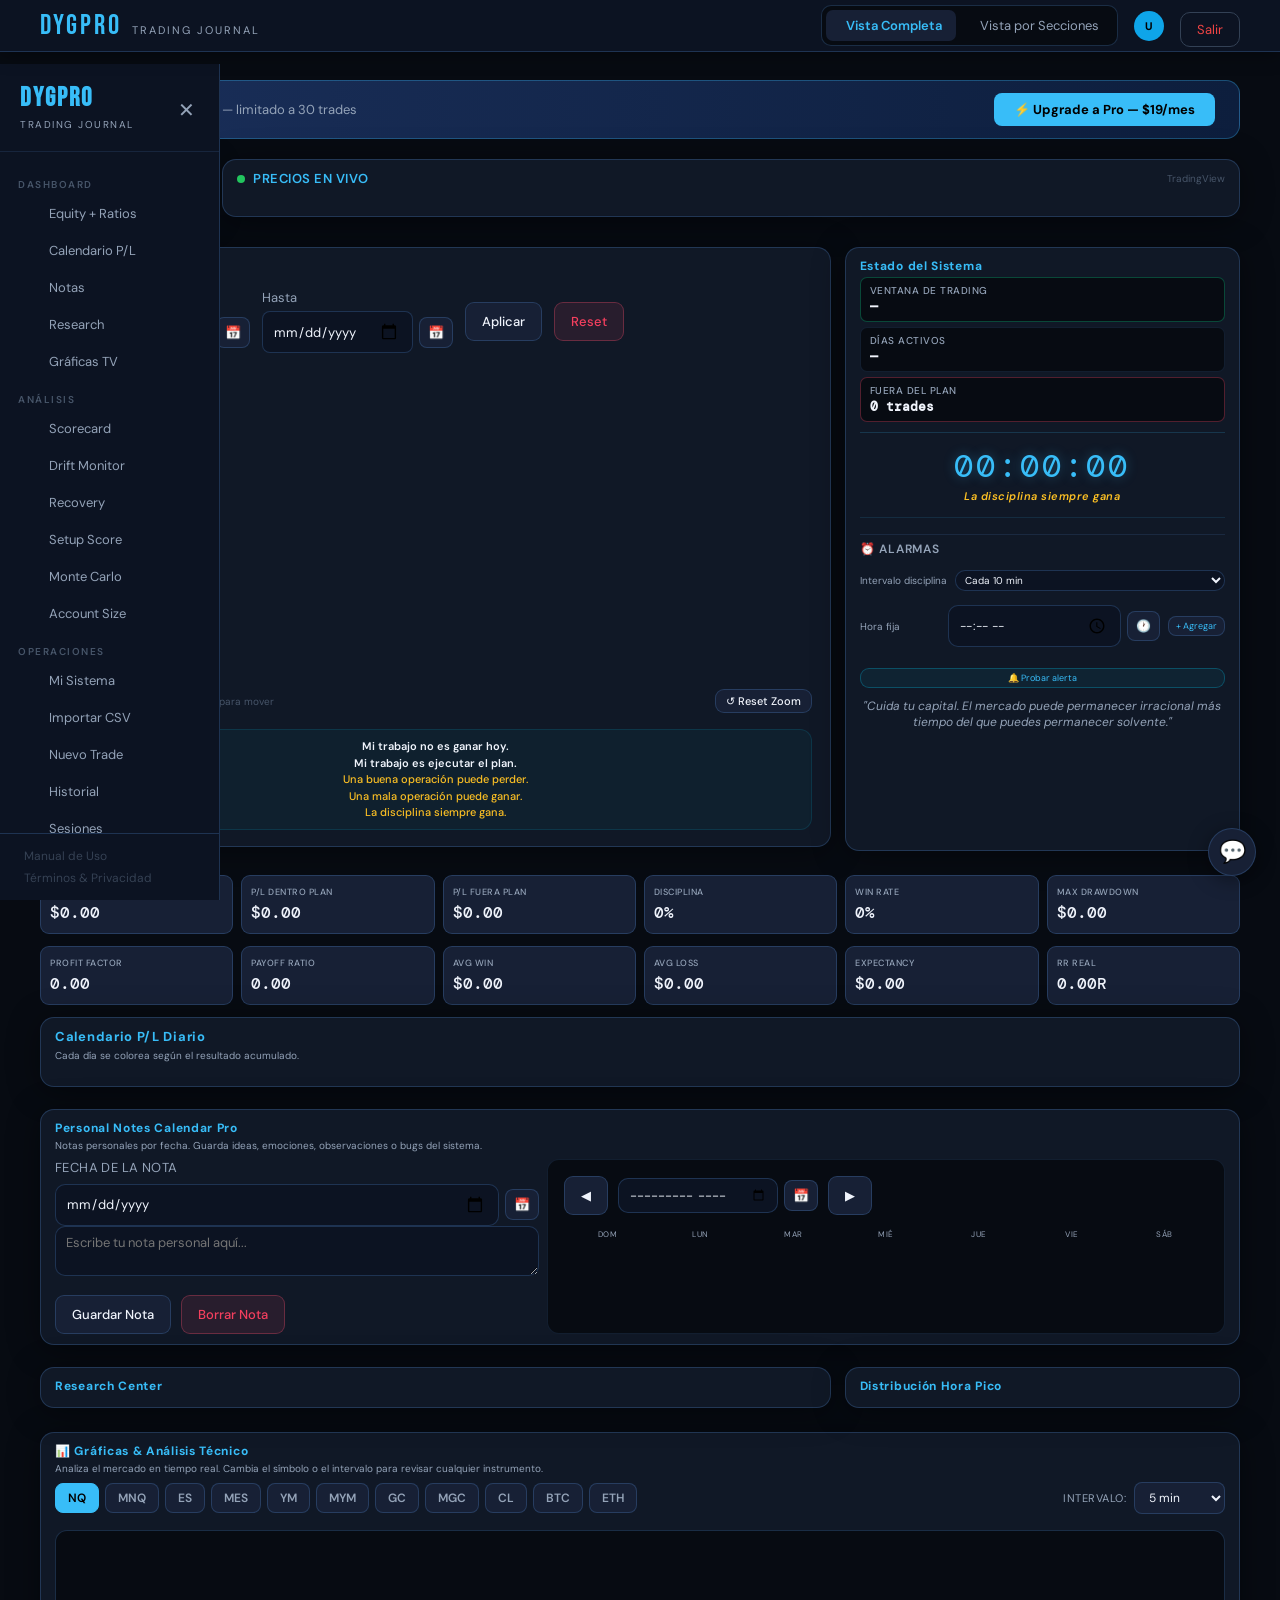
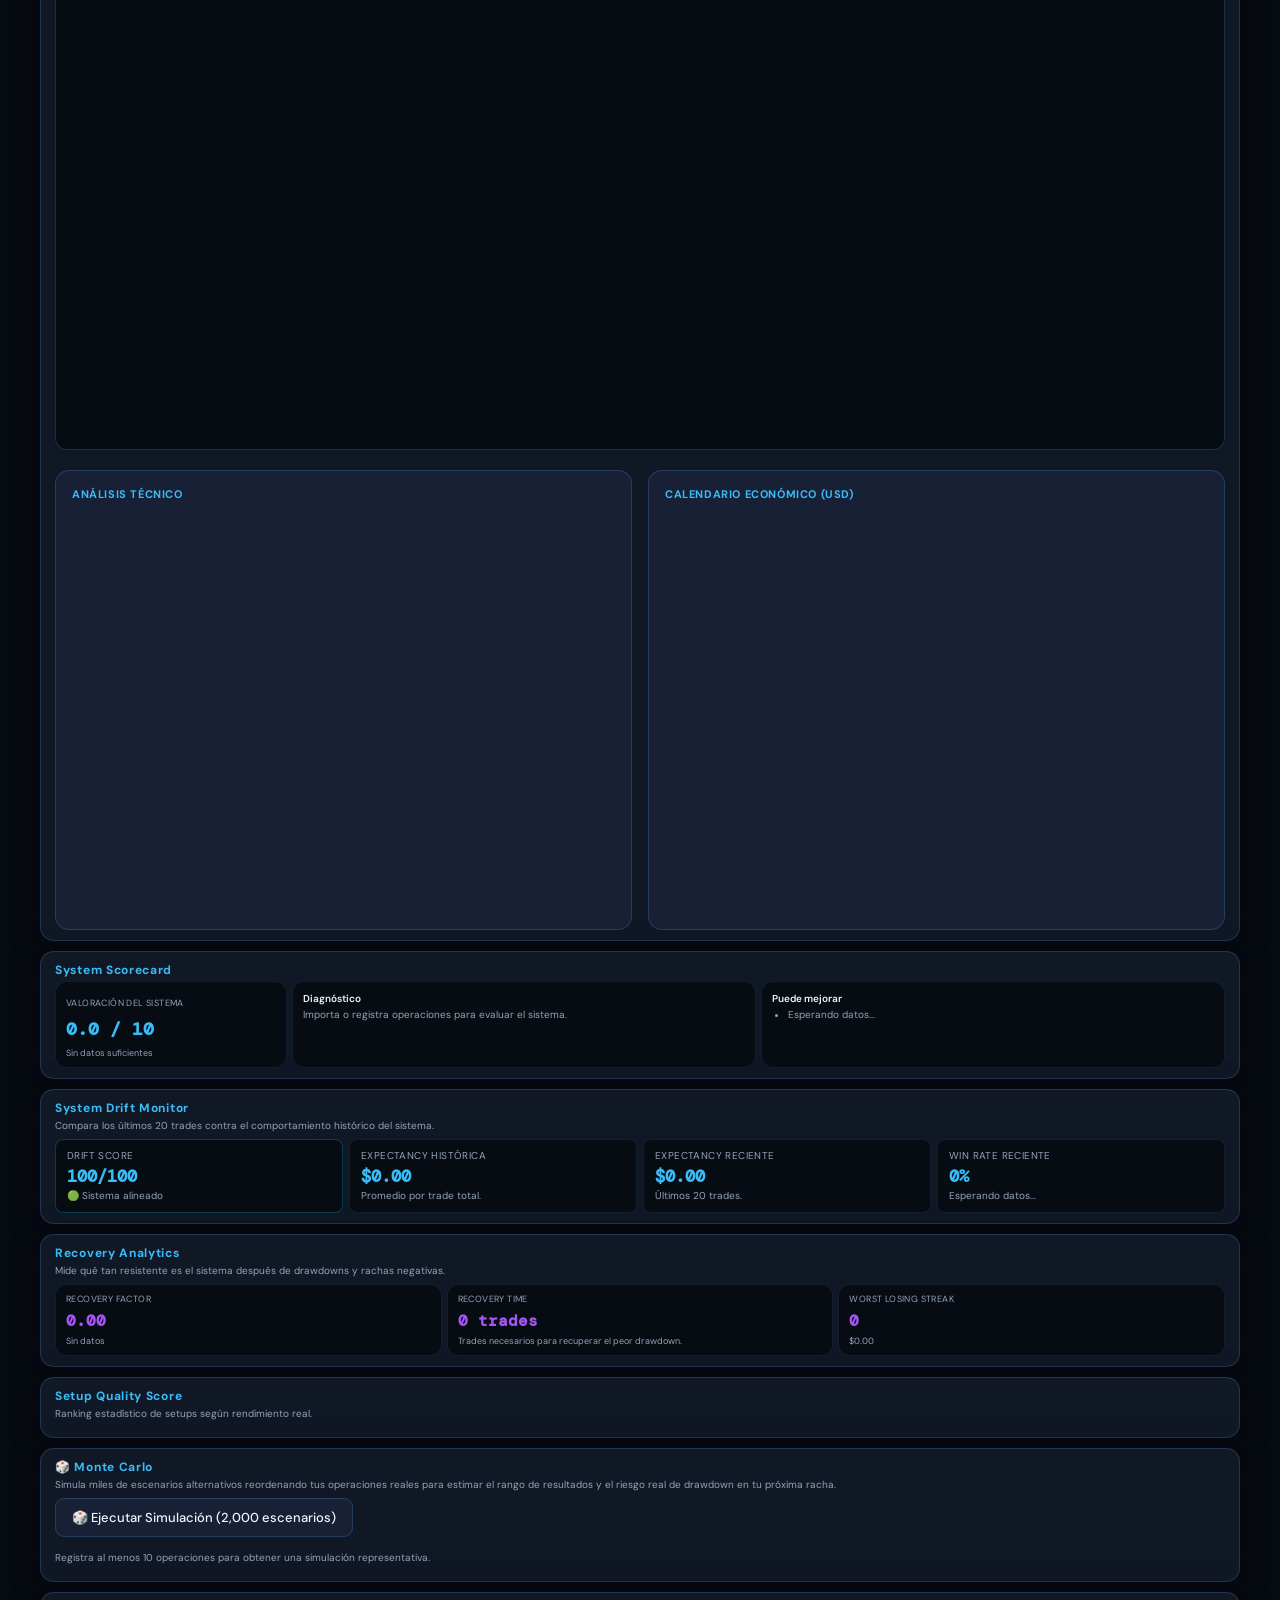
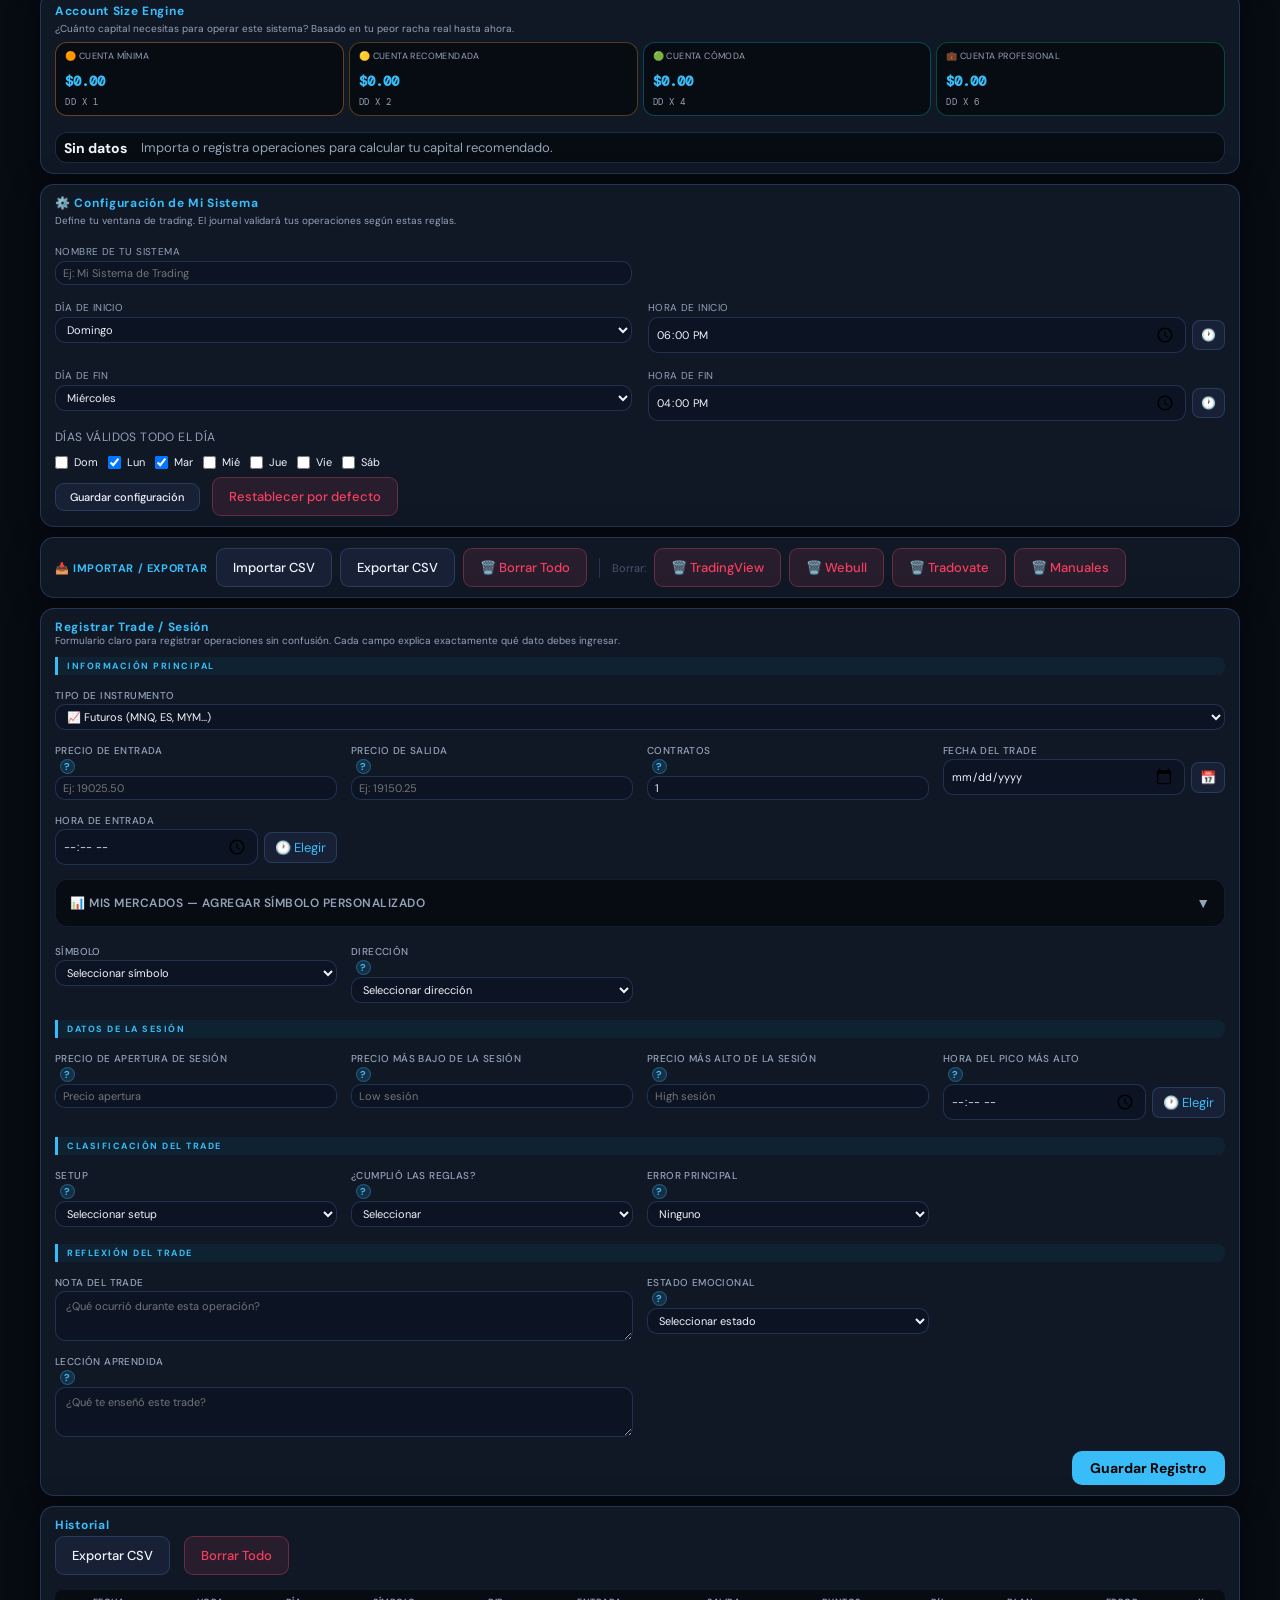
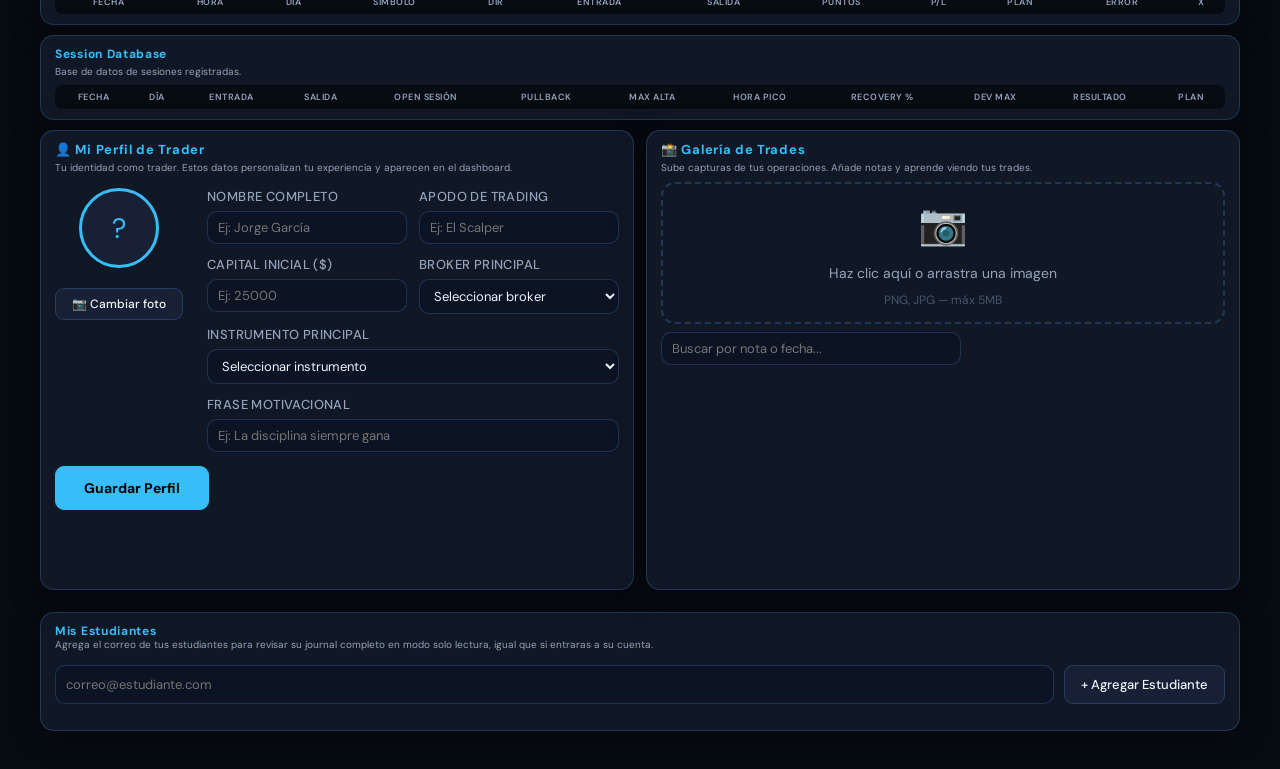
==== index.html @ 50182618 "feat: agregar sección Gráficas & Análisis Técnico con widgets de TradingView - Nueva sección 'sectio" ====
<!DOCTYPE html>
<html lang="es">
<head>
  <meta charset="UTF-8">
  <meta name="viewport" content="width=device-width, initial-scale=1.0">
  <title>DYGPRO Trading Journal</title>
  <link rel="stylesheet" href="style.css?v=4">
  <style>
    #auth-overlay {
      position: fixed; inset: 0; z-index: 9999;
      background: radial-gradient(circle at top, #123b8a, #020617 55%);
      display: flex; align-items: center; justify-content: center;
    }
    #auth-overlay.hidden { display: none; }
    .auth-box {
      background: rgba(15,23,42,.95);
      border: 1px solid rgba(96,165,250,.3);
      border-radius: 24px; padding: 40px; width: 100%; max-width: 400px;
      box-shadow: 0 0 60px rgba(0,0,0,.5);
    }
    .auth-box h2 { color: #38bdf8; margin: 0 0 6px; font-size: 26px; text-align: center; }
    .auth-box p  { color: #94a3b8; text-align: center; margin: 0 0 28px; font-size: 14px; }
    .auth-box input {
      width: 100%; padding: 13px; border-radius: 12px;
      border: 1px solid #334155; background: #020617;
      color: white; outline: none; margin-bottom: 14px; font-size: 14px;
    }
    .auth-box input:focus { border-color: #38bdf8; }
    .auth-box .btn-primary {
      width: 100%; padding: 14px; border-radius: 12px; border: none;
      background: linear-gradient(90deg, #2563eb, #06b6d4);
      color: white; font-weight: bold; cursor: pointer; font-size: 15px; margin-bottom: 10px;
    }
    .auth-box .btn-secondary {
      width: 100%; padding: 12px; border-radius: 12px;
      border: 1px solid #334155; background: transparent;
      color: #94a3b8; cursor: pointer; font-size: 14px;
    }
    .auth-box .btn-secondary:hover { border-color: #38bdf8; color: #38bdf8; }
    .auth-box .auth-error { color: #ef4444; font-size: 13px; margin-bottom: 12px; text-align: center; min-height: 18px; }
    .auth-tab { display: flex; gap: 0; margin-bottom: 24px; border-radius: 12px; overflow: hidden; border: 1px solid #334155; }
    .auth-tab button { flex: 1; padding: 10px; background: transparent; border: none; color: #94a3b8; cursor: pointer; font-size: 14px; }
    .auth-tab button.active { background: #1e3a8a; color: white; font-weight: bold; }
    #user-bar {
      display: none; align-items: center; justify-content: flex-end;
      gap: 14px; padding: 10px 0 0; margin-bottom: 10px;
    }
    #user-bar.visible { display: flex; }
    #user-bar span { color: #94a3b8; font-size: 13px; }
    #logout-btn {
      padding: 8px 16px; border-radius: 10px; border: 1px solid #334155;
      background: transparent; color: #ef4444; cursor: pointer; font-size: 13px;
    }
    #logout-btn:hover { border-color: #ef4444; }
  </style>
  <style>
  /* ── MOBILE OVERRIDE CRÍTICO ── */
  @media (max-width: 800px) {
    .grid-main { grid-template-columns: 1fr !important; gap: 14px !important; }
    .dashboard { grid-template-columns: repeat(2, 1fr) !important; }
    .setup-grid { grid-template-columns: repeat(3, 1fr) !important; }
    .drift-grid { grid-template-columns: 1fr 1fr !important; }
    .scorecard-grid { grid-template-columns: 1fr !important; }
    .recovery-grid { grid-template-columns: 1fr !important; }
    .notes-pro-grid { grid-template-columns: 1fr !important; }
    .account-grid { grid-template-columns: repeat(2, 1fr) !important; }
    .trade-form-v2 { grid-template-columns: 1fr 1fr !important; }
    #main-scroll { padding: 12px 10px !important; }
    .panel { padding: 16px 12px !important; margin-bottom: 14px !important; }
    .card strong { font-size: 16px !important; }
    /* Calendario de notas más compacto */
    .note-cell { min-height: 44px !important; }
    /* Tabla con scroll horizontal */
    .history-scroll-box, .session-scroll-box { overflow-x: auto !important; -webkit-overflow-scrolling: touch !important; }
    /* Profile layout */
    .profile-layout { flex-direction: column !important; align-items: center !important; }
    .profile-fields { grid-template-columns: 1fr !important; }
  }
  @media (max-width: 480px) {
    .trade-form-v2 { grid-template-columns: 1fr !important; }
    .account-grid { grid-template-columns: 1fr !important; }
    .setup-grid { grid-template-columns: repeat(2, 1fr) !important; }
  }
  
  /* ── FIX FONDO NEGRO MOVIL ── */
  @media (max-width: 800px) {
    .chart-panel {
      min-height: 0 !important;
      height: auto !important;
      max-height: none !important;
    }
    #equityChart {
      height: 220px !important;
      min-height: 220px !important;
      max-height: 220px !important;
      width: 100% !important;
    }
    .chart-panel canvas {
      height: 220px !important;
      max-height: 220px !important;
      width: 100% !important;
    }
  }
  </style>

  <style>
    /* ── TOOLTIPS ── */
    .tip {
      display: inline-flex; align-items: center; justify-content: center;
      width: 15px; height: 15px; border-radius: 50%;
      background: rgba(56,189,248,.15); border: 1px solid rgba(56,189,248,.3);
      color: var(--accent); font-size: 10px; font-weight: 700;
      cursor: help; margin-left: 5px; flex-shrink: 0;
      position: relative; vertical-align: middle;
      transition: background .2s;
    }
    .tip:hover { background: rgba(56,189,248,.3); }
    .tip::after {
      content: attr(data-tip);
      position: absolute; bottom: calc(100% + 8px); left: 50%;
      transform: translateX(-50%);
      background: #0f172a; border: 1px solid rgba(56,189,248,.25);
      color: #e2e8f0; font-size: 12px; font-weight: 400;
      line-height: 1.5; padding: 10px 14px;
      border-radius: 10px; width: 220px; text-align: left;
      white-space: normal; pointer-events: none;
      opacity: 0; transition: opacity .2s;
      z-index: 9999;
      box-shadow: 0 8px 24px rgba(0,0,0,.4);
    }
    .tip::before {
      content: '';
      position: absolute; bottom: calc(100% + 2px); left: 50%;
      transform: translateX(-50%);
      border: 6px solid transparent;
      border-top-color: rgba(56,189,248,.25);
      pointer-events: none; opacity: 0; transition: opacity .2s;
      z-index: 9999;
    }
    .tip:hover::after, .tip:hover::before { opacity: 1; }
    /* Si el tooltip está muy a la izquierda */
    .tip.tip-right::after { left: 0; transform: none; }
    /* Mobile: mostrar como bloque */
    @media (max-width: 600px) {
      .tip::after { width: 180px; font-size: 11px; }
    }
  </style>
</head>
<body>

<div id="auth-overlay" class="hidden">
  <div class="auth-box">
    <div class="auth-logo">
      <h1>DYGPRO</h1>
      <span>Trading Journal</span>
    </div>
    <div class="auth-tab">
      <button class="active" onclick="showTab('login')">Iniciar sesión</button>
      <button onclick="showTab('register')">Registrarse</button>
    </div>
    <div id="auth-error" class="auth-error"></div>
    <form id="auth-form" onsubmit="event.preventDefault(); submitAuth();">
      <label for="auth-email" class="sr-only">Email</label>
      <input type="email" id="auth-email" placeholder="Email" autocomplete="email">
      <label for="auth-password" class="sr-only">Contraseña</label>
      <input type="password" id="auth-password" placeholder="Contraseña" autocomplete="current-password">
      <button type="submit" class="btn-primary" id="auth-submit">Entrar</button>
      <button type="button" class="btn-secondary" id="auth-reset" onclick="resetPassword()">¿Olvidaste tu contraseña?</button>
    </form>
  </div>
</div>

<div id="app-layout">
  <div class="app">

  <!-- Top Bar -->
  <div class="top-bar" style="padding-left: var(--main-pad, 32px); padding-right: var(--main-pad, 32px);">
    <div class="top-logo">
      <span class="logo-main">DYGPRO</span>
      <span class="logo-sub">Trading Journal</span>
    </div>
    <div class="top-actions">
      <div class="view-toggle">
        <button class="view-btn active" id="btn-scroll" onclick="setView('scroll')">
          <i class="ti ti-layout-list"></i> Vista Completa
        </button>
        <button class="view-btn" id="btn-sidebar" onclick="setView('sidebar')">
          <i class="ti ti-layout-sidebar"></i> Vista por Secciones
        </button>
      </div>
      <div class="user-chip">
        <div class="user-avatar-sm" id="user-avatar-initials" style="overflow:hidden;cursor:pointer;" onclick="showSidebarSection('section-profile');" title="Mi Perfil">
          <img id="topbar-avatar-img" src="" style="display:none;width:100%;height:100%;object-fit:cover;" alt="">
          <span id="topbar-avatar-initials">U</span>
        </div>
        <span id="topbar-trader-name" style="font-size:12px;color:var(--text);font-weight:600;display:none;cursor:pointer;" onclick="showSidebarSection('section-profile');"></span>
        <span id="user-email-label"></span>
        <span id="plan-badge" style="font-size:11px;padding:3px 8px;border-radius:999px;font-weight:700;display:none;"></span>
        <button id="logout-btn" onclick="signOut()">Salir</button>
      </div>
    </div>
  </div>

  <!-- Sidebar -->
  <div id="sidebar-overlay" class="hidden" onclick="setView('scroll')"></div>
  <nav id="sidebar" class="hidden">
    <div class="sidebar-logo">
      <div style="display:flex;align-items:center;justify-content:space-between;">
        <div>
          <h1>DYGPRO</h1>
          <span>Trading Journal</span>
        </div>
        <button onclick="collapseSidebar()" title="Ocultar menú" style="background:none;border:none;color:var(--text2);cursor:pointer;font-size:20px;padding:4px;width:auto;grid-column:auto;line-height:1;">✕</button>
      </div>
    </div>
    <div class="sidebar-nav">
      <div class="nav-section" id="navSectionAdmin" style="display:none">Administración</div>
      <a class="nav-item" id="navItemAdminStudents" href="#" onclick="showSidebarSection('section-admin-students');return false;" style="display:none"><i class="ti ti-users"></i> Mis Estudiantes</a>
      <div class="nav-section">Dashboard</div>
      <a class="nav-item" href="#" onclick="showSidebarSection('section-dashboard');return false;"><i class="ti ti-chart-line"></i> Equity + Ratios</a>
      <a class="nav-item" href="#" onclick="showSidebarSection('section-calendar');return false;"><i class="ti ti-calendar-stats"></i> Calendario P/L</a>
      <a class="nav-item" href="#" onclick="showSidebarSection('section-notes');return false;"><i class="ti ti-notes"></i> Notas</a>
      <a class="nav-item" href="#" onclick="showSidebarSection('section-research');return false;"><i class="ti ti-chart-bar"></i> Research</a>
      <a class="nav-item" href="#" onclick="showSidebarSection('section-charts');return false;"><i class="ti ti-chart-candle"></i> Gráficas TV</a>
      <div class="nav-section">Análisis</div>
      <a class="nav-item" href="#" onclick="showSidebarSection('section-scorecard-wrapper');return false;"><i class="ti ti-award"></i> Scorecard</a>
      <a class="nav-item" href="#" onclick="showSidebarSection('section-drift');return false;"><i class="ti ti-activity"></i> Drift Monitor</a>
      <a class="nav-item" href="#" onclick="showSidebarSection('section-recovery');return false;"><i class="ti ti-refresh-alert"></i> Recovery</a>
      <a class="nav-item" href="#" onclick="showSidebarSection('section-setup');return false;"><i class="ti ti-star"></i> Setup Score</a>
      <a class="nav-item" href="#" onclick="showSidebarSection('section-montecarlo');return false;"><i class="ti ti-dice"></i> Monte Carlo</a>
      <a class="nav-item" href="#" onclick="showSidebarSection('section-account');return false;"><i class="ti ti-wallet"></i> Account Size</a>
      <div class="nav-section">Operaciones</div>
      <a class="nav-item" href="#" onclick="showSidebarSection('section-config');return false;"><i class="ti ti-settings"></i> Mi Sistema</a>
      <a class="nav-item" href="#" onclick="showSidebarSection('section-data');return false;"><i class="ti ti-upload"></i> Importar CSV</a>
      <a class="nav-item" href="#" onclick="showSidebarSection('section-entry');return false;"><i class="ti ti-plus-circle"></i> Nuevo Trade</a>
      <a class="nav-item" href="#" onclick="showSidebarSection('section-history');return false;"><i class="ti ti-list"></i> Historial</a>
      <a class="nav-item" href="#" onclick="showSidebarSection('section-sessions');return false;"><i class="ti ti-database"></i> Sesiones</a>
      <div class="nav-section">Personal</div>
      <a class="nav-item" href="#" onclick="showSidebarSection('section-profile');return false;"><i class="ti ti-user-circle"></i> Mi Perfil</a>
      <a class="nav-item" href="#" onclick="showSidebarSection('section-gallery');return false;"><i class="ti ti-photo"></i> Galería</a>
    </div>
    <div style="padding:14px 16px;border-top:1px solid var(--border2);margin-top:auto;">
      <a href="/help.html" target="_blank" style="display:flex;align-items:center;gap:8px;color:var(--text3);font-size:12px;text-decoration:none;opacity:.7;transition:opacity .2s;margin-bottom:6px;" onmouseover="this.style.opacity=1" onmouseout="this.style.opacity=.7">
        <i class="ti ti-book-2"></i> Manual de Uso
      </a>
      <a href="/legal.html" target="_blank" style="display:flex;align-items:center;gap:8px;color:var(--text3);font-size:12px;text-decoration:none;opacity:.7;transition:opacity .2s;" onmouseover="this.style.opacity=1" onmouseout="this.style.opacity=.7">
        <i class="ti ti-shield-check"></i> Términos & Privacidad
      </a>
    </div>
  </nav>

  <button id="btn-show-sidebar" onclick="expandSidebar()" title="Mostrar menú"
    style="display:none;position:fixed;top:70px;left:0;z-index:200;
           background:var(--surface2);border:1px solid var(--border2);
           border-left:none;border-radius:0 8px 8px 0;
           padding:10px 10px 10px 8px;cursor:pointer;
           align-items:center;gap:6px;color:var(--accent);
           font-size:13px;font-family:DM Sans,sans-serif;
           box-shadow:2px 0 12px rgba(0,0,0,0.3);">
    ☰
  </button>

  <div id="main-scroll">

  <!-- ADMIN — Banner "viendo journal de estudiante" -->
  <div id="adminViewBanner" style="display:none">
    <div>👁️ Estás viendo el journal de <strong id="adminViewBannerEmail"></strong> — solo lectura</div>
    <button type="button" onclick="exitStudentView()">Volver a mi panel</button>
  </div>

  <!-- PRO UPGRADE BANNER -->
  <div id="upgrade-banner" style="display:none;background:linear-gradient(90deg,#1a2f5a,#0d1e3d);border:1px solid rgba(56,189,248,0.3);border-radius:14px;padding:12px 24px;margin-bottom:20px;display:flex;align-items:center;justify-content:space-between;gap:16px;">
    <div style="display:flex;align-items:center;gap:10px;">
      <span style="font-size:18px">⚡</span>
      <span style="color:var(--text2);font-size:13px;">Estás en el plan <strong style="color:var(--text)">Free</strong> — limitado a 30 trades</span>
    </div>
    <button onclick="startCheckout()" style="background:var(--accent);border:none;color:#000;padding:8px 20px;border-radius:8px;font-weight:700;cursor:pointer;font-size:13px;font-family:DM Sans,sans-serif;white-space:nowrap;">
      ⚡ Upgrade a Pro — $19/mes
    </button>
  </div>

    <div id="section-dashboard">

  <!-- WIDGET PRECIOS EN VIVO + PERFIL -->
  <div style="display:flex;gap:12px;align-items:stretch;flex-wrap:wrap;margin-bottom:20px;">
  <div class="panel" style="flex:0 0 170px;min-width:150px;margin-bottom:0;padding:8px 12px;display:flex;align-items:center;gap:8px;cursor:pointer" onclick="showSidebarSection('section-profile')" title="Mi Perfil">
    <div class="profile-preview-avatar" id="dashProfileAvatar" style="width:36px;height:36px;font-size:14px;flex-shrink:0;">
      <img id="dashProfileImg" src="" style="display:none;width:100%;height:100%;object-fit:cover;border-radius:50%;" alt="">
      <span id="dashProfileInitials">?</span>
    </div>
    <div style="overflow:hidden">
      <div id="dashProfileName" style="font-size:12px;font-weight:700;color:var(--text);white-space:nowrap;overflow:hidden;text-overflow:ellipsis;">Mi Perfil</div>
      <div id="dashProfileNickname" style="font-size:10px;color:var(--accent);font-style:italic;white-space:nowrap;overflow:hidden;text-overflow:ellipsis;"></div>
      <div id="dashProfileCapital" style="font-size:10px;color:var(--text2);margin-top:1px;white-space:nowrap;overflow:hidden;text-overflow:ellipsis;"></div>
    </div>
  </div>

  <div class="panel" style="flex:1;min-width:280px;margin-bottom:0;padding:12px 20px;">
    <div style="display:flex;align-items:center;justify-content:space-between;margin-bottom:10px;">
      <div style="display:flex;align-items:center;gap:8px;">
        <span style="width:8px;height:8px;border-radius:50%;background:#22c55e;display:inline-block;animation:pulse 2s infinite;"></span>
        <span style="font-size:13px;font-weight:600;color:var(--accent);letter-spacing:.5px;">PRECIOS EN VIVO</span>
      </div>
      <span style="font-size:10px;color:var(--text3);">TradingView</span>
    </div>
    <div class="tradingview-widget-container">
      <div class="tradingview-widget-container__widget"></div>
      <script type="text/javascript" src="https://s3.tradingview.com/external-embedding/embed-widget-ticker-tape.js" async>
      {
        "symbols": [
          { "proName": "NASDAQ:NDX",      "title": "Nasdaq 100" },
          { "proName": "SP:SPX",          "title": "S&P 500" },
          { "proName": "DJ:DJI",          "title": "Dow Jones" },
          { "proName": "TVC:GOLD",        "title": "Gold" },
          { "proName": "TVC:SILVER",      "title": "Silver" },
          { "proName": "TVC:USOIL",       "title": "Crude Oil" },
          { "proName": "AMEX:SPY",        "title": "SPY" },
          { "proName": "NASDAQ:QQQ",      "title": "QQQ" },
          { "proName": "NASDAQ:AAPL",     "title": "AAPL" },
          { "proName": "NASDAQ:MSFT",     "title": "MSFT" },
          { "proName": "NASDAQ:NVDA",     "title": "NVDA" },
          { "proName": "NASDAQ:TSLA",     "title": "TSLA" },
          { "proName": "NASDAQ:META",     "title": "META" },
          { "proName": "NASDAQ:GOOGL",    "title": "GOOGL" },
          { "proName": "NASDAQ:AMZN",     "title": "AMZN" },
          { "proName": "NASDAQ:PLTR",     "title": "PLTR" },
          { "proName": "NASDAQ:HOOD",     "title": "HOOD" },
          { "proName": "NASDAQ:SPCX",     "title": "SPCX" },
          { "proName": "NYSE:JPM",        "title": "JPM" },
          { "proName": "NYSE:BAC",        "title": "BAC" },
          { "proName": "NYSE:V",          "title": "VISA" },
          { "proName": "NYSE:WMT",        "title": "WMT" },
          { "proName": "NYSE:DIS",        "title": "DIS" },
          { "proName": "BINANCE:BTCUSDT", "title": "BTC" },
          { "proName": "BINANCE:ETHUSDT", "title": "ETH" },
          { "proName": "BINANCE:SOLUSDT", "title": "SOL" },
          { "proName": "FX:EURUSD",       "title": "EUR/USD" },
          { "proName": "FX:GBPUSD",       "title": "GBP/USD" },
          { "proName": "FX:USDJPY",       "title": "USD/JPY" }
        ],
        "showSymbolLogo": true,
        "isTransparent": true,
        "displayMode": "adaptive",
        "colorTheme": "dark",
        "locale": "es"
      }
      </script>
    </div>
  </div>
  </div>

    <section class="grid-main">
    <div class="panel chart-panel">
      <h2>Equity Curve Pro</h2>
      <div class="equity-controls">
        <label>Desde<div style="display:flex;gap:6px;align-items:center">
            <input type="date" id="equityStartDate">
            <button type="button" onclick="document.getElementById('equityStartDate').showPicker?document.getElementById('equityStartDate').showPicker():document.getElementById('equityStartDate').click()" style="background:var(--surface2);border:1px solid var(--border2);color:var(--accent);border-radius:8px;padding:6px 8px;cursor:pointer;font-size:13px;white-space:nowrap;width:auto;grid-column:auto;font-family:'DM Sans',sans-serif;">📅</button>
          </div></label>
        <label>Hasta<div style="display:flex;gap:6px;align-items:center">
            <input type="date" id="equityEndDate">
            <button type="button" onclick="document.getElementById('equityEndDate').showPicker?document.getElementById('equityEndDate').showPicker():document.getElementById('equityEndDate').click()" style="background:var(--surface2);border:1px solid var(--border2);color:var(--accent);border-radius:8px;padding:6px 8px;cursor:pointer;font-size:13px;white-space:nowrap;width:auto;grid-column:auto;font-family:'DM Sans',sans-serif;">📅</button>
          </div></label>
        <button type="button" class="tool-btn" id="applyEquityFilter">Aplicar</button>
        <button type="button" class="tool-btn danger-btn" id="resetEquityFilter">Reset</button>
      </div>
      <div id="sourceFilterRow" style="display:flex;gap:10px;flex-wrap:wrap;margin-bottom:16px;align-items:center">
        <span style="font-size:11px;color:var(--text2);text-transform:uppercase;letter-spacing:.5px;white-space:nowrap">Ver:</span>
        <button class="source-toggle" data-source="all" onclick="toggleSourceFilter('all')"
          style="background:rgba(148,163,184,0.2);border:2px solid rgba(148,163,184,0.5);color:#e2e8f0;padding:8px 16px;font-size:12px">
          ✦ Todas
        </button>
      </div>
      <canvas id="equityChart"></canvas>
      <div style="display:flex;align-items:center;justify-content:space-between;margin-top:6px;">
        <span style="font-size:10px;color:var(--text3);">Ctrl + Scroll para zoom · Arrastra para mover</span>
        <button class="tool-btn" onclick="if(equityChart)equityChart.resetZoom()" style="font-size:11px;padding:4px 10px;">↺ Reset Zoom</button>
      </div>
      <div class="trader-manifesto">
        <p>Mi trabajo no es ganar hoy.<br>Mi trabajo es ejecutar el plan.</p>
        <p>Una buena operación puede perder.<br>Una mala operación puede ganar.<br>La disciplina siempre gana.</p>
      </div>
    </div>
    <div class="panel system-panel">
      <h2>Estado del Sistema</h2>
      <div class="system-box good"><span>Ventana de trading</span><strong id="systemWindowDisplay">—</strong></div>
      <div class="system-box"><span>Días activos</span><strong id="systemDaysDisplay">—</strong></div>
      <div class="system-box danger"><span>Fuera del plan</span><strong id="outPlanTrades">0 trades</strong></div>
      <div class="clock-section">
        <canvas id="analogClock" width="160" height="160" style="cursor:pointer;" onclick="openTimePicker('time')" title="Clic para seleccionar hora de entrada"></canvas>
        <div class="clock-time-digital" id="clockDigital">00:00:00</div>
        <div class="discipline-msg" id="disciplineMsg">La disciplina siempre gana</div>
      </div>
      <div class="alarm-section">
        <div class="alarm-title">⏰ Alarmas</div>
        <div class="alarm-row">
          <span>Intervalo disciplina</span>
          <select id="alarmInterval" onchange="updateAlarmInterval()">
            <option value="0">Apagado</option>
            <option value="5">Cada 5 min</option>
            <option value="10" selected>Cada 10 min</option>
            <option value="15">Cada 15 min</option>
            <option value="30">Cada 30 min</option>
          </select>
        </div>
        <div class="alarm-row">
          <span>Hora fija</span>
          <div class="time-picker-wrap" style="flex:1;position:relative;">
            <div style="display:flex;gap:6px;align-items:center">
              <input type="time" id="alarmFixedTime" placeholder="18:00" style="flex:1">
              <button type="button" onclick="openTimePicker('alarmFixedTime')" style="background:var(--surface2);border:1px solid var(--border2);color:var(--accent);border-radius:8px;padding:6px 8px;cursor:pointer;font-size:12px;white-space:nowrap;width:auto;grid-column:auto;font-family:'DM Sans',sans-serif;">🕐</button>
            </div>
            <div class="time-picker-dropdown" id="picker-alarmFixedTime"></div>
          </div>
          <button class="alarm-add-btn" onclick="addFixedAlarm()">+ Agregar</button>
        </div>
        <div id="fixedAlarmsList" class="fixed-alarms-list"></div>
        <button class="alarm-test-btn" onclick="triggerDisciplineAlert()">🔔 Probar alerta</button>
      <p style="text-align:center;font-style:italic;color:var(--text2,#94a3b8);font-size:12px;margin-top:10px;margin-bottom:0;">"Cuida tu capital. El mercado puede permanecer irracional más tiempo del que puedes permanecer solvente."</p>
      </div>
    </div>
  </section>

  <section class="dashboard">
    <div class="card"><span>P/L Total</span><strong id="totalPL">$0.00</strong></div>
    <div class="card"><span>P/L Dentro Plan</span><strong id="planPL">$0.00</strong></div>
    <div class="card"><span>P/L Fuera Plan</span><strong id="badPL">$0.00</strong></div>
    <div class="card"><span>Disciplina</span><strong id="disciplineRate">0%</strong></div>
    <div class="card"><span>Win Rate</span><strong id="winRate">0%</strong></div>
    <div class="card"><span>Max Drawdown</span><strong id="maxDD">$0.00</strong></div>
  </section>
  <section class="dashboard">
    <div class="card"><span>Profit Factor</span><strong id="profitFactor">0.00</strong></div>
    <div class="card"><span>Payoff Ratio</span><strong id="payoffRatio">0.00</strong></div>
    <div class="card"><span>Avg Win</span><strong id="avgWin">$0.00</strong></div>
    <div class="card"><span>Avg Loss</span><strong id="avgLoss">$0.00</strong></div>
    <div class="card"><span>Expectancy</span><strong id="expectancy">$0.00</strong></div>
    <div class="card"><span>RR Real</span><strong id="realRR">0.00R</strong></div>
  </section>
  </div><!-- /section-dashboard -->

  <div class="dyg-row">
  <section class="panel" id="section-calendar">
    <h2>Calendario P/L Diario</h2>
    <p>Cada día se colorea según el resultado acumulado.</p>
    <div id="plCalendar" class="calendar"></div>
  </section>

  <section class="panel notes-panel" id="section-notes">
    <h2>Personal Notes Calendar Pro</h2>
    <p>Notas personales por fecha. Guarda ideas, emociones, observaciones o bugs del sistema.</p>
    <div class="notes-pro-grid">
      <div class="notes-editor">
        <label>Fecha de la nota</label>
        <div style="display:flex;gap:6px;align-items:center">
            <input type="date" id="noteDate">
            <button type="button" onclick="document.getElementById('noteDate').showPicker?document.getElementById('noteDate').showPicker():document.getElementById('noteDate').click()" style="background:var(--surface2);border:1px solid var(--border2);color:var(--accent);border-radius:8px;padding:6px 8px;cursor:pointer;font-size:13px;white-space:nowrap;width:auto;grid-column:auto;font-family:'DM Sans',sans-serif;">📅</button>
          </div>
        <textarea id="personalNoteText" placeholder="Escribe tu nota personal aquí..."></textarea>
        <div class="tools">
          <button type="button" class="tool-btn" id="savePersonalNote">Guardar Nota</button>
          <button type="button" class="tool-btn danger-btn" id="deletePersonalNote">Borrar Nota</button>
        </div>
      </div>
      <div class="notes-calendar-box">
        <div class="notes-calendar-header">
          <button type="button" class="tool-btn" id="prevNotesMonth">◀</button>
          <div style="display:flex;gap:6px;align-items:center">
            <input type="month" id="notesMonth">
            <button type="button" onclick="document.getElementById('notesMonth').showPicker?document.getElementById('notesMonth').showPicker():document.getElementById('notesMonth').click()" style="background:var(--surface2);border:1px solid var(--border2);color:var(--accent);border-radius:8px;padding:6px 8px;cursor:pointer;font-size:13px;white-space:nowrap;width:auto;grid-column:auto;font-family:'DM Sans',sans-serif;">📅</button>
          </div>
          <button type="button" class="tool-btn" id="nextNotesMonth">▶</button>
        </div>
        <div class="notes-weekdays">
          <span>Dom</span><span>Lun</span><span>Mar</span><span>Mié</span><span>Jue</span><span>Vie</span><span>Sáb</span>
        </div>
        <div id="notesCalendar" class="notes-calendar-pro"></div>
      </div>
    </div>
  </section>
  </div>

  <section class="grid-main" id="section-research">
    <div class="panel"><h2>Research Center</h2><div id="researchBox" class="research-box"></div></div>
    <div class="panel"><h2>Distribución Hora Pico</h2><div id="peakDistribution" class="distribution"></div></div>
  </section>

  <!-- ═══════════════════════════════════════════════════════
       SECCIÓN: GRÁFICAS & ANÁLISIS TÉCNICO (TradingView)
  ════════════════════════════════════════════════════════ -->
  <section class="panel" id="section-charts">
    <h2>📊 Gráficas & Análisis Técnico</h2>
    <p>Analiza el mercado en tiempo real. Cambia el símbolo o el intervalo para revisar cualquier instrumento.</p>

    <!-- Barra de símbolo + intervalo -->
    <div style="display:flex;gap:10px;align-items:center;flex-wrap:wrap;margin-bottom:16px;">
      <div style="display:flex;gap:6px;flex-wrap:wrap;" id="chartSymbolPills">
        <button class="chart-sym-btn active" onclick="setChartSymbol('CME_MINI:NQ1!',this)">NQ</button>
        <button class="chart-sym-btn" onclick="setChartSymbol('CME_MINI:MNQ1!',this)">MNQ</button>
        <button class="chart-sym-btn" onclick="setChartSymbol('CME_MINI:ES1!',this)">ES</button>
        <button class="chart-sym-btn" onclick="setChartSymbol('CME_MINI:MES1!',this)">MES</button>
        <button class="chart-sym-btn" onclick="setChartSymbol('CME_MINI:YM1!',this)">YM</button>
        <button class="chart-sym-btn" onclick="setChartSymbol('CME_MINI:MYM1!',this)">MYM</button>
        <button class="chart-sym-btn" onclick="setChartSymbol('COMEX:GC1!',this)">GC</button>
        <button class="chart-sym-btn" onclick="setChartSymbol('COMEX:MGC1!',this)">MGC</button>
        <button class="chart-sym-btn" onclick="setChartSymbol('NYMEX:CL1!',this)">CL</button>
        <button class="chart-sym-btn" onclick="setChartSymbol('BINANCE:BTCUSDT',this)">BTC</button>
        <button class="chart-sym-btn" onclick="setChartSymbol('BINANCE:ETHUSDT',this)">ETH</button>
      </div>
      <div style="display:flex;gap:8px;align-items:center;margin-left:auto;">
        <span style="font-size:11px;color:var(--text2);text-transform:uppercase;letter-spacing:.5px;">Intervalo:</span>
        <select id="chartInterval" onchange="setChartInterval(this.value)"
          style="font-size:12px;padding:6px 10px;background:var(--surface2);border:1px solid var(--border2);color:var(--text);border-radius:8px;cursor:pointer;outline:none;">
          <option value="1">1 min</option>
          <option value="3">3 min</option>
          <option value="5" selected>5 min</option>
          <option value="15">15 min</option>
          <option value="30">30 min</option>
          <option value="60">1 hora</option>
          <option value="D">Diario</option>
          <option value="W">Semanal</option>
        </select>
      </div>
    </div>

    <!-- Gráfica avanzada -->
    <div id="tv-advanced-chart"
      style="height:520px;border-radius:12px;overflow:hidden;margin-bottom:20px;border:1px solid var(--border2);background:var(--bg);">
    </div>

    <!-- Análisis técnico + Calendario económico -->
    <div style="display:grid;grid-template-columns:1fr 1fr;gap:16px;">
      <div style="background:var(--surface2);border:1px solid var(--border2);border-radius:14px;padding:16px;">
        <div style="font-size:11px;font-weight:700;color:var(--accent);text-transform:uppercase;letter-spacing:.6px;margin-bottom:12px;">
          <i class="ti ti-pulse"></i> Análisis Técnico
        </div>
        <div id="tv-technical-analysis" style="min-height:400px;"></div>
      </div>
      <div style="background:var(--surface2);border:1px solid var(--border2);border-radius:14px;padding:16px;">
        <div style="font-size:11px;font-weight:700;color:var(--accent);text-transform:uppercase;letter-spacing:.6px;margin-bottom:12px;">
          <i class="ti ti-calendar-event"></i> Calendario Económico (USD)
        </div>
        <div id="tv-economic-calendar" style="min-height:400px;"></div>
      </div>
    </div>

    <!-- Mobile: stack columns -->
    <style>
      .chart-sym-btn {
        padding: 6px 12px; border-radius: 8px; border: 1px solid var(--border2);
        background: var(--surface2); color: var(--text2); cursor: pointer;
        font-size: 12px; font-weight: 600; font-family: 'DM Sans', sans-serif;
        transition: all .15s;
      }
      .chart-sym-btn:hover { border-color: var(--accent); color: var(--accent); }
      .chart-sym-btn.active { background: var(--accent); color: #000; border-color: var(--accent); }
      @media (max-width: 800px) {
        #section-charts > div:last-child { grid-template-columns: 1fr !important; }
        #tv-advanced-chart { height: 320px !important; }
      }
    </style>
  </section>

  <div id="section-scorecard-wrapper">
    <section class="panel scorecard-panel" id="section-scorecard">
      <h2>System Scorecard</h2>
      <div class="scorecard-grid">
        <div class="system-rating-box"><span>Valoración del Sistema</span><strong id="systemRating">0.0 / 10</strong><p id="systemRatingStatus">Sin datos suficientes</p></div>
        <div class="system-diagnosis"><h3>Diagnóstico</h3><p id="systemDiagnosis">Importa o registra operaciones para evaluar el sistema.</p></div>
        <div class="system-improvement"><h3>Puede mejorar</h3><ul id="systemImprovements"><li>Esperando datos...</li></ul></div>
      </div>
    </section>
  </div>

  <section class="panel drift-panel" id="section-drift">
    <h2>System Drift Monitor</h2>
    <p>Compara los últimos 20 trades contra el comportamiento histórico del sistema.</p>
    <div class="drift-grid" style="grid-template-columns:repeat(4,1fr)">
      <div class="drift-box main-drift"><span>Drift Score</span><strong id="driftScore">100/100</strong><p id="driftStatus">🟢 Sistema alineado</p></div>
      <div class="drift-box"><span>Expectancy Histórica</span><strong id="driftHistExpectancy">$0.00</strong><p>Promedio por trade total.</p></div>
      <div class="drift-box"><span>Expectancy Reciente</span><strong id="driftRecentExpectancy">$0.00</strong><p>Últimos 20 trades.</p></div>
      <div class="drift-box"><span>Win Rate Reciente</span><strong id="driftRecentWinRate">0%</strong><p id="driftComment">Esperando datos...</p></div>
    </div>
  </section>

  <section class="panel recovery-panel" id="section-recovery">
    <h2>Recovery Analytics</h2>
    <p>Mide qué tan resistente es el sistema después de drawdowns y rachas negativas.</p>
    <div class="recovery-grid">
      <div class="recovery-box"><span>Recovery Factor</span><strong id="recoveryFactor">0.00</strong><p id="recoveryFactorStatus">Sin datos</p></div>
      <div class="recovery-box"><span>Recovery Time</span><strong id="recoveryTime">0 trades</strong><p>Trades necesarios para recuperar el peor drawdown.</p></div>
      <div class="recovery-box"><span>Worst Losing Streak</span><strong id="worstLosingStreak">0</strong><p id="worstLosingStreakLoss">$0.00</p></div>
    </div>
  </section>

  <section class="panel setup-panel" id="section-setup">
    <h2>Setup Quality Score</h2>
    <p>Ranking estadístico de setups según rendimiento real.</p>
    <div id="setupRanking"></div>
  </section>

  <section class="panel" id="section-montecarlo">
    <h2>🎲 Monte Carlo</h2>
    <p>Simula miles de escenarios alternativos reordenando tus operaciones reales para estimar el rango de resultados y el riesgo real de drawdown en tu próxima racha.</p>
    <div style="display:flex;gap:10px;align-items:center;flex-wrap:wrap;margin-bottom:14px">
      <button type="button" class="tool-btn" id="runMonteCarloBtn" onclick="runMonteCarlo()">🎲 Ejecutar Simulación (2,000 escenarios)</button>
      <span id="mcTradeCount" style="font-size:12px;color:var(--text2)"></span>
    </div>
    <p id="mcEmptyState" class="muted">Registra al menos 10 operaciones para obtener una simulación representativa.</p>
    <div id="mcResults" style="display:none">
      <div style="position:relative;height:320px">
        <canvas id="monteCarloChart"></canvas>
      </div>
      <div class="recovery-grid" style="margin-top:16px">
        <div class="recovery-box"><span>P&amp;L Próximas Operaciones (mediana)</span><strong id="mcMedianEquity">$0.00</strong><p>Rango 5%–95%: <span id="mcEquityRange"></span></p></div>
        <div class="recovery-box"><span>Prob. de Racha Negativa</span><strong id="mcProbLoss">0%</strong><p>Probabilidad de que tu próxima racha de operaciones cierre en pérdida neta.</p></div>
        <div class="recovery-box"><span>Drawdown Proyectado (mediana)</span><strong id="mcMedianDD">$0.00</strong><p>Peor caso (P95): <span id="mcDD95"></span></p></div>
      </div>
      <div class="account-status-box" style="margin-top:12px">
        <strong>📌 Conclusión</strong>
        <p id="mcConclusion"></p>
      </div>
    </div>
  </section>

  <section class="panel account-panel" id="section-account">
    <h2>Account Size Engine</h2>
    <p>¿Cuánto capital necesitas para operar este sistema? Basado en tu peor racha real hasta ahora.</p>
    <div class="account-grid">
      <div class="account-box minimum"><span>🟠 Cuenta Mínima</span><strong id="accountMinimum">$0.00</strong><p class="account-tag">DD x 1</p><p class="account-explain">Puedes empezar aquí, pero un mal día puede sacarte del juego. Solo si tienes disciplina comprobada y estás dispuesto a asumir más riesgo.</p></div>
      <div class="account-box aggressive"><span>🟡 Cuenta Recomendada</span><strong id="accountAggressive">$0.00</strong><p class="account-tag">DD x 2</p><p class="account-explain">El punto de entrada real. Aguantas tu peor racha histórica completa y sigues operando sin quedarte sin capital.</p></div>
      <div class="account-box balanced"><span>🟢 Cuenta Cómoda</span><strong id="accountBalanced">$0.00</strong><p class="account-tag">DD x 4</p><p class="account-explain">Operas sin presión emocional. Las pérdidas no te afectan psicológicamente porque tienes colchón suficiente.</p></div>
      <div class="account-box conservative"><span>💼 Cuenta Profesional</span><strong id="accountConservative">$0.00</strong><p class="account-tag">DD x 6</p><p class="account-explain">Para cuando quieres escalar contratos. El sistema tiene espacio para crecer sin poner en riesgo tu capital base.</p></div>
    </div>
    <div class="account-status-box">
      <strong id="accountStatus">Sin datos</strong>
      <p id="accountAdvice">Importa o registra operaciones para calcular tu capital recomendado.</p>
    </div>
  </section>

  <section class="panel" id="section-config">
    <h2>⚙️ Configuración de Mi Sistema</h2>
    <p>Define tu ventana de trading. El journal validará tus operaciones según estas reglas.</p>
    <div style="display:grid;grid-template-columns:1fr 1fr;gap:16px;margin-top:18px">
      <label style="display:flex;flex-direction:column;gap:6px;font-size:12px;color:var(--text2);text-transform:uppercase;letter-spacing:.4px">Nombre de tu sistema<input type="text" id="cfgSystemName" placeholder="Ej: Mi Sistema de Trading" style="font-size:14px"></label>
      <div></div>
      <label style="display:flex;flex-direction:column;gap:6px;font-size:12px;color:var(--text2);text-transform:uppercase;letter-spacing:.4px">Día de inicio<select id="cfgStartDay"><option value="0">Domingo</option><option value="1">Lunes</option><option value="2">Martes</option><option value="3">Miércoles</option><option value="4">Jueves</option><option value="5">Viernes</option><option value="6">Sábado</option></select></label>
      <label style="display:flex;flex-direction:column;gap:6px;font-size:12px;color:var(--text2);text-transform:uppercase;letter-spacing:.4px">Hora de inicio<div class="time-picker-wrap" style="position:relative;">
          <div style="display:flex;gap:6px;align-items:center">
            <input type="time" id="cfgStartHour" value="18:00" style="flex:1">
            <button type="button" onclick="openTimePicker('cfgStartHour')" style="background:var(--surface2);border:1px solid var(--border2);color:var(--accent);border-radius:8px;padding:6px 8px;cursor:pointer;font-size:12px;white-space:nowrap;width:auto;grid-column:auto;font-family:'DM Sans',sans-serif;">🕐</button>
          </div>
          <div class="time-picker-dropdown" id="picker-cfgStartHour"></div>
        </div></label>
      <label style="display:flex;flex-direction:column;gap:6px;font-size:12px;color:var(--text2);text-transform:uppercase;letter-spacing:.4px">Día de fin<select id="cfgEndDay"><option value="0">Domingo</option><option value="1">Lunes</option><option value="2">Martes</option><option value="3" selected>Miércoles</option><option value="4">Jueves</option><option value="5">Viernes</option><option value="6">Sábado</option></select></label>
      <label style="display:flex;flex-direction:column;gap:6px;font-size:12px;color:var(--text2);text-transform:uppercase;letter-spacing:.4px">Hora de fin<div class="time-picker-wrap" style="position:relative;">
          <div style="display:flex;gap:6px;align-items:center">
            <input type="time" id="cfgEndHour" value="16:00" style="flex:1">
            <button type="button" onclick="openTimePicker('cfgEndHour')" style="background:var(--surface2);border:1px solid var(--border2);color:var(--accent);border-radius:8px;padding:6px 8px;cursor:pointer;font-size:12px;white-space:nowrap;width:auto;grid-column:auto;font-family:'DM Sans',sans-serif;">🕐</button>
          </div>
          <div class="time-picker-dropdown" id="picker-cfgEndHour"></div>
        </div></label>
    </div>
    <div style="margin-top:16px">
      <p style="font-size:12px;color:var(--text2);text-transform:uppercase;letter-spacing:.4px;margin-bottom:10px">Días válidos todo el día</p>
      <div style="display:flex;gap:10px;flex-wrap:wrap" id="cfgDayCheckboxes">
        <label style="display:flex;align-items:center;gap:6px;font-size:13px;color:var(--text);cursor:pointer"><input type="checkbox" value="0"> Dom</label>
        <label style="display:flex;align-items:center;gap:6px;font-size:13px;color:var(--text);cursor:pointer"><input type="checkbox" value="1" checked> Lun</label>
        <label style="display:flex;align-items:center;gap:6px;font-size:13px;color:var(--text);cursor:pointer"><input type="checkbox" value="2" checked> Mar</label>
        <label style="display:flex;align-items:center;gap:6px;font-size:13px;color:var(--text);cursor:pointer"><input type="checkbox" value="3"> Mié</label>
        <label style="display:flex;align-items:center;gap:6px;font-size:13px;color:var(--text);cursor:pointer"><input type="checkbox" value="4"> Jue</label>
        <label style="display:flex;align-items:center;gap:6px;font-size:13px;color:var(--text);cursor:pointer"><input type="checkbox" value="5"> Vie</label>
        <label style="display:flex;align-items:center;gap:6px;font-size:13px;color:var(--text);cursor:pointer"><input type="checkbox" value="6"> Sáb</label>
      </div>
    </div>
    <div style="margin-top:20px;display:flex;gap:12px;align-items:center">
      <button class="tool-btn" onclick="saveSystemConfigUI()" style="font-size:14px;padding:12px 24px">Guardar configuración</button>
      <button class="tool-btn danger-btn" onclick="resetSystemConfig()">Restablecer por defecto</button>
    </div>
    <div id="cfgPreview" style="margin-top:16px;padding:14px;background:var(--bg);border-radius:12px;border:1px solid var(--border2);font-size:13px;color:var(--text2);display:none"></div>
  </section>

  <section class="panel" id="section-data" style="padding:10px 14px;">
    <div style="display:flex;align-items:center;gap:8px;flex-wrap:wrap;">
      <span style="font-size:11px;font-weight:700;color:var(--accent);text-transform:uppercase;letter-spacing:.6px;white-space:nowrap;">📥 Importar / Exportar</span>
      <label class="file-label" style="margin:0">Importar CSV<input type="file" id="csvFile" accept=".csv"></label>
      <button type="button" class="tool-btn" id="exportCSV">Exportar CSV</button>
      <button type="button" class="tool-btn danger-btn" id="clearData">🗑️ Borrar Todo</button>
      <span style="width:1px;height:20px;background:var(--border2);display:inline-block;margin:0 4px;"></span>
      <span style="font-size:11px;color:var(--text3);white-space:nowrap;">Borrar:</span>
      <button type="button" class="tool-btn danger-btn" onclick="deleteBySource('tradingview')">🗑️ TradingView</button>
      <button type="button" class="tool-btn danger-btn" onclick="deleteBySource('webull')">🗑️ Webull</button>
      <button type="button" class="tool-btn danger-btn" onclick="deleteBySource('tradovate')">🗑️ Tradovate</button>
      <button type="button" class="tool-btn danger-btn" onclick="deleteBySource('manual')">🗑️ Manuales</button>
    </div>
  </section>

  <section class="panel trade-entry-panel" id="section-entry">
    <h2>Registrar Trade / Sesión</h2>
    <p class="panel-subtitle">Formulario claro para registrar operaciones sin confusión. Cada campo explica exactamente qué dato debes ingresar.</p>
    <form id="tradeForm" class="trade-form-v2">
      <div class="form-section-title">Información Principal</div>
      <label style="grid-column:1/-1">Tipo de Instrumento
        <select id="instrumentType" onchange="handleInstrumentType(this.value)">
          <option value="futures">📈 Futuros (MNQ, ES, MYM...)</option>
          <option value="options">🎯 Opciones (Calls / Puts)</option>
          <option value="stocks">📊 Acciones</option>
          <option value="forex">💱 Forex</option>
          <option value="crypto">₿ Crypto</option>
        </select>
      </label>
      <div id="futuresFields" style="display:contents">
        <label>Precio de Entrada <span class="tip" data-tip="El precio al que abriste la operación. En futuros, usa el precio exacto de ejecución de tu broker.">?</span><input type="number" step="0.25" id="entry" placeholder="Ej: 19025.50" onblur="autoDetectSymbol()"><small>Precio donde abriste la operación.</small></label>
        <label>Precio de Salida <span class="tip" data-tip="El precio al que cerraste la operación. Si tuviste múltiples salidas, usa el precio promedio.">?</span><input type="number" step="0.25" id="exit" placeholder="Ej: 19150.25"><small>Precio donde cerraste la operación.</small></label>
        <label>Contratos <span class="tip" data-tip="Número de contratos que operaste. Para MNQ o MYM generalmente es 1, pero puedes escalar.">?</span><input type="number" id="contracts" placeholder="Ej: 1" value="1"><small>Cantidad de contratos.</small></label>
      </div>
      <div id="optionsFields" style="display:none;grid-column:1/-1">
        <div style="display:grid;grid-template-columns:1fr 1fr 1fr;gap:14px">
          <label>Prima de Entrada<input type="number" step="0.01" id="optionEntry" placeholder="Ej: 2.50"></label>
          <label>Prima de Salida<input type="number" step="0.01" id="optionExit" placeholder="Ej: 4.80"></label>
          <label>Contratos / Acciones<input type="number" id="optionContracts" placeholder="Ej: 1" value="1"></label>
          <label>P/L Total ($)<input type="number" step="0.01" id="directPL" placeholder="Ej: 250.00"></label>
          <label>Strike Price<input type="number" step="0.01" id="strikePrice" placeholder="Ej: 450.00"></label>
          <label>Tipo<select id="optionType"><option value="call">Call</option><option value="put">Put</option><option value="stock">Acción</option><option value="other">Otro</option></select></label>
        </div>
      </div>
      <label>Fecha del Trade<div style="display:flex;gap:6px;align-items:center">
            <input type="date" id="date" required>
            <button type="button" onclick="document.getElementById('date').showPicker?document.getElementById('date').showPicker():document.getElementById('date').click()" style="background:var(--surface2);border:1px solid var(--border2);color:var(--accent);border-radius:8px;padding:6px 8px;cursor:pointer;font-size:13px;white-space:nowrap;width:auto;grid-column:auto;font-family:'DM Sans',sans-serif;">📅</button>
          </div></label>
      <label>Hora de Entrada
        <div class="time-picker-wrap" id="wrap-time">
          <div style="display:flex;gap:6px;align-items:center">
            <input type="time" id="time" style="flex:1">
            <button type="button" onclick="openTimePicker('time')" style="background:var(--surface2);border:1px solid var(--border2);color:var(--accent);border-radius:8px;padding:6px 10px;cursor:pointer;font-size:13px;white-space:nowrap;width:auto;grid-column:auto;font-family:'DM Sans',sans-serif;">🕐 Elegir</button>
          </div>
          <div class="time-picker-dropdown" id="picker-time"></div>
        </div>
      </label>
      <div style="grid-column:1/-1;background:var(--bg);border:1px solid var(--border);border-radius:12px;padding:14px;margin-bottom:4px">
        <div style="display:flex;align-items:center;justify-content:space-between;cursor:pointer" onclick="toggleMarketsPanel()">
          <span style="font-size:12px;color:var(--text2);text-transform:uppercase;letter-spacing:.5px;font-weight:600">📊 Mis Mercados — agregar símbolo personalizado</span>
          <span id="marketsPanelArrow" style="color:var(--text2);font-size:14px">▼</span>
        </div>
        <div id="marketsPanelContent" style="display:none;margin-top:12px">
          <div style="display:flex;gap:10px;margin-bottom:10px;flex-wrap:wrap">
            <input type="text" id="newSymbolName" placeholder="Símbolo (ej: BTC)" style="max-width:140px;margin:0">
            <input type="number" id="newSymbolPoint" placeholder="Valor punto USD" step="0.01" style="max-width:160px;margin:0">
            <button class="tool-btn" onclick="addCustomMarket()" style="padding:10px 16px">+ Agregar</button>
          </div>
          <div id="customMarketsList" style="display:flex;flex-direction:column;gap:6px"></div>
        </div>
      </div>
      <label>Símbolo
        <select id="symbol" onchange="handleSymbolChange(this)">
          <option value="">Seleccionar símbolo</option>
          <option value="MNQ">MNQ — Micro Nasdaq ($2/pt)</option>
          <option value="NQ">NQ — Nasdaq ($20/pt)</option>
          <option value="MES">MES — Micro S&amp;P ($5/pt)</option>
          <option value="ES">ES — S&amp;P 500 ($50/pt)</option>
          <option value="MYM">MYM — Micro Dow ($0.50/pt)</option>
          <option value="YM">YM — Dow Jones ($5/pt)</option>
          <option value="MGC">MGC — Micro Gold ($10/pt)</option>
          <option value="GC">GC — Gold ($100/pt)</option>
          <option value="CL">CL — Crude Oil ($1000/pt)</option>
          <option value="MCL">MCL — Micro Crude ($100/pt)</option>
          <option value="custom">✏️ Otro símbolo...</option>
        </select>
        <div id="customSymbolBox" style="display:none;margin-top:8px">
          <input type="text" id="customSymbolName" placeholder="Símbolo (ej: BTC)" style="margin-bottom:6px">
          <input type="number" id="customSymbolPoint" placeholder="Valor por punto (ej: 1)" step="0.01">
          <small style="color:var(--text2);font-size:11px">Ingresa el símbolo y cuánto vale cada punto en USD</small>
        </div>
        <small>Instrumento operado.</small>
      </label>
      <label>Dirección <span class="tip" data-tip="Long si compraste esperando que suba el precio. Short si vendiste esperando que baje.">?</span><select id="direction"><option value="">Seleccionar dirección</option><option value="Long">Long</option><option value="Short">Short</option></select></label>
  <div class="form-section-title">Datos de la Sesión</div>
      <label>Precio de Apertura de Sesión <span class="tip" data-tip="El precio de apertura de la sesión del día — generalmente el Open de las 9:30 AM ET o el Globex según tu estrategia.">?</span><input type="number" step="0.25" id="sessionOpen" placeholder="Precio apertura"></label>
      <label>Precio Más Bajo de la Sesión <span class="tip" data-tip="El low más bajo que alcanzó el instrumento durante toda la sesión del día, no solo durante tu trade. Sirve como contexto del rango del mercado.">?</span><input type="number" step="0.25" id="sessionLow" placeholder="Low sesión"></label>
      <label>Precio Más Alto de la Sesión <span class="tip" data-tip="El high más alto que alcanzó el instrumento durante toda la sesión del día. Sirve para entender qué tan cerca estuvo el precio del extremo superior.">?</span><input type="number" step="0.25" id="sessionHigh" placeholder="High sesión"></label>
      <label>Hora del Pico Más Alto <span class="tip" data-tip="La hora exacta en que el precio alcanzó su punto más alto durante la sesión. Útil para identificar patrones de timing en el mercado.">?</span>
        <div class="time-picker-wrap" id="wrap-peakTime">
          <div style="display:flex;gap:6px;align-items:center">
            <input type="time" id="peakTime" style="flex:1">
            <button type="button" onclick="openTimePicker('peakTime')" style="background:var(--surface2);border:1px solid var(--border2);color:var(--accent);border-radius:8px;padding:6px 10px;cursor:pointer;font-size:13px;white-space:nowrap;width:auto;grid-column:auto;font-family:'DM Sans',sans-serif;">🕐 Elegir</button>
          </div>
          <div class="time-picker-dropdown" id="picker-peakTime"></div>
        </div>
      </label>
      <div class="form-section-title">Clasificación del Trade</div>
      <label>Setup <span class="tip" data-tip="El patrón o estrategia que usaste para entrar al trade. Documentar esto te ayuda a identificar cuáles setups son más rentables para ti.">?</span><select id="setup"><option value="">Seleccionar setup</option><option value="Mi Setup">Mi Setup</option><option value="Trend Continuation">Trend Continuation</option><option value="Breakout">Breakout</option><option value="Manual">Manual</option></select></label>
      <label>¿Cumplió las Reglas? <span class="tip" data-tip="¿Este trade estuvo dentro de tu plan de trading? Ser honesto aquí es clave para mejorar tu disciplina con el tiempo.">?</span><select id="ruleFollowed"><option value="">Seleccionar</option><option value="yes">Sí, dentro del plan</option><option value="no">No, fuera del plan</option></select></label>
      <label>Error Principal <span class="tip" data-tip="Si cometiste un error, identifícalo aquí. Registrar errores de forma consistente es la forma más rápida de eliminarlos.">?</span><select id="mistake"><option value="">Ninguno</option><option value="Entrada impulsiva">Entrada impulsiva</option><option value="Salida temprana">Salida temprana</option><option value="Gestión incorrecta">Gestión incorrecta</option><option value="Fuera del plan">Fuera del plan</option><option value="Sobreoperar">Sobreoperar</option><option value="Otro">Otro</option></select></label>
      <div class="form-section-title">Reflexión del Trade</div>
      <label>Nota del Trade<textarea id="notes" placeholder="¿Qué ocurrió durante esta operación?"></textarea></label>
      <label>Estado Emocional <span class="tip" data-tip="¿Cómo te sentiste durante este trade? El estado emocional tiene un impacto enorme en la toma de decisiones. Documentarlo revela patrones.">?</span><select id="emotionalState"><option value="">Seleccionar estado</option><option value="Tranquilo">Tranquilo</option><option value="Confiado">Confiado</option><option value="Ansioso">Ansioso</option><option value="Impaciente">Impaciente</option><option value="Frustrado">Frustrado</option><option value="Eufórico">Eufórico</option></select></label>
      <label>Lección Aprendida <span class="tip" data-tip="¿Qué aprendiste con este trade? Aunque haya salido bien. Un trade ganador ejecutado mal también es una lección.">?</span><textarea id="lessonLearned" placeholder="¿Qué te enseñó este trade?"></textarea></label>
      <button type="submit">Guardar Registro</button>
    </form>
  </section>

  <section class="panel" id="section-history">
    <h2>Historial</h2>
    <div style="margin-bottom:15px;">
      <button id="historyExportBtn" class="tool-btn">Exportar CSV</button>
      <button id="historyClearBtn" class="tool-btn danger-btn" style="margin-left:10px;">Borrar Todo</button>
    </div>
    <table>
      <thead><tr><th>Fecha</th><th>Hora</th><th>Día</th><th>Símbolo</th><th>Dir</th><th>Entrada</th><th>Salida</th><th>Puntos</th><th>P/L</th><th>Plan</th><th>Error</th><th>X</th></tr></thead>
      <tbody id="tradeTable"></tbody>
    </table>
  </section>

  <section class="panel" id="section-sessions">
    <h2>Session Database</h2>
    <p>Base de datos de sesiones registradas.</p>
    <table>
      <thead><tr><th>Fecha</th><th>Día</th><th>Entrada</th><th>Salida</th><th>Open Sesión</th><th>Pullback</th><th>Max Alta</th><th>Hora Pico</th><th>Recovery %</th><th>Dev Max</th><th>Resultado</th><th>Plan</th></tr></thead>
      <tbody id="sessionTable"></tbody>
    </table>
  </section>

  <div style="display:grid;grid-template-columns:1fr 1fr;gap:12px;margin-bottom:12px;align-items:start">
  <section class="panel" id="section-profile" style="margin-bottom:0">
    <h2>👤 Mi Perfil de Trader</h2>
    <p>Tu identidad como trader. Estos datos personalizan tu experiencia y aparecen en el dashboard.</p>

    <div class="profile-layout">

      <!-- Foto -->
      <div class="profile-photo-col">
        <div class="profile-avatar-wrap" id="profileAvatarPreview" onclick="document.getElementById('profilePhotoInput').click()" title="Cambiar foto">
          <img id="profileAvatarImg" src="" style="display:none;width:100%;height:100%;object-fit:cover;border-radius:50%;" alt="foto">
          <span id="profileAvatarInitials">?</span>
          <div class="profile-avatar-overlay"><i class="ti ti-camera"></i></div>
        </div>
        <input type="file" id="profilePhotoInput" accept="image/*" style="display:none" onchange="handleProfilePhoto(event)">
        <button class="tool-btn" onclick="document.getElementById('profilePhotoInput').click()" style="font-size:12px;padding:7px 16px;margin-top:10px;">📷 Cambiar foto</button>
      </div>

      <!-- Datos -->
      <div class="profile-fields">
        <label class="profile-label">Nombre completo<input type="text" id="profileName" placeholder="Ej: Jorge García"></label>
        <label class="profile-label">Apodo de trading<input type="text" id="profileNickname" placeholder="Ej: El Scalper"></label>
        <label class="profile-label">Capital inicial ($)<input type="number" id="profileCapital" placeholder="Ej: 25000"></label>
        <label class="profile-label">Broker principal
          <select id="profileBroker">
            <option value="">Seleccionar broker</option>
            <option value="Tradovate">Tradovate</option>
            <option value="Webull">Webull</option>
            <option value="NinjaTrader">NinjaTrader</option>
            <option value="TradingView">TradingView</option>
            <option value="Interactive Brokers">Interactive Brokers</option>
            <option value="TD Ameritrade">TD Ameritrade</option>
            <option value="Otro">Otro</option>
          </select>
        </label>
        <label class="profile-label" style="grid-column:1/-1;">Instrumento principal
          <select id="profileInstrument">
            <option value="">Seleccionar instrumento</option>
            <option value="MNQ">MNQ — Micro Nasdaq</option>
            <option value="NQ">NQ — Nasdaq Full</option>
            <option value="MES">MES — Micro S&amp;P</option>
            <option value="ES">ES — S&amp;P 500</option>
            <option value="MYM">MYM — Micro Dow</option>
            <option value="YM">YM — Dow Jones</option>
            <option value="Acciones">Acciones</option>
            <option value="Forex">Forex</option>
            <option value="Crypto">Crypto</option>
          </select>
        </label>
        <label class="profile-label" style="grid-column:1/-1;">Frase motivacional
          <input type="text" id="profileMotto" placeholder="Ej: La disciplina siempre gana">
        </label>
      </div>
    </div>

    <div style="margin-top:14px;display:flex;gap:12px;align-items:center;">
      <button class="tool-btn" onclick="saveProfile()" style="background:var(--accent);color:#000;border-color:var(--accent);font-weight:700;font-size:14px;padding:12px 28px;">
        Guardar Perfil
      </button>
      <span id="profileSaveMsg" style="font-size:13px;color:var(--green);display:none;">✅ Perfil guardado</span>
    </div>

    <!-- Preview card -->
    <div id="profilePreviewCard" class="profile-preview-card" style="display:none;">
      <div style="font-size:11px;color:var(--text2);text-transform:uppercase;letter-spacing:1px;margin-bottom:14px;">Vista previa en el dashboard</div>
      <div style="display:flex;align-items:center;gap:18px;flex-wrap:wrap;">
        <div class="profile-preview-avatar">
          <img id="previewImg" src="" style="display:none;width:100%;height:100%;object-fit:cover;border-radius:50%;" alt="">
          <span id="previewInitials">?</span>
        </div>
        <div>
          <div id="previewName" style="font-size:20px;font-weight:700;color:var(--text);">—</div>
          <div id="previewNickname" style="font-size:13px;color:var(--accent);margin-top:2px;font-style:italic;"></div>
          <div style="display:flex;gap:16px;margin-top:8px;flex-wrap:wrap;">
            <span id="previewCapital" style="font-size:13px;color:var(--text2);"></span>
            <span id="previewBroker" style="font-size:13px;color:var(--text2);"></span>
            <span id="previewInstrument" style="font-size:13px;color:var(--text2);"></span>
          </div>
          <div id="previewMotto" style="font-size:13px;color:var(--gold);font-style:italic;margin-top:6px;"></div>
        </div>
      </div>
    </div>
  </section>
  <section class="panel" id="section-gallery" style="margin-bottom:0">
    <h2>📸 Galería de Trades</h2>
    <p>Sube capturas de tus operaciones. Añade notas y aprende viendo tus trades.</p>
    <div class="gallery-upload-area" onclick="document.getElementById('tradeImageInput').click()">
      <div style="font-size:40px;color:var(--text2);margin-bottom:8px">📷</div>
      <div style="color:var(--text2);font-size:14px">Haz clic aquí o arrastra una imagen</div>
      <div style="color:var(--text3);font-size:12px;margin-top:4px">PNG, JPG — máx 5MB</div>
      <input type="file" id="tradeImageInput" accept="image/*" multiple style="display:none" onchange="handleImageUpload(event)">
    </div>
    <input type="text" id="gallerySearch" placeholder="Buscar por nota o fecha..." oninput="renderGallery()" style="max-width:300px;margin-bottom:14px">
    <div id="tradeGallery" style="display:grid;grid-template-columns:repeat(auto-fill,minmax(200px,1fr));gap:14px"></div>
  </section>
  </div>

  <section class="panel" id="section-admin-students">
    <h2>Mis Estudiantes</h2>
    <p class="panel-subtitle">Agrega el correo de tus estudiantes para revisar su journal completo en modo solo lectura, igual que si entraras a su cuenta.</p>
    <div class="tools" style="margin-bottom:16px;">
      <input type="email" id="newStudentEmail" placeholder="correo@estudiante.com" style="flex:1;min-width:220px;">
      <button type="button" class="tool-btn" onclick="addStudent()">+ Agregar Estudiante</button>
    </div>
    <div id="adminStudentsList"></div>
  </section>

</div><!-- /main-scroll -->

  <div id="imageModal" class="hidden" style="position:fixed;inset:0;z-index:9999;background:rgba(0,0,0,0.85);align-items:center;justify-content:center;">
    <div style="background:var(--surface);border:1px solid var(--border2);border-radius:20px;padding:20px;max-width:92vw;width:92vw;position:relative;">
      <button onclick="closeImageModal()" style="position:absolute;top:12px;right:14px;background:rgba(0,0,0,0.4);border:1px solid var(--border2);color:var(--text);font-size:18px;cursor:pointer;width:34px;height:34px;border-radius:50%;display:flex;align-items:center;justify-content:center;z-index:10;grid-column:auto;">✕</button>
      <div style="overflow:hidden;border-radius:12px;background:var(--bg);margin-bottom:14px;cursor:zoom-in" id="imgZoomWrapper">
        <img id="modalImg" src="" alt="" style="width:100%;max-height:75vh;object-fit:contain;display:block;transition:transform .2s;transform-origin:center center;" onwheel="zoomModalImg(event)" onclick="toggleImgZoom(this)">
      </div>
      <div style="display:flex;gap:10px;align-items:flex-start">
        <textarea id="modalNote" placeholder="Nota de esta captura..." rows="2" style="flex:1;margin:0"></textarea>
        <div style="display:flex;flex-direction:column;gap:8px">
          <button class="tool-btn" onclick="saveImageNote()">Guardar</button>
          <button class="tool-btn danger-btn" onclick="deleteImage()">Eliminar</button>
        </div>
      </div>
    </div>
  </div>

<link rel="stylesheet" href="https://cdn.jsdelivr.net/npm/@tabler/icons-webfont@latest/dist/tabler-icons.min.css">
<script src="https://cdn.jsdelivr.net/npm/chart.js"></script>
<script src="https://cdn.jsdelivr.net/npm/hammerjs@2.0.8/hammer.min.js"></script>
<script src="https://cdn.jsdelivr.net/npm/chartjs-plugin-zoom@2.0.1/dist/chartjs-plugin-zoom.min.js"></script>
<script src="https://cdn.jsdelivr.net/npm/@supabase/supabase-js@2"></script>
<script src="app.js?v=9"></script>
    </div>
  </div>

  <div id="onboardingOverlay" style="display:none;position:fixed;inset:0;z-index:8000;background:rgba(6,13,26,0.96);align-items:center;justify-content:center;padding:24px;backdrop-filter:blur(8px);">
    <div style="background:#0a1628;border:1px solid rgba(56,189,248,0.3);border-radius:24px;padding:48px;max-width:540px;width:100%;text-align:center">
      <div style="font-family:'Bebas Neue',sans-serif;font-size:34px;letter-spacing:3px;color:#38bdf8;margin-bottom:8px">BIENVENIDO A DYGPRO</div>
      <p style="color:#94a3b8;font-size:15px;margin-bottom:36px">Tu journal está listo. ¿Cómo quieres empezar?</p>
      <div style="display:flex;flex-direction:column;gap:12px;margin-bottom:32px;text-align:left">
        <div onclick="onboardingAction('import')" style="background:#122040;border:1.5px solid rgba(56,189,248,0.2);border-radius:14px;padding:18px 20px;cursor:pointer;display:flex;align-items:center;gap:14px" onmouseover="this.style.borderColor='#38bdf8'" onmouseout="this.style.borderColor='rgba(56,189,248,0.2)'">
          <span style="font-size:28px">📥</span>
          <div><div style="font-weight:700;color:#e2e8f0;margin-bottom:3px">Importar mis trades</div><div style="color:#94a3b8;font-size:13px">Tengo un CSV de Webull, Tradovate u otro broker</div></div>
          <span style="margin-left:auto;color:#38bdf8">→</span>
        </div>
        <div onclick="onboardingAction('manual')" style="background:#122040;border:1.5px solid rgba(56,189,248,0.2);border-radius:14px;padding:18px 20px;cursor:pointer;display:flex;align-items:center;gap:14px" onmouseover="this.style.borderColor='#38bdf8'" onmouseout="this.style.borderColor='rgba(56,189,248,0.2)'">
          <span style="font-size:28px">✏️</span>
          <div><div style="font-weight:700;color:#e2e8f0;margin-bottom:3px">Registrar manualmente</div><div style="color:#94a3b8;font-size:13px">Ingreso mis trades uno por uno</div></div>
          <span style="margin-left:auto;color:#38bdf8">→</span>
        </div>
        <div onclick="onboardingAction('explore')" style="background:#122040;border:1.5px solid rgba(56,189,248,0.2);border-radius:14px;padding:18px 20px;cursor:pointer;display:flex;align-items:center;gap:14px" onmouseover="this.style.borderColor='#94a3b8'" onmouseout="this.style.borderColor='rgba(56,189,248,0.2)'">
          <span style="font-size:28px">👀</span>
          <div><div style="font-weight:700;color:#e2e8f0;margin-bottom:3px">Explorar primero</div><div style="color:#94a3b8;font-size:13px">Quiero ver cómo funciona antes de agregar datos</div></div>
          <span style="margin-left:auto;color:#94a3b8">→</span>
        </div>
      </div>
      <p style="font-size:12px;color:#475569">Configura tu sistema en <strong style="color:#38bdf8">⚙️ Mi Sistema</strong> cuando estés listo</p>
    </div>
  </div>

  <!-- ── BUZÓN DE SUGERENCIAS ── -->
  <button id="suggestionBtn" onclick="openSuggestionModal()"
    style="position:fixed;bottom:24px;right:24px;z-index:1000;
           width:48px;height:48px;border-radius:50%;
           background:var(--surface2);border:1px solid var(--border2);
           color:var(--accent);font-size:22px;cursor:pointer;
           box-shadow:0 4px 20px rgba(0,0,0,0.4);
           display:flex;align-items:center;justify-content:center;
           transition:all .2s;" 
    title="Sugerencias y soporte"
    onmouseover="this.style.background='var(--accent)';this.style.color='#000';"
    onmouseout="this.style.background='var(--surface2)';this.style.color='var(--accent)';">
    💬
  </button>

  <div id="suggestionModal" style="display:none;position:fixed;inset:0;z-index:9998;background:rgba(0,0,0,0.7);align-items:center;justify-content:center;" onclick="if(event.target===this)closeSuggestionModal()">
    <div style="background:var(--surface);border:1px solid var(--border2);border-radius:20px;padding:32px;max-width:460px;width:90%;position:relative;">
      <button onclick="closeSuggestionModal()" style="position:absolute;top:14px;right:16px;background:none;border:none;color:var(--text2);font-size:20px;cursor:pointer;width:auto;grid-column:auto;">✕</button>
      <h2 style="font-family:'Bebas Neue',sans-serif;font-size:22px;letter-spacing:1.5px;color:var(--accent);margin-bottom:4px;">💬 Sugerencias & Soporte</h2>
      <p style="font-size:13px;color:var(--text2);margin-bottom:20px;">¿Tienes una idea o necesitas ayuda? Escríbenos.</p>
      <label style="display:flex;flex-direction:column;gap:6px;font-size:12px;color:var(--text2);text-transform:uppercase;letter-spacing:.4px;margin-bottom:12px;">
        Asunto (opcional)
        <input type="text" id="suggestionSubject" placeholder="Ej: Nueva función, Bug, Pregunta...">
      </label>
      <label style="display:flex;flex-direction:column;gap:6px;font-size:12px;color:var(--text2);text-transform:uppercase;letter-spacing:.4px;margin-bottom:20px;">
        Mensaje
        <textarea id="suggestionMessage" placeholder="Cuéntanos..." rows="4" style="resize:vertical;"></textarea>
      </label>
      <button onclick="sendSuggestion()" id="suggestionSendBtn"
        style="width:100%;padding:13px;border-radius:10px;border:none;background:var(--accent);color:#000;font-weight:700;font-size:14px;cursor:pointer;font-family:'DM Sans',sans-serif;">
        Enviar mensaje
      </button>
      <p style="font-size:11px;color:var(--text3);text-align:center;margin-top:12px;">También puedes escribirnos a <strong style="color:var(--text2)">soporte1@dygpro.com</strong></p>
    </div>
  </div>
</body>
</html>
---- style.css ----
@import url('https://fonts.googleapis.com/css2?family=Bebas+Neue&family=DM+Sans:wght@300;400;500;600&family=DM+Mono:wght@400;500&display=swap');

/* ============================================================
   DYGPRO TRADING JOURNAL — Design System
   ============================================================ */
:root {
  --bg:        #070b12;
  --bg2:       #0c1322;
  --bg3:       #111827;
  --surface:   #101826;
  --surface2:  #172035;
  --border:    rgba(96,165,250,0.12);
  --border2:   rgba(96,165,250,0.22);
  --accent:    #38bdf8;
  --accent2:   #0ea5e9;
  --gold:      #fbbf24;
  --green:     #22c55e;
  --red:       #f43f5e;
  --text:      #f0f4fc;
  --text2:     #94a3b8;
  --text3:     #475569;
  --sidebar-w: 220px;
  --header-h:  60px;
}

* { box-sizing: border-box; margin: 0; padding: 0; }

html { scroll-behavior: smooth; }

body {
  font-family: 'DM Sans', sans-serif;
  background: var(--bg);
  color: var(--text);
  min-height: 100vh;
  overflow-x: hidden;
}

/* ============================================================
   AUTH OVERLAY
   ============================================================ */
#auth-overlay {
  position: fixed; inset: 0; z-index: 9999;
  background: var(--bg);
  display: flex; align-items: center; justify-content: center;
}
#auth-overlay.hidden { display: none; }

.sr-only {
  position: absolute;
  width: 1px; height: 1px;
  padding: 0; margin: -1px;
  overflow: hidden;
  clip: rect(0, 0, 0, 0);
  white-space: nowrap;
  border: 0;
}

.auth-box {
  background: var(--surface);
  border: 1px solid var(--border2);
  border-radius: 20px;
  padding: 44px 40px;
  width: 100%; max-width: 420px;
  box-shadow: 0 40px 80px rgba(0,0,0,0.6);
}

.auth-logo {
  text-align: center;
  margin-bottom: 32px;
}
.auth-logo h1 {
  font-family: 'Bebas Neue', sans-serif;
  font-size: 38px;
  letter-spacing: 3px;
  color: var(--accent);
  line-height: 1;
}
.auth-logo span {
  font-size: 12px;
  color: var(--text2);
  letter-spacing: 2px;
  text-transform: uppercase;
}

.auth-tab {
  display: flex;
  background: var(--bg2);
  border-radius: 10px;
  padding: 4px;
  margin-bottom: 24px;
  gap: 4px;
}
.auth-tab button {
  flex: 1; padding: 9px;
  background: transparent; border: none;
  color: var(--text2); cursor: pointer;
  font-size: 14px; border-radius: 8px;
  font-family: 'DM Sans', sans-serif;
  transition: all .2s;
}
.auth-tab button.active {
  background: var(--surface2);
  color: var(--text);
  font-weight: 600;
}

.auth-error {
  font-size: 13px; margin-bottom: 12px;
  text-align: center; min-height: 18px;
  color: var(--red);
}

.auth-box input {
  width: 100%; padding: 8px 10px;
  border-radius: 10px;
  border: 1px solid var(--border2);
  background: var(--bg2);
  color: var(--text);
  outline: none; margin-bottom: 12px;
  font-size: 14px;
  font-family: 'DM Sans', sans-serif;
  transition: border-color .2s;
}
.auth-box input:focus { border-color: var(--accent); }

.btn-primary {
  width: 100%; padding: 8px 10px;
  border-radius: 10px; border: none;
  background: var(--accent);
  color: #000;
  font-weight: 700; cursor: pointer;
  font-size: 15px; margin-bottom: 10px;
  font-family: 'DM Sans', sans-serif;
  transition: opacity .2s;
}
.btn-primary:hover { opacity: .88; }

.btn-secondary {
  width: 100%; padding: 7px 10px;
  border-radius: 10px;
  border: 1px solid var(--border2);
  background: transparent;
  color: var(--text2); cursor: pointer;
  font-size: 13px;
  font-family: 'DM Sans', sans-serif;
  transition: all .2s;
}
.btn-secondary:hover { border-color: var(--accent); color: var(--accent); }

/* ============================================================
   LAYOUT — Sidebar + Main
   ============================================================ */
#app-layout {
  display: block;
  min-height: 100vh;
  width: 100%;
}

/* SIDEBAR */
#sidebar {
  width: var(--sidebar-w);
  background: var(--bg2);
  border-right: 1px solid var(--border2);
  position: fixed; top: 64px; left: 0;
  height: calc(100vh - 64px);
  display: flex; flex-direction: column;
  z-index: 100;
  overflow-y: auto;
  transition: transform .3s, top .2s, height .2s;
}

.sidebar-logo {
  padding: 24px 20px 20px;
  border-bottom: 1px solid var(--border);
}
.sidebar-logo h1 {
  font-family: 'Bebas Neue', sans-serif;
  font-size: 26px;
  letter-spacing: 2px;
  color: var(--accent);
  line-height: 1;
}
.sidebar-logo span {
  font-size: 10px;
  color: var(--text2);
  letter-spacing: 1.5px;
  text-transform: uppercase;
}

.sidebar-nav {
  flex: 1;
  padding: 16px 12px;
  overflow-y: auto;
}

.nav-section {
  font-size: 10px;
  color: var(--text3);
  letter-spacing: 1.5px;
  text-transform: uppercase;
  padding: 12px 8px 6px;
  font-weight: 600;
}

.nav-item {
  display: flex; align-items: center; gap: 10px;
  padding: 9px 12px;
  border-radius: 8px;
  color: var(--text2);
  font-size: 13.5px;
  cursor: pointer;
  transition: all .15s;
  margin-bottom: 2px;
  border: none; background: none;
  width: 100%; text-align: left;
  font-family: 'DM Sans', sans-serif;
  text-decoration: none;
}
.nav-item:hover { background: var(--surface); color: var(--text); }
.nav-item.active { background: var(--surface2); color: var(--accent); }
.nav-item i { font-size: 16px; width: 18px; }

.sidebar-footer {
  padding: 16px 12px;
  border-top: 1px solid var(--border);
}
.user-info {
  display: flex; align-items: center; gap: 10px;
  padding: 8px;
}
.user-avatar {
  width: 32px; height: 32px;
  border-radius: 50%;
  background: var(--accent2);
  display: flex; align-items: center; justify-content: center;
  font-size: 12px; font-weight: 700; color: #000;
  flex-shrink: 0;
}
.user-email {
  font-size: 12px; color: var(--text2);
  overflow: hidden; text-overflow: ellipsis; white-space: nowrap;
  flex: 1;
}
#logout-btn {
  width: 100%; padding: 8px;
  border-radius: 8px;
  border: 1px solid rgba(255,77,109,0.3);
  background: transparent;
  color: var(--red); cursor: pointer;
  font-size: 12px; margin-top: 8px;
  font-family: 'DM Sans', sans-serif;
  transition: all .2s;
}
#logout-btn:hover { background: rgba(255,77,109,0.1); }

/* MAIN CONTENT */
#main-content {
  width: 100%;
  min-height: 100vh;
}

.page-section {
  display: none;
  padding: 18px 20px;
  animation: fadeIn .25s ease;
}
.page-section.active { display: block; }

@keyframes fadeIn {
  from { opacity: 0; transform: translateY(8px); }
  to   { opacity: 1; transform: translateY(0); }
}

.page-header {
  margin-bottom: 14px;
}
.page-header h2 {
  font-family: 'Bebas Neue', sans-serif;
  font-size: 22px;
  letter-spacing: 1.5px;
  color: var(--text);
  line-height: 1;
}
.page-header p {
  color: var(--text2);
  font-size: 12px;
  margin-top: 3px;
}

/* ============================================================
   COMPONENTS
   ============================================================ */

/* Panel */
.panel {
  background: var(--surface);
  border: 1px solid var(--border2);
  border-radius: 14px;
  padding: 16px 18px;
  margin-bottom: 14px;
  box-shadow: 0 4px 32px rgba(0,0,0,0.4);
}
.panel h2 {
  font-size: 16px;
  font-weight: 700;
  letter-spacing: .3px;
  color: var(--accent);
  margin-bottom: 4px;
}
.panel > p {
  color: var(--text2);
  font-size: 15px;
  margin-bottom: 5px;
}

/* Metric Cards Grid */
.dashboard {
  display: grid;
  grid-template-columns: repeat(6, 1fr);
  gap: 8px;
  margin-bottom: 12px;
}

.card {
  background: var(--surface2);
  border: 1px solid var(--border2);
  border-radius: 10px;
  padding: 11px 12px;
  transition: all .2s;
}
.card:hover { border-color: var(--accent); box-shadow: 0 0 18px rgba(56,189,248,0.12); }

.card span {
  display: block;
  color: var(--text2);
  font-size: 11px;
  letter-spacing: .5px;
  text-transform: uppercase;
  font-weight: 500;
  margin-bottom: 10px;
}
.card strong {
  font-family: 'DM Mono', monospace;
  font-size: 17px;
  font-weight: 500;
  color: var(--text);
}

/* Chart Panel */
/* Altura del canvas equity chart */
#equityChart { min-height: 240px; }
.chart-panel { min-height: 300px; }
.trader-manifesto { padding: 10px 16px !important; margin-top: 10px !important; }
.trader-manifesto p { font-size: 13px !important; margin: 2px 0 !important; }


canvas {
  width: 100% !important;
  height: 220px !important;
}

/* Equity controls */
.equity-controls {
  display: flex; gap: 12px; align-items: center;
  flex-wrap: wrap; margin-bottom: 18px;
}
.equity-controls label {
  color: var(--text2); font-size: 13px;
  display: flex; flex-direction: column; gap: 5px;
}
.equity-controls input {
  padding: 7px 10px; border-radius: 8px;
  border: 1px solid var(--border2);
  background: var(--bg2); color: var(--text);
  font-size: 13px; min-width: 140px;
  font-family: 'DM Sans', sans-serif;
}
.equity-controls button {
  width: auto; grid-column: auto;
}

/* Manifesto */
.trader-manifesto {
  margin-top: 20px;
  padding: 16px 20px;
  border-radius: 12px;
  background: rgba(0, 212, 255, 0.04);
  border: 1px solid rgba(0, 212, 255, 0.12);
  text-align: center;
}
.trader-manifesto p {
  margin: 6px 0;
  line-height: 1.7;
  color: var(--text2);
  font-size: 14px;
}
.trader-manifesto p:first-child {
  font-size: 16px; font-weight: 600; color: var(--text);
}
.trader-manifesto p:last-child { color: var(--gold); font-weight: 500; }

/* System boxes */
.grid-main {
  display: grid;
  grid-template-columns: 2fr 1fr;
  gap: 14px;
  margin-bottom: 14px;
}

.dyg-row {
  display: grid;
  grid-template-columns: 1fr;
  gap: 12px;
  margin-bottom: 12px;
  align-items: start;
}

@media (min-width: 1300px) {
  .dyg-row { grid-template-columns: 1fr 1fr; }
  .dyg-row:has(> [style*="display: none"]) {
    grid-template-columns: 1fr;
  }

  /* Static, matched height for both panels when shown side by side — overflow scrolls internally */
  .dyg-row:not(:has(> [style*="display: none"])) > .panel {
    height: 440px !important;
    display: flex;
    flex-direction: column;
    overflow: hidden;
    resize: none;
  }
  .dyg-row:not(:has(> [style*="display: none"])) > .panel > h2,
  .dyg-row:not(:has(> [style*="display: none"])) > .panel > p { flex: none; }

  .dyg-row:not(:has(> [style*="display: none"])) #plCalendar {
    flex: 1;
    min-height: 0;
    overflow-y: auto;
    align-content: start;
  }

  .dyg-row:not(:has(> [style*="display: none"])) .notes-pro-grid { flex: 1; min-height: 0; }
  .dyg-row:not(:has(> [style*="display: none"])) .notes-editor { display: flex; flex-direction: column; min-height: 0; }
  .dyg-row:not(:has(> [style*="display: none"])) .notes-editor textarea { flex: 1; min-height: 60px; }
  .dyg-row:not(:has(> [style*="display: none"])) .notes-calendar-box { overflow-y: auto; }

  /* Compact P/L calendar cells, with slightly larger text than before */
  .dyg-row .calendar { gap: 5px; }
  .dyg-row .cal-day { min-height: 60px; padding: 5px; }
  .dyg-row .cal-date { font-size: 10px; }
  .dyg-row .cal-pl { font-size: 12px; margin-top: 6px; }
}

.system-box {
  background: var(--bg);
  border: 1px solid var(--border);
  border-radius: 8px;
  padding: 10px 12px;
  margin-bottom: 8px;
}
.system-box span {
  display: block; color: var(--text2);
  font-size: 12px; text-transform: uppercase;
  letter-spacing: .5px; font-weight: 500;
}
.system-box strong {
  display: block; margin-top: 6px;
  font-size: 15px; font-family: 'DM Mono', monospace;
}
.system-box.good  { border-color: rgba(16,212,142,0.3); }
.system-box.danger { border-color: rgba(255,77,109,0.3); }

/* Buttons */
.tool-btn, .file-label {
  padding: 10px 16px;
  border-radius: 9px;
  background: var(--surface2);
  border: 1px solid var(--border2);
  color: var(--text);
  font-size: 13px; font-weight: 500;
  cursor: pointer;
  font-family: 'DM Sans', sans-serif;
  transition: all .15s;
}
.tool-btn:hover, .file-label:hover {
  background: var(--accent);
  border-color: var(--accent);
  color: #000;
}
.file-label input { display: none; }
.danger-btn {
  background: rgba(255,77,109,0.1);
  border-color: rgba(255,77,109,0.3);
  color: var(--red);
}
.danger-btn:hover {
  background: var(--red);
  border-color: var(--red);
  color: #fff;
}

.tools {
  display: flex; gap: 10px;
  flex-wrap: wrap; margin-top: 14px;
}

/* Tables */
table { width: 100%; border-collapse: collapse; }

th {
  background: var(--bg);
  color: var(--text2);
  padding: 11px 12px;
  font-size: 11px;
  text-transform: uppercase;
  letter-spacing: .5px;
  font-weight: 600;
  text-align: center;
}
th:first-child { border-radius: 8px 0 0 8px; }
th:last-child  { border-radius: 0 8px 8px 0; }

td {
  padding: 10px 12px;
  border-bottom: 1px solid var(--border);
  text-align: center;
  font-size: 13px;
  font-family: 'DM Mono', monospace;
}
tr:hover td { background: var(--surface2); }

.win  { color: var(--green); font-weight: 600; }
.loss { color: var(--red);   font-weight: 600; }
.plan-ok  { color: var(--green); font-weight: 600; }
.plan-bad { color: var(--red);   font-weight: 600; }

.delete-btn {
  background: rgba(255,77,109,0.15);
  border: 1px solid rgba(255,77,109,0.3);
  color: var(--red);
  padding: 4px 8px;
  border-radius: 6px;
  cursor: pointer;
  font-size: 11px;
  transition: all .15s;
}
.delete-btn:hover { background: var(--red); color: #fff; }

/* Calendar P/L */
.calendar {
  display: grid;
  grid-template-columns: repeat(7, 1fr);
  gap: 8px; margin-top: 14px;
}

.cal-day {
  min-height: 80px;
  background: var(--bg);
  border: 1px solid var(--border);
  border-radius: 12px;
  padding: 10px;
}
.cal-date { font-size: 11px; color: var(--text2); }
.cal-pl   { margin-top: 14px; font-size: 16px; font-weight: 600; font-family: 'DM Mono', monospace; }
.cal-win  { border-color: rgba(16,212,142,0.35); background: rgba(16,212,142,0.06); }
.cal-win .cal-pl  { color: var(--green); }
.cal-loss { border-color: rgba(255,77,109,0.35); background: rgba(255,77,109,0.06); }
.cal-loss .cal-pl { color: var(--red); }
.cal-flat { border-color: var(--border); }

/* Research box */
.research-box { display: grid; gap: 12px; }
.insight {
  background: var(--bg);
  border: 1px solid var(--border);
  border-radius: 12px;
  padding: 9px 14px;
}
.insight strong {
  color: var(--accent); display: block; margin-bottom: 6px;
  font-size: 13px;
}
.insight p { color: var(--text2); font-size: 13px; line-height: 1.5; }
.muted { color: var(--text2); font-size: 13px; }

/* Distribution */
.distribution { display: grid; gap: 10px; }
.dist-row {
  display: grid;
  grid-template-columns: 90px 1fr 70px;
  align-items: center; gap: 10px; font-size: 12px;
  color: var(--text2);
}
.bar {
  height: 6px; background: var(--bg2);
  border-radius: 999px; overflow: hidden;
}
.bar-fill { height: 100%; background: var(--accent); border-radius: 999px; }
.dist-row strong { text-align: right; color: var(--text); font-family: 'DM Mono', monospace; }

/* Form */
.trade-entry-panel { max-width: none !important; }

.trade-form-v2 {
  display: grid;
  grid-template-columns: repeat(4, 1fr);
  gap: 14px;
}
.trade-form-v2 label {
  display: flex; flex-direction: column; gap: 6px;
  font-size: 12px; color: var(--text2);
  text-transform: uppercase; letter-spacing: .4px; font-weight: 500;
}
.trade-form-v2 small { display: none !important; }
.trade-form-v2 textarea { min-height: 74px; resize: vertical; }

.trade-form-v2 label:has(#notes),
.trade-form-v2 label:has(#lessonLearned) { grid-column: span 2; }

.trade-form-v2 button[type="submit"] {
  grid-column: 1 / -1;
  justify-self: end;
  max-width: 220px;
}

input, select, textarea {
  width: 100%; padding: 7px 10px;
  border-radius: 10px;
  border: 1px solid var(--border2);
  background: var(--bg2);
  color: var(--text);
  outline: none;
  font-size: 13px;
  font-family: 'DM Sans', sans-serif;
  transition: border-color .2s;
}
input:focus, select:focus, textarea:focus {
  border-color: var(--accent);
  box-shadow: 0 0 0 3px rgba(0,212,255,0.08);
}
select option { background: var(--bg2); }

button[type="submit"] {
  padding: 8px 18px;
  border-radius: 10px; border: none;
  background: var(--accent);
  color: #000;
  font-weight: 700; cursor: pointer;
  font-size: 14px;
  font-family: 'DM Sans', sans-serif;
  transition: opacity .2s;
  width: auto;
  grid-column: auto;
}
button[type="submit"]:hover { opacity: .88; }

.form-section-title {
  grid-column: 1 / -1;
  padding: 8px 12px;
  border-left: 3px solid var(--accent);
  background: rgba(0,212,255,0.05);
  color: var(--accent);
  font-size: 11px;
  font-weight: 700;
  letter-spacing: 1.5px;
  text-transform: uppercase;
  border-radius: 0 8px 8px 0;
  margin-top: 8px;
}

.panel-subtitle {
  color: var(--text2); font-size: 13px;
  margin-top: -4px; margin-bottom: 18px;
}

/* Scorecard */
.scorecard-grid {
  display: grid;
  grid-template-columns: 1fr 2fr 2fr;
  gap: 10px;
}
.system-rating-box,
.system-diagnosis,
.system-improvement {
  background: var(--bg);
  border: 1px solid var(--border);
  border-radius: 12px;
  padding: 10px;
}
.system-rating-box span { color: var(--text2); font-size: 12px; text-transform: uppercase; letter-spacing: .4px; }
.system-rating-box strong {
  display: block; font-size: 28px;
  margin: 6px 0; color: var(--accent);
  font-family: 'DM Mono', monospace;
}
.system-rating-box p, .system-diagnosis p { color: var(--text2); line-height: 1.35; font-size: 13px; }
.system-diagnosis h3, .system-improvement h3 {
  color: var(--text); font-size: 14px;
  margin-bottom: 5px; font-weight: 600;
}
.system-improvement ul { margin: 0; padding-left: 16px; color: var(--text2); line-height: 1.4; font-size: 13px; }

/* Account */
.account-grid {
  display: grid;
  grid-template-columns: repeat(4, 1fr);
  gap: 14px;
}
.account-box {
  background: var(--bg); border: 1px solid var(--border);
  border-radius: 12px; padding: 16px;
}
.account-box span { display: block; color: var(--text2); font-size: 12px; text-transform: uppercase; letter-spacing: .4px; margin-bottom: 10px; }
.account-box strong { display: block; font-size: 26px; color: var(--accent); margin-bottom: 6px; font-family: 'DM Mono', monospace; }
.account-box p { color: var(--text2); margin: 0; font-size: 13px; }
.aggressive  { border-color: rgba(240,180,41,0.3); }
.balanced    { border-color: rgba(0,212,255,0.3); }
.conservative { border-color: rgba(16,212,142,0.3); }

/* Recovery */
.recovery-grid {
  display: grid; grid-template-columns: repeat(3, 1fr); gap: 10px;
}
.recovery-box {
  background: var(--bg); border: 1px solid var(--border);
  border-radius: 12px; padding: 10px;
}
.recovery-box span { display: block; color: var(--text2); font-size: 12px; text-transform: uppercase; letter-spacing: .4px; margin-bottom: 5px; }
.recovery-box strong { display: block; font-size: 22px; color: #a855f7; margin-bottom: 4px; font-family: 'DM Mono', monospace; }
.recovery-box p { color: var(--text2); margin: 0; font-size: 13px; line-height: 1.35; }

/* Drift */
.drift-grid {
  display: grid; grid-template-columns: 1fr 1fr 1fr 1fr; gap: 8px;
}
.drift-box {
  background: var(--bg); border: 1px solid var(--border);
  border-radius: 10px; padding: 8px;
}
.drift-box.main-drift { border-color: rgba(0,212,255,0.25); }
.drift-box span { display: block; color: var(--text2); font-size: 12px; text-transform: uppercase; letter-spacing: .4px; margin-bottom: 8px; }
.drift-box strong { display: block; font-size: 28px; color: var(--accent); font-family: 'DM Mono', monospace; margin-bottom: 4px; }
.drift-box p { color: var(--text2); font-size: 13px; margin: 0; line-height: 1.4; }

/* Setup cards */
.setup-card {
  background: var(--surface2); border: 1px solid var(--border2);
  border-radius: 14px; padding: 20px; margin-bottom: 12px;
  transition: border-color .2s;
}
.setup-card:hover { border-color: var(--accent); }
.setup-card h3 { color: var(--accent); font-size: 16px; font-weight: 700; margin-bottom: 16px; letter-spacing: .3px; }
.setup-grid { display: grid; grid-template-columns: repeat(5, 1fr); gap: 14px; }
.setup-metric { background: var(--bg); border-radius: 10px; padding: 12px; text-align: center; }
.setup-metric span { display: block; color: var(--text2); font-size: 11px; text-transform: uppercase; letter-spacing: .6px; margin-bottom: 6px; }
.setup-metric strong { color: var(--text); font-family: 'DM Mono', monospace; font-size: 20px; font-weight: 700; }

/* Notes */
.notes-pro-grid {
  display: grid; grid-template-columns: 1fr 1.4fr; gap: 20px;
}
.notes-editor label { color: var(--text2); font-size: 13px; display: block; margin-bottom: 8px; text-transform: uppercase; letter-spacing: .4px; }
.notes-calendar-box {
  background: var(--bg); border: 1px solid var(--border);
  border-radius: 12px; padding: 16px;
}
.notes-calendar-header { display: flex; gap: 10px; align-items: center; margin-bottom: 14px; }
.notes-calendar-header input { flex: 1; }
.notes-weekdays {
  display: grid; grid-template-columns: repeat(7, 1fr);
  gap: 6px; margin-bottom: 8px;
  color: var(--text2); font-size: 11px; text-align: center;
  text-transform: uppercase; letter-spacing: .4px;
}
.notes-calendar-pro { display: grid; grid-template-columns: repeat(7, 1fr); gap: 6px; }
.note-cell {
  min-height: 72px; background: var(--surface);
  border: 1px solid var(--border); border-radius: 10px;
  padding: 7px; cursor: pointer; overflow: hidden;
  transition: border-color .15s;
}
.note-cell:hover { border-color: var(--gold); }
.note-cell.empty { background: transparent; border: none; cursor: default; }
.note-cell.selected { border-color: var(--accent); box-shadow: 0 0 0 2px rgba(0,212,255,0.15); }
.note-cell.has-note { border-color: rgba(240,180,41,0.4); background: rgba(240,180,41,0.06); }
.note-day-number { color: var(--text); font-weight: 600; font-size: 12px; }
.note-badge {
  margin-top: 4px; display: inline-block;
  font-size: 10px; color: #000;
  background: var(--gold); border-radius: 999px;
  padding: 1px 6px; font-weight: 700;
}
.note-cell-preview { color: var(--text2); font-size: 10px; margin-top: 4px; line-height: 1.3; }

/* History controls */
.history-view-controls, .session-view-controls, .pl-calendar-controls {
  display: flex; gap: 10px; align-items: center;
  margin: 12px 0 14px; color: var(--text2); font-size: 13px;
}
.history-view-controls select,
.session-view-controls select,
.pl-calendar-controls select { max-width: 140px; }

.history-scroll-box, .session-scroll-box { overflow-x: auto; }
.history-scroll-box.v2-scroll-all,
.session-scroll-box.v2-scroll-all { max-height: 600px; overflow-y: auto; }

#plCalendar { overflow-y: auto; }
#plCalendar.v2-calendar-compact { max-height: 420px; }

/* Quick market */
.v2-hidden-field { display: none !important; }
.quick-market-field {
  border: 1px solid rgba(0,212,255,0.2);
  padding: 10px; border-radius: 10px;
  background: rgba(0,212,255,0.04);
}
.quick-market-field select { font-weight: 600; }

/* User bar (hidden — replaced by sidebar) */
#user-bar { display: none !important; }

/* Responsive */
@media (max-width: 900px) {
  #sidebar { display: none; }
  #sidebar.open { display: flex; }
  .dashboard { grid-template-columns: repeat(3, 1fr); }
  .grid-main { grid-template-columns: 1fr; }
  .scorecard-grid, .account-grid { grid-template-columns: 1fr; }
  .drift-grid { grid-template-columns: 1fr 1fr; }
  .trade-form-v2 { grid-template-columns: repeat(2, 1fr) !important; }
  .page-section { padding: 20px 16px; }
}

/* Sidebar fullscreen en mobile */
@media (max-width: 768px) {
  #sidebar {
    width: 100vw !important;
    z-index: 500 !important;
  }
  #sidebar-overlay {
    z-index: 499 !important;
  }
}

@media (max-width: 600px) {
  .dashboard { grid-template-columns: repeat(2, 1fr); }
  .recovery-grid { grid-template-columns: 1fr; }
  .notes-pro-grid { grid-template-columns: 1fr; }
  .trade-form-v2 { grid-template-columns: 1fr !important; }
  .trade-form-v2 label:has(#notes),
  .trade-form-v2 label:has(#lessonLearned) { grid-column: 1 / -1 !important; }
}

/* ============================================================
   TOP BAR + VIEW TOGGLE
   ============================================================ */
.top-bar {
  display: flex; align-items: center;
  justify-content: space-between;
  padding: 0 48px;
  height: 64px;
  background: var(--bg2);
  border-bottom: 1px solid var(--border2);
  position: sticky; top: 0; z-index: 200;
  box-shadow: 0 2px 20px rgba(0,0,0,0.4);
}

.top-logo {
  display: flex; align-items: baseline; gap: 10px;
}
.logo-main {
  font-family: 'Bebas Neue', sans-serif;
  font-size: 28px; letter-spacing: 3px;
  color: var(--accent); line-height: 1;
}
.logo-sub {
  font-size: 11px; color: var(--text2);
  letter-spacing: 2px; text-transform: uppercase;
}

.top-actions {
  display: flex; align-items: center; gap: 16px;
}

.view-toggle {
  display: flex; gap: 4px;
  background: var(--bg);
  border: 1px solid var(--border2);
  border-radius: 10px; padding: 4px;
}
.view-btn {
  display: flex; align-items: center; gap: 6px;
  padding: 7px 14px; border-radius: 7px;
  border: none; background: transparent;
  color: var(--text2); font-size: 13px;
  cursor: pointer; font-family: 'DM Sans', sans-serif;
  transition: all .2s; white-space: nowrap;
}
.view-btn i { font-size: 15px; }
.view-btn.active {
  background: var(--surface2);
  color: var(--accent);
  font-weight: 600;
}
.view-btn:hover:not(.active) { color: var(--text); }

.user-chip {
  display: flex; align-items: center; gap: 8px;
}
.user-avatar-sm {
  width: 30px; height: 30px; border-radius: 50%;
  background: var(--accent2);
  display: flex; align-items: center; justify-content: center;
  font-size: 11px; font-weight: 700; color: #000;
  flex-shrink: 0;
}
#user-email-label {
  font-size: 12px; color: var(--text2);
  max-width: 160px; overflow: hidden;
  text-overflow: ellipsis; white-space: nowrap;
}
#logout-btn {
  padding: 6px 12px; border-radius: 8px;
  border: 1px solid rgba(255,77,109,0.3);
  background: transparent; color: var(--red);
  cursor: pointer; font-size: 12px;
  font-family: 'DM Sans', sans-serif;
  transition: all .2s;
}
#logout-btn:hover { background: rgba(255,77,109,0.1); }

/* ── Sidebar (vista por secciones) ── */


.sidebar-logo {
  padding: 22px 20px 18px;
  border-bottom: 1px solid var(--border);
}
.sidebar-logo h1 {
  font-family: 'Bebas Neue', sans-serif;
  font-size: 26px; letter-spacing: 2px;
  color: var(--accent); line-height: 1;
}
.sidebar-logo span {
  font-size: 10px; color: var(--text2);
  letter-spacing: 1.5px; text-transform: uppercase;
}

.sidebar-nav {
  flex: 1; padding: 14px 10px; overflow-y: auto;
}
.nav-section {
  font-size: 10px; color: var(--text3);
  letter-spacing: 1.5px; text-transform: uppercase;
  padding: 12px 8px 5px; font-weight: 600;
}
.nav-item {
  display: flex; align-items: center; gap: 9px;
  padding: 9px 12px; border-radius: 8px;
  color: var(--text2); font-size: 13px;
  text-decoration: none; cursor: pointer;
  transition: all .15s; margin-bottom: 2px;
  font-family: 'DM Sans', sans-serif;
}
.nav-item:hover { background: var(--surface); color: var(--text); }
.nav-item i { font-size: 15px; width: 18px; }

/* ── Main scroll area ── */
#main-scroll { padding: 28px 40px; width: 100%; box-sizing: border-box; }

/* App in sidebar mode shifts right */
.app.sidebar-mode #main-scroll {
  margin-left: var(--sidebar-w);
}

/* Remove old header styles */
header { display: none; }

@media (max-width: 700px) {
  .top-bar { padding: 0 16px; }
  .logo-sub { display: none; }
  #user-email-label { display: none; }
  #main-scroll { padding: 16px; }
  .view-btn span { display: none; }
}

/* ============================================================
   RELOJ ANALÓGICO + ALARMAS
   ============================================================ */
.clock-section {
  display: flex; flex-direction: column;
  align-items: center; margin-top: 18px;
  padding-top: 16px;
  border-top: 1px solid var(--border);
}
#analogClock {
  width: 160px !important;
  height: 160px !important;
  min-width: 160px;
  min-height: 160px;
  max-width: 160px;
  max-height: 160px;
  display: block;
  filter: drop-shadow(0 0 16px rgba(0,212,255,0.3));
}
.clock-time-digital {
  font-family: 'DM Mono', monospace;
  font-size: 20px; color: var(--accent);
  margin-top: 8px; letter-spacing: 2px;
}
.discipline-msg {
  font-size: 11px; color: var(--gold);
  text-align: center; margin-top: 6px;
  font-style: italic; letter-spacing: .5px;
  min-height: 16px; transition: opacity .5s;
}

.alarm-section {
  margin-top: 16px; padding-top: 14px;
  border-top: 1px solid var(--border);
}
.alarm-title {
  font-size: 12px; font-weight: 600;
  color: var(--text2); margin-bottom: 10px;
  text-transform: uppercase; letter-spacing: .8px;
}
.alarm-row {
  display: flex; align-items: center; gap: 8px;
  margin-bottom: 8px; font-size: 12px; color: var(--text2);
}
.alarm-row span { min-width: 80px; }
.alarm-row select, .alarm-row input[type="time"] {
  flex: 1; padding: 7px 10px; font-size: 12px;
}
.alarm-add-btn {
  padding: 7px 10px; border-radius: 8px;
  border: 1px solid var(--border2);
  background: var(--surface2); color: var(--accent);
  cursor: pointer; font-size: 12px; white-space: nowrap;
  font-family: 'DM Sans', sans-serif;
}
.alarm-add-btn:hover { background: var(--accent); color: #000; }
.alarm-test-btn {
  width: 100%; padding: 9px; border-radius: 9px;
  border: 1px solid rgba(0,212,255,0.25);
  background: rgba(0,212,255,0.06);
  color: var(--accent); cursor: pointer;
  font-size: 12px; margin-top: 10px;
  font-family: 'DM Sans', sans-serif;
  transition: all .2s;
}
.alarm-test-btn:hover { background: rgba(0,212,255,0.15); }
.fixed-alarms-list { display: flex; flex-direction: column; gap: 6px; margin-bottom: 6px; }
.fixed-alarm-item {
  display: flex; align-items: center; justify-content: space-between;
  background: var(--bg); border: 1px solid var(--border);
  border-radius: 8px; padding: 7px 10px;
  font-size: 12px; color: var(--text);
}
.fixed-alarm-item button {
  background: none; border: none; color: var(--red);
  cursor: pointer; font-size: 14px; padding: 0 4px;
  width: auto; grid-column: auto;
}

/* Discipline alert toast */
.discipline-toast {
  position: fixed; top: 80px; right: 24px;
  background: var(--bg2);
  border: 1px solid var(--accent);
  border-radius: 16px; padding: 16px 20px;
  max-width: 300px; z-index: 9999;
  box-shadow: 0 8px 32px rgba(0,212,255,0.2);
  animation: toastIn .4s ease;
  transition: top .3s ease;
}
.discipline-toast .toast-title {
  font-family: 'Bebas Neue', sans-serif;
  font-size: 18px; letter-spacing: 1px;
  color: var(--accent); margin-bottom: 6px;
}
.discipline-toast .toast-msg {
  font-size: 13px; color: var(--text);
  line-height: 1.5;
}
.discipline-toast .toast-close {
  position: absolute; top: 10px; right: 14px;
  background: none; border: none; color: var(--text2);
  cursor: pointer; font-size: 16px;
  width: auto; grid-column: auto;
}
@keyframes toastIn {
  from { opacity: 0; transform: translateX(20px); }
  to   { opacity: 1; transform: translateX(0); }
}

/* ============================================================
   GALERÍA DE CAPTURAS
   ============================================================ */
.gallery-panel h2 { color: var(--gold); }

.gallery-upload-area {
  border: 2px dashed var(--border2);
  border-radius: 14px; padding: 18px;
  text-align: center; cursor: pointer;
  transition: all .2s; margin-bottom: 12px;
  display: flex; flex-direction: column;
  align-items: center; gap: 6px;
}
.gallery-upload-area:hover {
  border-color: var(--gold);
  background: rgba(240,180,41,0.05);
}
.gallery-upload-area i { font-size: 28px; color: var(--text2); }
.gallery-upload-area span { color: var(--text2); font-size: 14px; }
.gallery-upload-area small { color: var(--text3); font-size: 12px; }

.gallery-filters { margin-bottom: 10px; }

.trade-gallery-grid {
  display: grid;
  grid-template-columns: repeat(auto-fill, minmax(180px, 1fr));
  gap: 10px;
}
.gallery-item {
  border-radius: 12px; overflow: hidden;
  border: 1px solid var(--border);
  cursor: pointer; transition: all .2s;
  background: var(--bg2);
}
.gallery-item:hover { border-color: var(--gold); transform: scale(1.02); }
.gallery-item img {
  width: 100% !important;
  height: 110px !important;
  max-height: 110px !important;
  object-fit: cover !important;
  display: block !important;
}
.gallery-item-meta {
  padding: 8px 10px;
}
.gallery-item-date { font-size: 12px; color: var(--text2); }
.gallery-item-note {
  font-size: 13px; color: var(--text);
  margin-top: 4px; line-height: 1.4;
  overflow: hidden; text-overflow: ellipsis;
  display: -webkit-box; -webkit-line-clamp: 2;
  -webkit-box-orient: vertical;
}
.gallery-empty {
  grid-column: 1/-1; text-align: center;
  color: var(--text2); font-size: 14px; padding: 40px;
}

/* Image Modal */
.image-modal {
  position: fixed; inset: 0; z-index: 9999;
  background: rgba(0,0,0,0.85);
  display: flex; align-items: center; justify-content: center;
}
.image-modal.hidden { display: none; }
.modal-content {
  background: var(--surface);
  border: 1px solid var(--border2);
  border-radius: 20px; padding: 24px;
  max-width: 700px; width: 95%;
  position: relative;
}
.modal-close {
  position: absolute; top: 14px; right: 16px;
  background: none; border: none; color: var(--text2);
  font-size: 20px; cursor: pointer;
  width: auto; grid-column: auto;
}
.modal-close:hover { color: var(--text); }
.modal-content img {
  width: 100%; border-radius: 12px;
  max-height: 400px; object-fit: contain;
  background: var(--bg);
}
.modal-meta { margin-top: 14px; }
.modal-meta textarea {
  width: 100%; margin-bottom: 10px;
}
.modal-actions { display: flex; gap: 10px; }

#sidebar-overlay { display: none !important; }


/* ── Galería — espacio extra para no quedar tapada por sidebar ── */

.gallery-item-note {
  font-size: 13px;
  color: var(--text);
  margin-top: 4px;
  line-height: 1.4;
  overflow: hidden;
  text-overflow: ellipsis;
  display: -webkit-box;
  -webkit-line-clamp: 2;
  -webkit-box-orient: vertical;
}

/* ── Account Size Engine — rediseño ── */
.account-grid {
  display: grid;
  grid-template-columns: repeat(4, 1fr);
  gap: 14px;
  margin-bottom: 16px;
}

.account-box.minimum  { border-color: rgba(251,146,60,0.4); }

.account-tag {
  font-size: 12px;
  color: var(--text3);
  font-family: 'DM Mono', monospace;
  margin: 4px 0 8px;
  text-transform: uppercase;
  letter-spacing: .5px;
}

.account-explain {
  font-size: 13px !important;
  color: var(--text2) !important;
  line-height: 1.5 !important;
  margin: 0 !important;
}

.account-status-box {
  background: var(--bg);
  border: 1px solid var(--border2);
  border-radius: 12px;
  padding: 14px 18px;
  display: flex;
  align-items: center;
  gap: 14px;
}
.account-status-box strong {
  font-size: 14px;
  color: var(--text);
  white-space: nowrap;
}
.account-status-box p {
  font-size: 13px;
  color: var(--text2);
  margin: 0;
  line-height: 1.5;
}

@media (max-width: 900px) {
  .account-grid { grid-template-columns: repeat(2, 1fr); }
}
@media (max-width: 500px) {
  .account-grid { grid-template-columns: 1fr; }
}

/* ── Image Modal ── */
#imageModal { display: none; }
#imageModal:not(.hidden) { display: flex; }

/* ── Source Filter Toggles ── */
.source-toggle {
  padding: 5px 12px;
  border-radius: 999px;
  font-size: 11px;
  font-weight: 700;
  letter-spacing: .4px;
  text-transform: uppercase;
  cursor: pointer;
  font-family: DM Sans, sans-serif;
  transition: opacity .2s;
}
.source-toggle:hover { opacity: 0.8 !important; }

/* ── Panel Manager ── */
.panel-toggle-btn:hover {
  background: var(--surface2) !important;
  color: var(--accent) !important;
  border-color: var(--accent) !important;
}

.panel-content-wrapper {
  transition: all .2s ease;
}

.panel-resize-handle:hover {
  background: rgba(56,189,248,0.15) !important;
}

/* ── Date/Time inputs — calendar icon visible ── */
input[type="date"],
input[type="time"] {
  color-scheme: dark;
  cursor: pointer;
}
input[type="date"]::-webkit-calendar-picker-indicator,
input[type="time"]::-webkit-calendar-picker-indicator {
  filter: invert(1) brightness(2);
  cursor: pointer;
  opacity: 1;
  padding: 4px;
  width: 18px;
  height: 18px;
  border-radius: 4px;
  transition: background .15s;
}
input[type="date"]::-webkit-calendar-picker-indicator:hover,
input[type="time"]::-webkit-calendar-picker-indicator:hover {
  background: rgba(56,189,248,0.2);
  opacity: 1;
}
/* ============================================================
   DYGPRO — MOBILE RESPONSIVE PATCH
   Agregar al final de style.css
   Breakpoints: 480px (phone), 700px (ya existente, ampliado)
   ============================================================ */

/* ── TOP BAR MOBILE ── */
@media (max-width: 700px) {
  .top-bar {
    padding: 0 8px;
    height: 48px;
    gap: 4px;
    justify-content: space-between;
  }

  .top-logo { display: none; }

  .top-actions {
    gap: 6px;
    flex: 1;
    justify-content: space-between;
    min-width: 0;
  }

  /* Solo íconos en botones de vista */
  .view-btn span { display: none; }
  .view-btn::after { display: none !important; content: none !important; }
  .view-btn { padding: 6px 10px; font-size: 11px; }
  .view-btn i { font-size: 16px; }
  .view-toggle { padding: 3px; gap: 2px; border-radius: 8px; }

  /* Email y nombre ocultos */
  #user-email-label { display: none; }
  #topbar-trader-name { display: none !important; }

  /* Badge compacto */
  #plan-badge { font-size: 10px !important; padding: 2px 6px !important; }

  /* Botón Salir pequeño */
  #logout-btn { padding: 4px 8px; font-size: 11px; }

  /* Sidebar */
  #sidebar { top: 48px; height: calc(100vh - 48px); }
}

/* ── PLAN BANNER ── */
@media (max-width: 700px) {
  .plan-banner {
    font-size: 12px;
    padding: 8px 14px;
    flex-wrap: wrap;
    gap: 6px;
  }
  .upgrade-btn {
    font-size: 12px !important;
    padding: 6px 12px !important;
    white-space: nowrap;
  }
}

/* ── MAIN SCROLL PADDING ── */
@media (max-width: 700px) {
  #main-scroll { padding: 12px 10px 24px; }
  .page-section { padding: 16px 12px; }
}

/* ── GRID PRINCIPAL (Equity + Estado del Sistema) ── */
/* En desktop: 2fr 1fr side by side */
/* En mobile: stack vertical */
@media (max-width: 700px) {
  .grid-main {
    grid-template-columns: 1fr;
    gap: 14px;
  }
}

/* ── EQUITY CURVE PANEL ── */
@media (max-width: 700px) {
  .equity-controls {
    gap: 8px;
  }
  .equity-controls input {
    min-width: 110px;
    font-size: 12px;
    padding: 6px 8px;
  }
  /* Los source-toggle buttons (TODAS, TRADINGVIEW, WEBULL, TRADOVATE) */
  #sourceFilterRow {
    flex-wrap: nowrap !important;
    overflow-x: auto !important;
    -webkit-overflow-scrolling: touch !important;
    padding-bottom: 4px !important;
    gap: 6px !important;
  }
  .source-toggle {
    font-size: 9px !important;
    padding: 3px 8px !important;
    white-space: nowrap !important;
    flex-shrink: 0 !important;
    border-width: 1.5px !important;
    border-radius: 999px !important;
  }
  /* Equity controls más compactos */
  .equity-controls {
    gap: 6px !important;
    flex-wrap: wrap !important;
  }
  .equity-controls input { font-size: 11px !important; padding: 6px 8px !important; }
  .equity-controls .tool-btn { padding: 6px 10px !important; font-size: 11px !important; }
  canvas { height: 200px !important; }
  .trader-manifesto p { font-size: 13px; }
  .trader-manifesto p:first-child { font-size: 14px; }
}

/* ── MÉTRICAS DASHBOARD (6 columnas → 2 columnas en mobile) ── */
@media (max-width: 700px) {
  .dashboard {
    grid-template-columns: repeat(2, 1fr);
    gap: 8px;
    margin-bottom: 14px;
  }
  .card {
    padding: 14px 12px;
    border-radius: 12px;
  }
  .card span { font-size: 10px; margin-bottom: 6px; }
  .card strong { font-size: 18px; }
}

/* ── SETUP QUALITY SCORE (5 columnas → 2-3 en mobile) ── */
@media (max-width: 700px) {
  .setup-grid {
    grid-template-columns: repeat(3, 1fr);
    gap: 8px;
  }
  .setup-metric { padding: 9px 6px; }
  .setup-metric span { font-size: 9px; }
  .setup-metric strong { font-size: 16px; }
  .setup-card { padding: 16px; }
  .setup-card h3 { font-size: 14px; margin-bottom: 12px; }
}

@media (max-width: 400px) {
  .setup-grid { grid-template-columns: repeat(2, 1fr); }
}

/* ── SYSTEM BOXES (Estado del Sistema) ── */
@media (max-width: 700px) {
  .system-box { padding: 12px 14px; }
  .system-box strong { font-size: 15px; }
}

/* ── CLOCK + ALARMAS ── */
@media (max-width: 700px) {
  #analogClock {
    width: 130px !important;
    height: 130px !important;
    min-width: 130px;
    min-height: 130px;
    max-width: 130px;
    max-height: 130px;
  }
  .clock-time-digital { font-size: 17px; }
}

/* ── ACCOUNT SIZE ENGINE (4 columnas → 2 en mobile) ── */
/* (ya existe a 900px, reforzamos 480px) */
@media (max-width: 480px) {
  .account-grid { grid-template-columns: 1fr !important; }
}

/* ── RECOVERY GRID (3 → 1 en mobile) ── */
@media (max-width: 700px) {
  .recovery-grid { grid-template-columns: 1fr; }
}

/* ── DRIFT GRID (4 → 2 en mobile) ── */
@media (max-width: 700px) {
  .drift-grid { grid-template-columns: 1fr 1fr; }
}

/* ── SCORECARD GRID ── */
@media (max-width: 700px) {
  .scorecard-grid { grid-template-columns: 1fr; }
}

/* ── NOTES PRO GRID ── */
@media (max-width: 700px) {
  .notes-pro-grid { grid-template-columns: 1fr; }
}

/* ── TABLA DE TRADES ── */
@media (max-width: 700px) {
  .history-scroll-box, .session-scroll-box {
    overflow-x: auto;
    -webkit-overflow-scrolling: touch;
  }
  th, td { font-size: 11px; padding: 8px 7px; }
}

/* ── CALENDARIO ── */
@media (max-width: 480px) {
  .cal-day { min-height: 60px; padding: 6px; }
  .cal-pl  { font-size: 13px; margin-top: 8px; }
  .cal-date { font-size: 10px; }
}

/* ── PANEL GENÉRICO ── */
@media (max-width: 700px) {
  .panel { padding: 18px 14px; border-radius: 14px; margin-bottom: 14px; }
  .panel h2 { font-size: 18px; }
}

/* ── PAGE HEADER ── */
@media (max-width: 700px) {
  .page-header h2 { font-size: 24px; }
  .page-header { margin-bottom: 18px; }
}

/* ── TOOLS BAR (botones de importar, etc.) ── */
@media (max-width: 700px) {
  .tools { gap: 8px; }
  .tool-btn, .file-label {
    font-size: 12px;
    padding: 8px 12px;
  }
}

/* ── TRADE FORM ── */
@media (max-width: 480px) {
  .trade-form-v2 {
    grid-template-columns: 1fr !important;
  }
  .trade-form-v2 label:has(#notes),
  .trade-form-v2 label:has(#lessonLearned) {
    grid-column: 1 / -1 !important;
  }
  .trade-form-v2 button[type="submit"] {
    max-width: 100%;
    justify-self: stretch;
  }
}

/* ── TOAST DE DISCIPLINA ── */
@media (max-width: 700px) {
  .discipline-toast {
    top: 66px;
    right: 10px;
    left: 10px;
    max-width: none;
  }
}

/* ── GALERÍA ── */
@media (max-width: 700px) {
  .trade-gallery-grid {
    grid-template-columns: repeat(2, 1fr);
    gap: 10px;
  }
  .gallery-upload-area { padding: 24px 16px; }
}

@media (max-width: 400px) {
  .trade-gallery-grid { grid-template-columns: 1fr; }
}

/* ============================================================
   MI PERFIL DE TRADER
   ============================================================ */
.profile-layout {
  display: flex;
  gap: 24px;
  margin-top: 14px;
  flex-wrap: wrap;
  align-items: flex-start;
}

.profile-photo-col {
  display: flex;
  flex-direction: column;
  align-items: center;
  gap: 10px;
  flex-shrink: 0;
}

.profile-avatar-wrap {
  width: 80px; height: 80px;
  border-radius: 50%;
  background: var(--surface2);
  border: 3px solid var(--accent);
  display: flex; align-items: center; justify-content: center;
  font-size: 28px; color: var(--accent);
  overflow: hidden; cursor: pointer;
  position: relative;
  transition: border-color .2s, box-shadow .2s;
}
.profile-avatar-wrap:hover {
  border-color: var(--gold);
  box-shadow: 0 0 24px rgba(251,191,36,0.25);
}
.profile-avatar-overlay {
  position: absolute; inset: 0;
  background: rgba(0,0,0,0.5);
  display: flex; align-items: center; justify-content: center;
  opacity: 0; transition: opacity .2s;
  font-size: 16px; color: #fff;
  border-radius: 50%;
}
.profile-avatar-wrap:hover .profile-avatar-overlay { opacity: 1; }

.profile-fields {
  flex: 1;
  min-width: 260px;
  display: grid;
  grid-template-columns: 1fr 1fr;
  gap: 12px;
}

.profile-label {
  display: flex;
  flex-direction: column;
  gap: 6px;
  font-size: 13px;
  color: var(--text2);
  text-transform: uppercase;
  letter-spacing: .4px;
  font-weight: 500;
}

.profile-preview-card {
  margin-top: 14px;
  padding: 16px 18px;
  background: var(--bg);
  border: 1px solid var(--border2);
  border-radius: 16px;
}

.profile-preview-avatar {
  width: 60px; height: 60px;
  border-radius: 50%;
  background: var(--surface2);
  border: 2px solid var(--accent);
  display: flex; align-items: center; justify-content: center;
  font-size: 22px; color: var(--accent);
  overflow: hidden; flex-shrink: 0;
}

/* Responsive perfil */
@media (max-width: 700px) {
  .profile-layout { flex-direction: column; align-items: center; }
  .profile-fields { grid-template-columns: 1fr; }
  .profile-label[style*="grid-column"] { grid-column: 1 !important; }
}

/* ── Time Picker personalizado ── */
.time-picker-wrap { position: relative; }
.time-picker-dropdown {
  display: none;
  position: absolute;
  top: calc(100% + 4px);
  left: 0;
  z-index: 2000;
  background: var(--bg2);
  border: 1px solid var(--border2);
  border-radius: 14px;
  padding: 14px;
  box-shadow: 0 8px 32px rgba(0,0,0,0.6);
  min-width: 240px;
}
.time-picker-dropdown.open { display: block; }
.time-slot {
  padding: 6px 10px;
  border-radius: 7px;
  text-align: center;
  cursor: pointer;
  font-size: 13px;
  font-family: 'DM Mono', monospace;
  color: var(--text2);
  transition: all .1s;
  border: 1px solid transparent;
}
.time-slot:hover { background: var(--surface2); color: var(--accent); border-color: var(--border2); }
.time-slot.selected { background: var(--accent); color: #000; font-weight: 700; }

/* ============================================================
   DYGPRO — MOBILE COMPREHENSIVE FIX
   Fixes: auth box, calendar overflow, time picker, modal,
   dist-row, account-status-box, notes calendar, tap targets
   ============================================================ */

/* ── AUTH BOX — padding correcto en phones ── */
@media (max-width: 480px) {
  .auth-box {
    padding: 28px 20px;
    border-radius: 16px;
    margin: 12px;
  }
  .auth-logo h1 { font-size: 32px; }
}

/* ── CALENDARIO P/L — scroll horizontal en phones ── */
@media (max-width: 700px) {
  .calendar {
    grid-template-columns: repeat(4, 1fr);
    gap: 6px;
  }
}
@media (max-width: 480px) {
  .calendar {
    grid-template-columns: repeat(3, 1fr);
    gap: 5px;
  }
  .cal-day { min-height: 56px; padding: 7px 6px; }
  .cal-pl  { font-size: 12px; margin-top: 6px; }
  .cal-date { font-size: 10px; }
}

/* ── DISTRIBUTION ROW — no se sale en mobile ── */
@media (max-width: 480px) {
  .dist-row {
    grid-template-columns: 70px 1fr 55px;
    gap: 6px;
    font-size: 11px;
  }
}

/* ── TIME PICKER — no se sale de pantalla en mobile ── */
@media (max-width: 700px) {
  .time-picker-dropdown {
    position: fixed !important;
    top: 50% !important;
    left: 50% !important;
    transform: translate(-50%, -50%) !important;
    min-width: 260px;
    max-width: 90vw;
    z-index: 9999;
  }
}

/* ── IMAGE MODAL — full width en mobile ── */
@media (max-width: 600px) {
  .modal-content {
    padding: 16px 14px;
    border-radius: 14px;
    width: 96%;
    max-height: 90vh;
    overflow-y: auto;
  }
  .modal-content img {
    max-height: 260px;
  }
  .modal-actions {
    flex-direction: column;
    gap: 8px;
  }
  .modal-actions button { width: 100%; }
}

/* ── ACCOUNT STATUS BOX — stack vertical en mobile ── */
@media (max-width: 600px) {
  .account-status-box {
    flex-direction: column;
    align-items: flex-start;
    gap: 8px;
  }
}

/* ── NOTES CALENDAR — celdas más pequeñas en mobile ── */
@media (max-width: 480px) {
  .notes-calendar-pro,
  .notes-weekdays {
    grid-template-columns: repeat(7, 1fr);
    gap: 3px;
  }
  .note-cell {
    min-height: 42px;
    padding: 4px 3px;
  }
  .note-day-number { font-size: 10px; }
  .note-cell-preview { display: none; }
  .note-badge { font-size: 8px; padding: 1px 4px; }
  .notes-calendar-header { flex-direction: column; gap: 8px; }
}

/* ── TAP TARGETS — botones mínimo 44px en mobile ── */
@media (max-width: 700px) {
  .tool-btn, .file-label, .alarm-add-btn, .source-toggle {
    min-height: 40px;
  }
  .delete-btn {
    padding: 7px 10px;
    font-size: 12px;
    min-height: 34px;
  }
  .nav-item {
    padding: 11px 12px;
    min-height: 44px;
  }
}

/* ── FORM LABELS — más separación en mobile ── */
@media (max-width: 480px) {
  .trade-form-v2 {
    gap: 10px;
  }
  input, select, textarea {
    padding: 10px 12px;
    font-size: 16px; /* evita zoom automático en iOS */
  }
}

/* ── SIDEBAR — cerrar al tocar afuera en mobile ── */
@media (max-width: 768px) {
  #main-scroll {
    margin-left: 0 !important;
    width: 100% !important;
  }
}

/* ── PANEL COLLAPSE BTN — tap target suficiente ── */
@media (max-width: 700px) {
  .panel [data-collapse-init] button,
  .panel h2 button {
    width: 32px !important;
    height: 32px !important;
    font-size: 16px !important;
  }
}

/* ── EQUITY CONTROLS — wrap limpio ── */
@media (max-width: 480px) {
  .equity-controls {
    flex-direction: column;
    align-items: stretch;
  }
  .equity-controls label { width: 100%; }
  .equity-controls input { min-width: unset; width: 100%; }
}

/* ── SETUP GRID — 2 columnas en muy pequeño ── */
@media (max-width: 360px) {
  .setup-grid { grid-template-columns: 1fr 1fr; }
  .drift-grid { grid-template-columns: 1fr; }
}

/* ── TOAST — no se solapa con top-bar ── */
@media (max-width: 700px) {
  .discipline-toast {
    top: 56px;
  }
}

/* ============================================================
   MOBILE SIZE REDUCTION — elementos demasiado grandes
   ============================================================ */
@media (max-width: 700px) {
  /* Page header */
  .page-header { padding: 16px 16px 12px; }
  .page-header h2 { font-size: 20px; }
  .page-header p { font-size: 12px; }

  /* Panels */
  .panel { padding: 16px 14px; border-radius: 14px; }
  .panel h2 { font-size: 16px; }
  .panel > p { font-size: 12px; }

  /* Dashboard stat cards */
  .dashboard { gap: 10px; }
  .stat-card { padding: 12px 10px; border-radius: 12px; }
  .stat-label { font-size: 10px; }
  .stat-value { font-size: 18px; }
  .stat-sub { font-size: 11px; }

  /* System boxes */
  .system-box { padding: 10px 12px; }
  .system-box span { font-size: 10px; }
  .system-box strong { font-size: 13px; }

  /* Top bar */
  .top-bar { padding: 0 12px; height: 48px; }
  .top-bar-title { font-size: 14px; }

  /* Tools bar */
  .tools { gap: 6px; flex-wrap: wrap; }
  .tool-btn { font-size: 12px; padding: 7px 10px; }
  .file-label { font-size: 12px; padding: 7px 10px; }

  /* Table */
  .history-table { font-size: 11px; }
  .history-table th, .history-table td { padding: 7px 6px; }

  /* Section entry form */
  .form-label { font-size: 12px; }
  .form-group { margin-bottom: 10px; }

  /* Research center */
  .research-grid { grid-template-columns: 1fr; gap: 10px; }
  .research-card { padding: 14px; }
  .research-card h3 { font-size: 13px; }

  /* Equity chart container */
  #equityChart { max-height: 200px; }

  /* Section padding */
  section.panel, .panel { margin-bottom: 14px; }

  /* Gallery */
  .gallery-grid { grid-template-columns: repeat(2, 1fr); gap: 8px; }
  .gallery-item img { height: 100px; }
}

@media (max-width: 480px) {
  .page-header h2 { font-size: 18px; }
  .panel h2 { font-size: 15px; }
  .stat-value { font-size: 16px; }
  .panel { padding: 12px 11px; }
  .dashboard { grid-template-columns: repeat(2, 1fr); }
  #equityChart { max-height: 160px; }
  .gallery-grid { grid-template-columns: repeat(2, 1fr); }
}

/* ============================================================
   FIX SEGURO — SOLO VISUAL
   - Oculta reloj analógico
   - Mantiene reloj digital
   - Da más espacio a Equity Curve
   - Baja la franja/frase al fondo del panel
   ============================================================ */
.system-panel .clock-section {
  padding: 10px 0 12px !important;
  margin: 10px 0 8px !important;
  text-align: center !important;
  border-top: 1px solid rgba(56,189,248,.18) !important;
  border-bottom: 1px solid rgba(56,189,248,.12) !important;
}

.system-panel #analogClock {
  display: none !important;
}

.system-panel .clock-time-digital {
  font-family: 'DM Mono', monospace !important;
  font-size: clamp(22px, 2.5vw, 34px) !important;
  line-height: 1.1 !important;
  letter-spacing: 3px !important;
  color: var(--accent) !important;
  text-shadow: 0 0 12px rgba(56,189,248,.35) !important;
  margin-top: 6px !important;
}

.system-panel .discipline-msg {
  margin-top: 5px !important;
  color: var(--gold) !important;
  font-weight: 600 !important;
  font-size: 11px !important;
}

@media (min-width: 801px) {
.chart-panel {
  min-height: 420px !important;
  display: flex !important;
  flex-direction: column !important;
}
}

#equityChart {
  height: 260px !important;
  min-height: 260px !important;
}

.chart-panel .trader-manifesto {
  margin-top: 16px !important;
  padding: 8px 12px !important;
}

.chart-panel .trader-manifesto p {
  font-size: 11px !important;
  line-height: 1.5 !important;
  margin: 0 !important;
}

@media (max-width: 800px) {
  .chart-panel { min-height: 0 !important; height: auto !important; display: flex !important; flex-direction: column !important; }
  .chart-panel .trader-manifesto { margin-top: 12px !important; flex-shrink: 0 !important; }
  #equityChart { height: 240px !important; min-height: 240px !important; max-height: 240px !important; flex-shrink: 0 !important; }
}

/* ============================================================
   LAYOUT FIXES — topbar alineado, calendario+drift, perfil+galería
   ============================================================ */

/* Topbar alineado con el contenido principal */
.top-bar { padding: 0 40px !important; }
@media (max-width: 900px) { .top-bar { padding: 0 16px !important; } }

/* Calendario compacto cuando comparte fila con notas */
#section-calendar .calendar { gap: 5px !important; }
#section-calendar .cal-day  { min-height: 60px !important; padding: 5px !important; }
#section-calendar .cal-date { font-size: 10px !important; }
#section-calendar .cal-pl   { font-size: 12px !important; margin-top: 6px !important; }
#section-calendar h2        { font-size: 13px !important; margin-bottom: 4px !important; }
#section-calendar > p       { font-size: 10px !important; margin-bottom: 8px !important; }

/* Drift compacto cuando está junto al calendario */
.drift-panel .drift-grid    { gap: 6px !important; }
.drift-panel .drift-box     { padding: 9px 11px !important; border-radius: 8px !important; }
.drift-panel .drift-box span   { font-size: 10px !important; }
.drift-panel .drift-box strong { font-size: 17px !important; }
.drift-panel .drift-box p      { font-size: 10px !important; }

/* Galería compacta cuando está junto al perfil */
#section-gallery h2            { font-size: 13px !important; }
#section-gallery > p           { font-size: 10px !important; margin-bottom: 8px !important; }
#section-gallery .gallery-upload-area { padding: 14px 16px !important; margin-bottom: 8px !important; }
#section-gallery #tradeGallery { grid-template-columns: repeat(auto-fill, minmax(130px,1fr)) !important; gap: 8px !important; }
#section-gallery .gallery-item img { height: 90px !important; }

/* Perfil compacto cuando está junto a galería */
#section-profile h2            { font-size: 13px !important; }
#section-profile > p           { font-size: 10px !important; margin-bottom: 8px !important; }
.profile-avatar-wrap           { width: 80px !important; height: 80px !important; }
#profileAvatarImg              { width: 80px !important; height: 80px !important; max-width: 80px !important; max-height: 80px !important; object-fit: cover !important; border-radius: 50% !important; }

/* Mobile — stack en columna */
@media (max-width: 800px) {
  div[style*="grid-template-columns:3fr 2fr"],
  div[style*="grid-template-columns:1fr 1fr"] {
    grid-template-columns: 1fr !important;
  }
}

/* Perfil + galería — misma altura, fija, con scroll interno para lo que no quepa */
#section-profile, #section-gallery {
  height: 460px !important;
  box-sizing: border-box !important;
}
#section-profile { overflow-y: auto; }
#section-gallery {
  overflow: hidden;
  display: flex;
  flex-direction: column;
}
#section-gallery > h2,
#section-gallery > p,
#section-gallery .gallery-upload-area,
#section-gallery #gallerySearch { flex: none; }
#section-gallery #tradeGallery {
  flex: 1;
  min-height: 0;
  overflow-y: auto;
}

/* Reducir la vista previa del perfil para no agrandar el panel */
.profile-preview-card { padding: 10px 12px !important; margin-top: 8px !important; }
.profile-preview-name { font-size: 13px !important; }
.profile-preview-sub  { font-size: 11px !important; }
.profile-preview-stats { font-size: 11px !important; gap: 8px !important; }
.profile-preview-avatar { width: 36px !important; height: 36px !important; }

/* ============================================================
   FINAL POLISH — topbar alineado, altura reducida global
   ============================================================ */

/* Topbar — mismo padding que #main-scroll (40px) */
.top-bar { padding: 0 40px !important; height: 52px !important; }
@media (max-width: 900px) { .top-bar { padding: 0 16px !important; } }

/* Reducir altura global de todos los panels EXCEPTO equity */
.panel:not(.chart-panel) {
  padding: 10px 14px !important;
  margin-bottom: 10px !important;
}
.panel:not(.chart-panel) h2 {
  font-size: 12px !important;
  margin-bottom: 3px !important;
  letter-spacing: .7px !important;
}
.panel:not(.chart-panel) > p {
  font-size: 10px !important;
  margin-bottom: 7px !important;
}

/* Drift boxes más compactos */
.drift-box { padding: 8px 10px !important; }
.drift-box span   { font-size: 9px !important; margin-bottom: 3px !important; }
.drift-box strong { font-size: 15px !important; margin-bottom: 2px !important; }
.drift-box p      { font-size: 9px !important; }
.drift-grid       { gap: 5px !important; }

/* Recovery boxes más compactos */
.recovery-box { padding: 8px 10px !important; }
.recovery-box span   { font-size: 9px !important; }
.recovery-box strong { font-size: 16px !important; }
.recovery-box p      { font-size: 9px !important; }
.recovery-grid { gap: 5px !important; }

/* Account boxes */
.account-box { padding: 7px 9px !important; }
.account-box span        { font-size: 9px !important; }
.account-box strong      { font-size: 14px !important; }
.account-box .account-tag { font-size: 9px !important; margin-top: 1px !important; }
.account-box .account-explain { display: none !important; }
.account-grid { gap: 5px !important; }
.account-status-box { padding: 5px 8px !important; margin-top: 6px !important; font-size: 10px !important; }

/* Scorecard */
.system-rating-box { padding: 8px 10px !important; }
.system-rating-box span   { font-size: 9px !important; }
.system-rating-box strong { font-size: 18px !important; }
.system-rating-box p      { font-size: 9px !important; }
.system-diagnosis h3,
.system-improvement h3    { font-size: 10px !important; margin-bottom: 3px !important; }
.system-diagnosis p,
.system-improvement li    { font-size: 10px !important; line-height: 1.4 !important; }
.scorecard-grid { gap: 5px !important; }

/* Cards métricas */
.card { padding: 10px 9px !important; border-radius: 9px !important; }
.card span   { font-size: 9px !important; margin-bottom: 4px !important; }
.card strong { font-size: 16px !important; }

/* Tables */
th { padding: 6px 7px !important; font-size: 9px !important; }
td { padding: 4px 7px !important; font-size: 10px !important; }

/* Notas */
.notes-panel .notes-pro-grid { gap: 8px !important; }
.note-cell { min-height: 36px !important; padding: 3px 4px !important; }
.note-day-number { font-size: 9px !important; }
.note-cell-preview { font-size: 9px !important; }
.notes-weekdays span { font-size: 8px !important; }

/* Sistema boxes */
.system-box { padding: 6px 9px !important; margin-bottom: 5px !important; border-radius: 7px !important; }
.system-box span   { font-size: 10px !important; }
.system-box strong { font-size: 13px !important; margin-top: 1px !important; }

/* Config form */
#section-config label[style*="font-size:12px"] { font-size: 10px !important; gap: 3px !important; }
#section-config input, #section-config select { padding: 4px 7px !important; font-size: 11px !important; }
#section-config [style*="margin-top:16px"],
#section-config [style*="margin-top:20px"] { margin-top: 8px !important; }
#cfgDayCheckboxes label { font-size: 11px !important; }
#cfgPreview { padding: 8px 10px !important; font-size: 10px !important; margin-top: 8px !important; }
#section-config [style*="font-size:14px;padding:12px 24px"] { font-size: 11px !important; padding: 6px 14px !important; }

/* Alarm */
.alarm-section { padding-top: 6px !important; }
.alarm-row { padding: 3px 0 !important; font-size: 10px !important; }
.alarm-row select { padding: 2px 5px !important; font-size: 10px !important; }
.alarm-add-btn { padding: 3px 7px !important; font-size: 9px !important; }
.alarm-test-btn { padding: 3px 10px !important; font-size: 9px !important; margin-top: 4px !important; }

/* Research */
.research-box { font-size: 10px !important; line-height: 1.5 !important; }
.distribution  { font-size: 10px !important; }

/* Form trade */
.trade-form-v2 label { font-size: 10px !important; gap: 2px !important; }
.trade-form-v2 input,
.trade-form-v2 select { padding: 4px 7px !important; font-size: 11px !important; }
.trade-form-v2 textarea { min-height: 50px !important; font-size: 11px !important; }
.form-section-title { font-size: 9px !important; padding: 3px 9px !important; margin-top: 3px !important; }

/* ============================================================
   ADMIN — "Mis Estudiantes" / Modo "viendo journal" (solo lectura)
   ============================================================ */
#adminViewBanner {
  align-items: center;
  justify-content: space-between;
  gap: 12px;
  background: linear-gradient(90deg, rgba(251,191,36,0.16), rgba(251,191,36,0.04));
  border: 1px solid rgba(251,191,36,0.4);
  border-radius: 12px;
  padding: 12px 18px;
  margin-bottom: 16px;
  font-size: 13px;
  color: var(--text);
  position: sticky;
  top: 0;
  z-index: 50;
}
#adminViewBanner strong { color: var(--gold); }
#adminViewBanner button {
  background: var(--gold);
  border: none;
  color: #1a1305;
  padding: 8px 18px;
  border-radius: 8px;
  font-weight: 700;
  font-size: 12px;
  cursor: pointer;
  white-space: nowrap;
  font-family: 'DM Sans', sans-serif;
}

#adminStudentsList .account-status-box p { margin-top: 2px; }

/* Ocultar todo lo que permita modificar datos mientras se ve a un estudiante */
body.admin-viewing #section-entry,
body.admin-viewing #section-data,
body.admin-viewing #section-config,
body.admin-viewing #upgrade-banner,
body.admin-viewing #savePersonalNote,
body.admin-viewing #deletePersonalNote,
body.admin-viewing #historyClearBtn,
body.admin-viewing .delete-btn,
body.admin-viewing .gallery-upload-area,
body.admin-viewing #tradeImageInput,
body.admin-viewing #profilePhotoInput,
body.admin-viewing [onclick*="saveProfile"],
body.admin-viewing [onclick*="profilePhotoInput"],
body.admin-viewing [onclick*="deleteImage"],
body.admin-viewing [onclick*="saveImageNote"],
body.admin-viewing [onclick*="'section-entry'"],
body.admin-viewing [onclick*="'section-data'"],
body.admin-viewing [onclick*="'section-config'"]
{ display: none !important; pointer-events: none !important; }
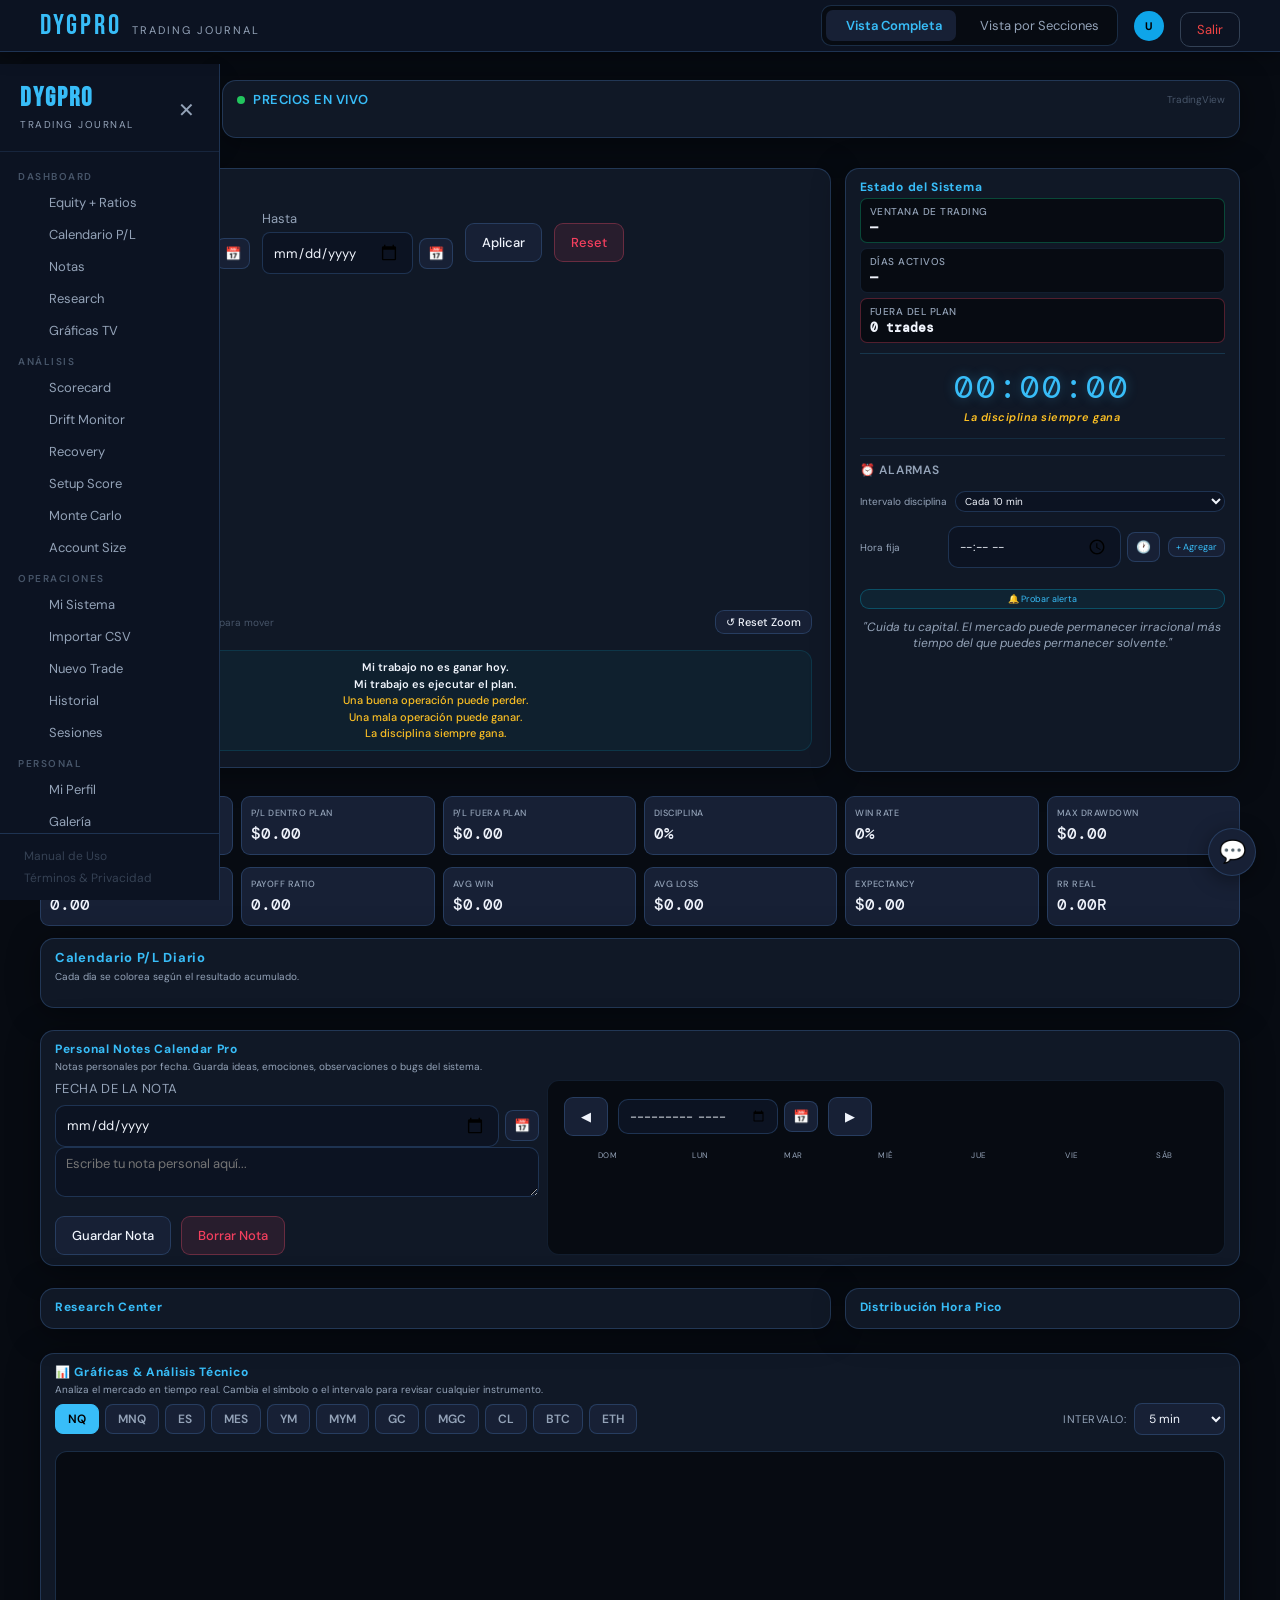
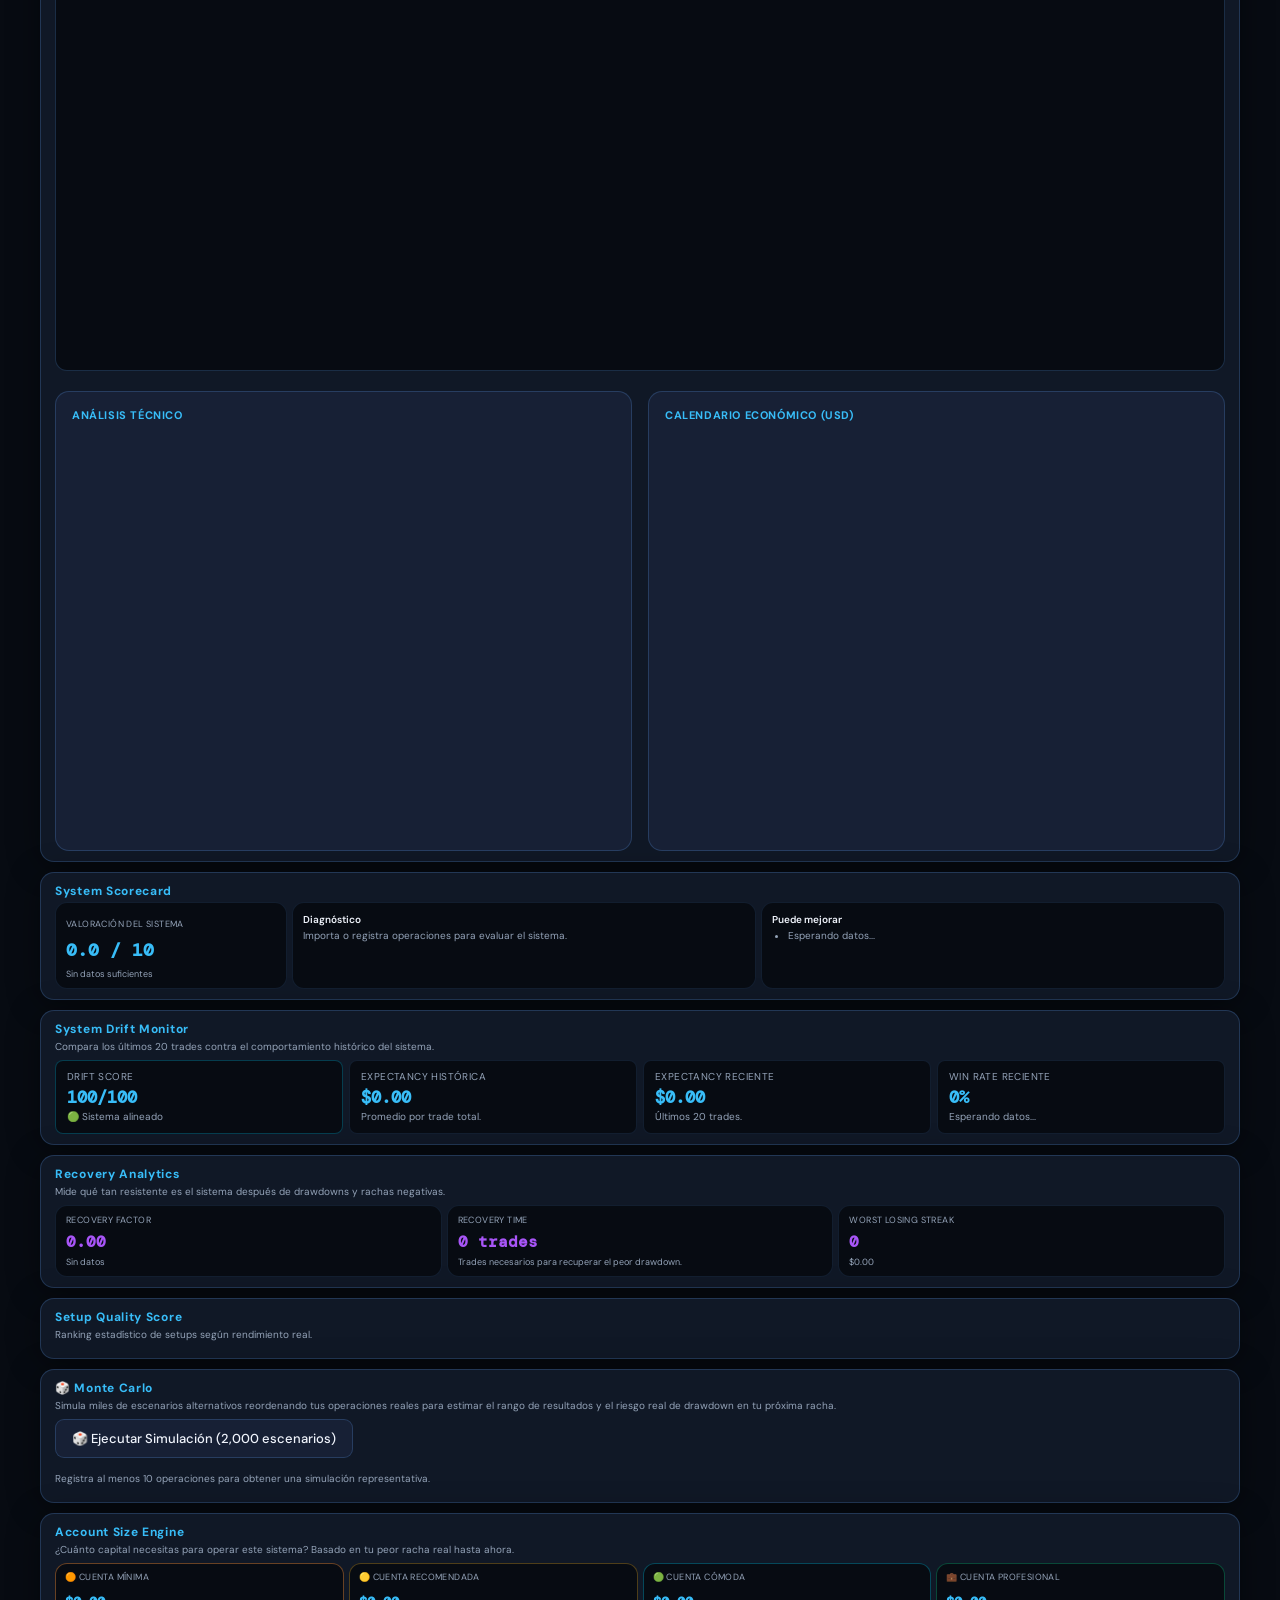
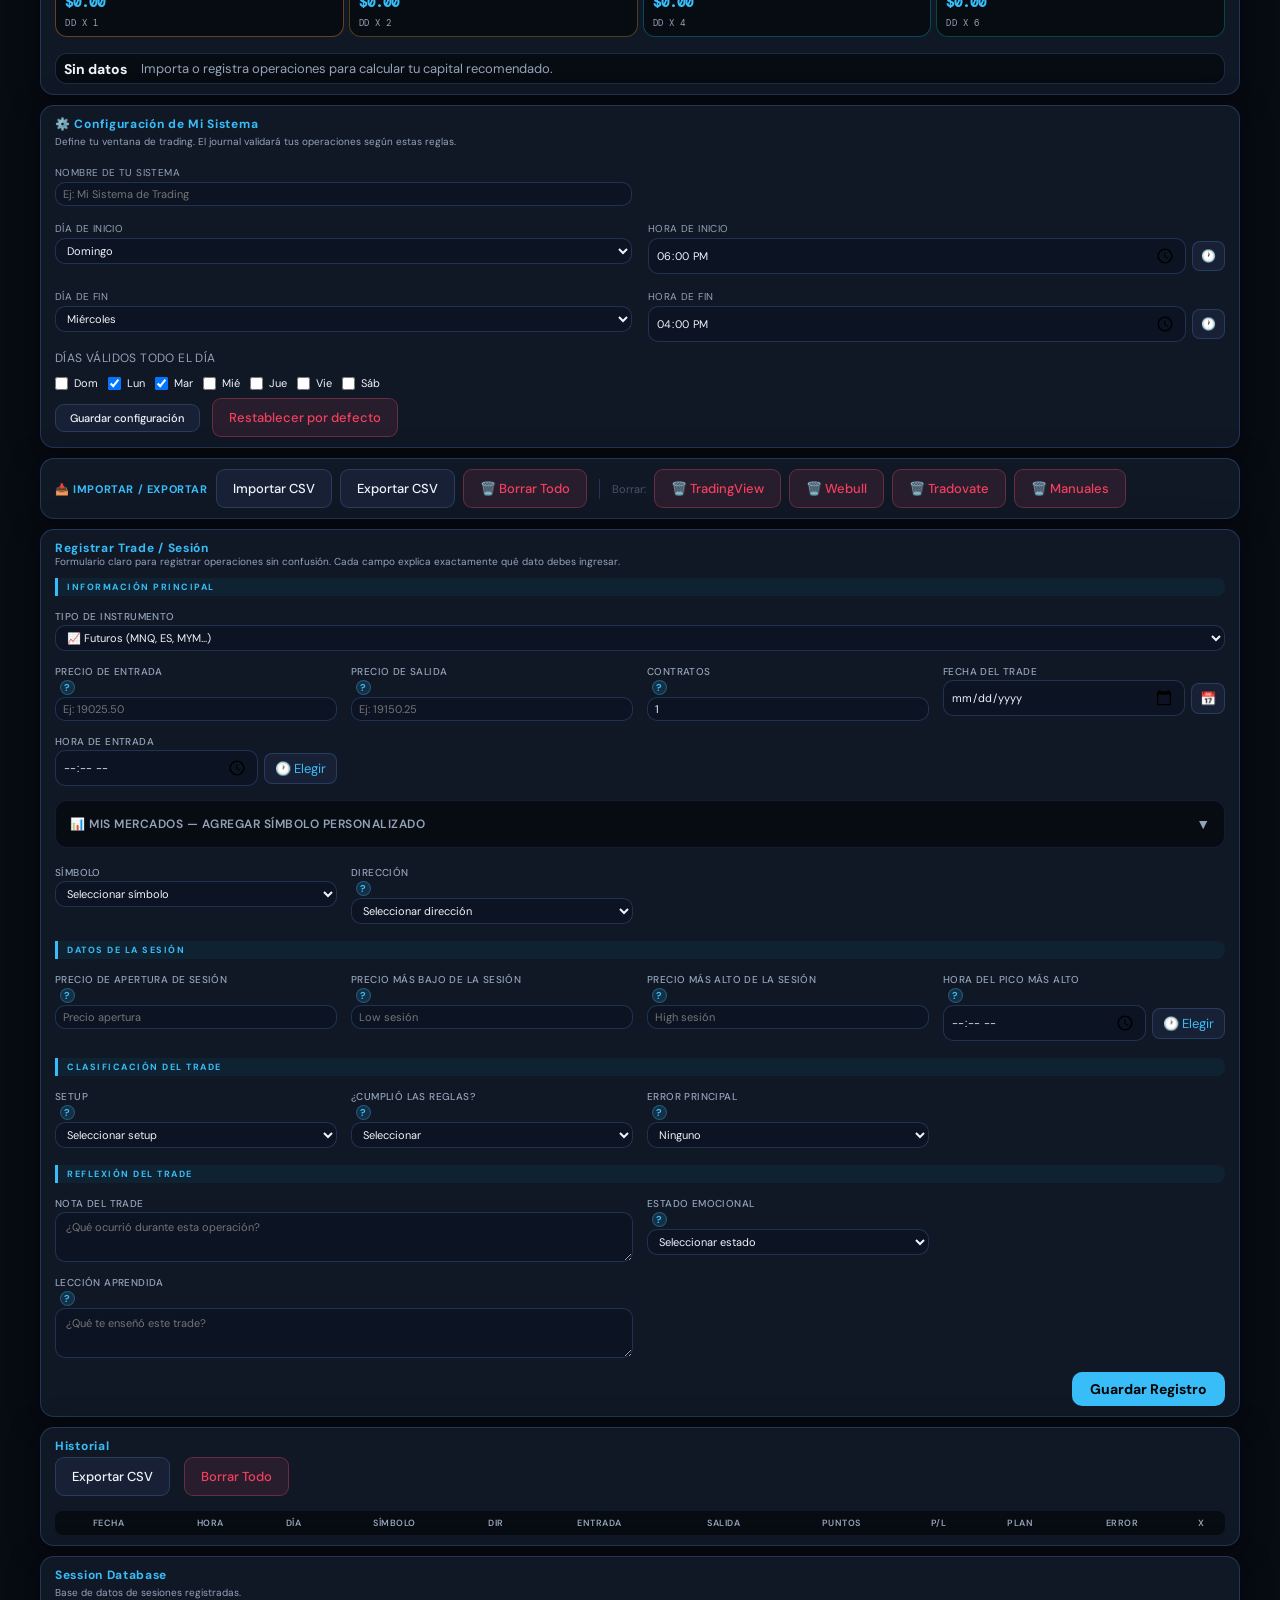
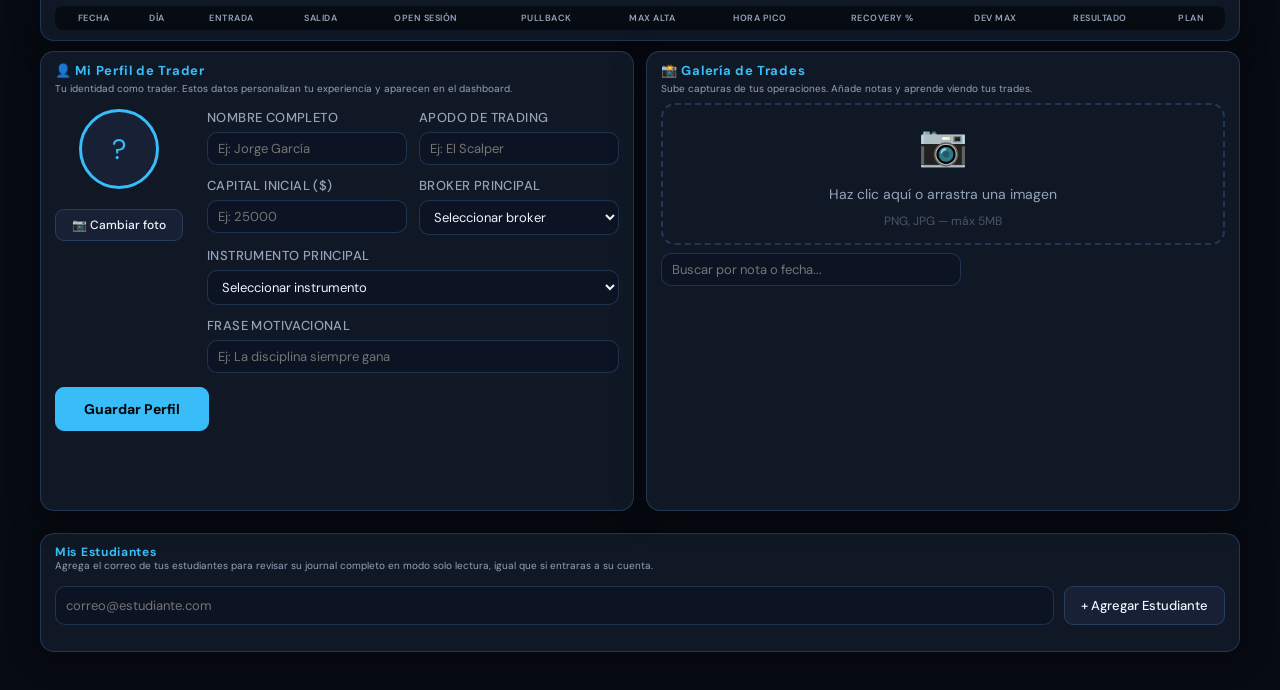
==== commit 63da1653: "fix: corregir banner upgrade que siempre aparecía + mejorar manejo de errores de red - Banner: tenía" ====
--- a/index.html
+++ b/index.html
@@ -269,7 +269,7 @@
   </div>
 
   <!-- PRO UPGRADE BANNER -->
-  <div id="upgrade-banner" style="display:none;background:linear-gradient(90deg,#1a2f5a,#0d1e3d);border:1px solid rgba(56,189,248,0.3);border-radius:14px;padding:12px 24px;margin-bottom:20px;display:flex;align-items:center;justify-content:space-between;gap:16px;">
+  <div id="upgrade-banner" style="background:linear-gradient(90deg,#1a2f5a,#0d1e3d);border:1px solid rgba(56,189,248,0.3);border-radius:14px;padding:12px 24px;margin-bottom:20px;align-items:center;justify-content:space-between;gap:16px;display:none;">
     <div style="display:flex;align-items:center;gap:10px;">
       <span style="font-size:18px">⚡</span>
       <span style="color:var(--text2);font-size:13px;">Estás en el plan <strong style="color:var(--text)">Free</strong> — limitado a 30 trades</span>
--- a/style.css
+++ b/style.css
@@ -948,19 +948,19 @@
 }
 
 .sidebar-nav {
-  flex: 1; padding: 14px 10px; overflow-y: auto;
+  flex: 1; min-height: 0; padding: 10px 10px; overflow-y: auto;
 }
 .nav-section {
   font-size: 10px; color: var(--text3);
   letter-spacing: 1.5px; text-transform: uppercase;
-  padding: 12px 8px 5px; font-weight: 600;
+  padding: 8px 8px 4px; font-weight: 600;
 }
 .nav-item {
   display: flex; align-items: center; gap: 9px;
-  padding: 9px 12px; border-radius: 8px;
+  padding: 7px 12px; border-radius: 8px;
   color: var(--text2); font-size: 13px;
   text-decoration: none; cursor: pointer;
-  transition: all .15s; margin-bottom: 2px;
+  transition: all .15s; margin-bottom: 1px;
   font-family: 'DM Sans', sans-serif;
 }
 .nav-item:hover { background: var(--surface); color: var(--text); }
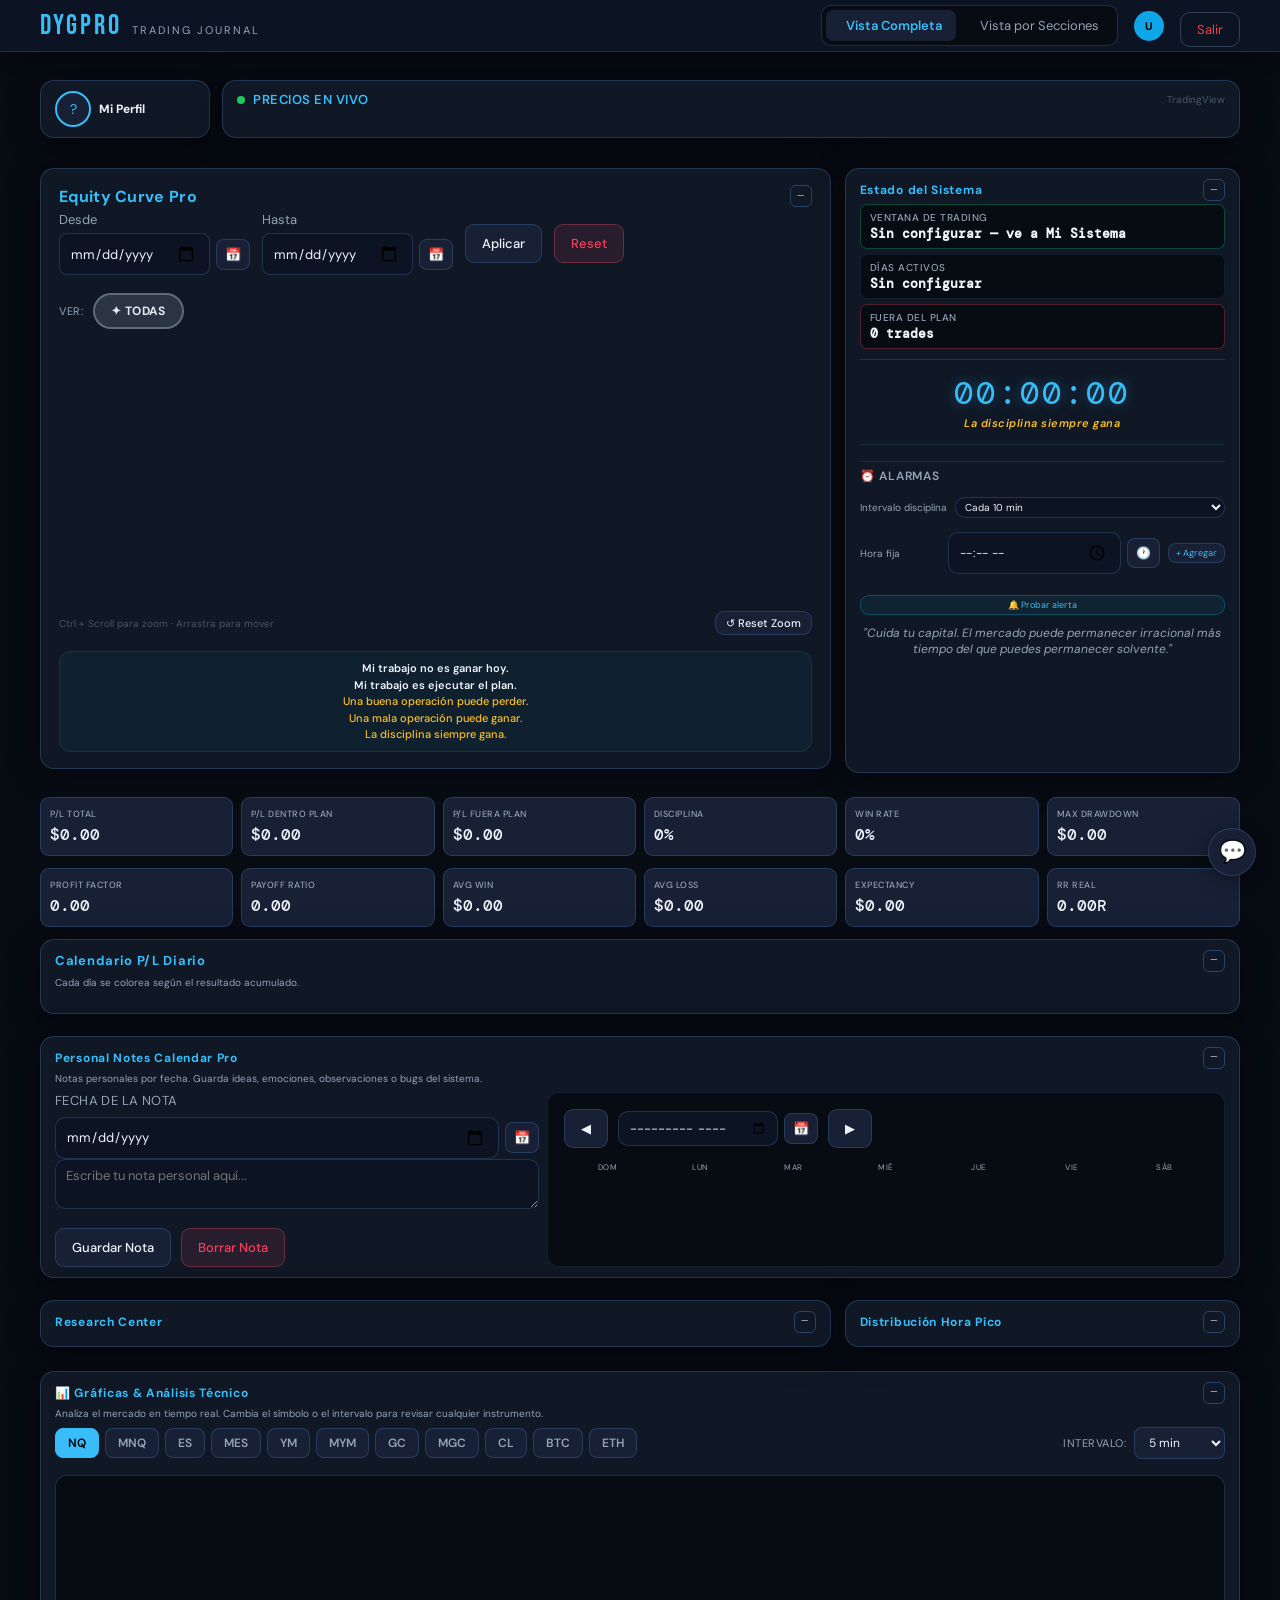
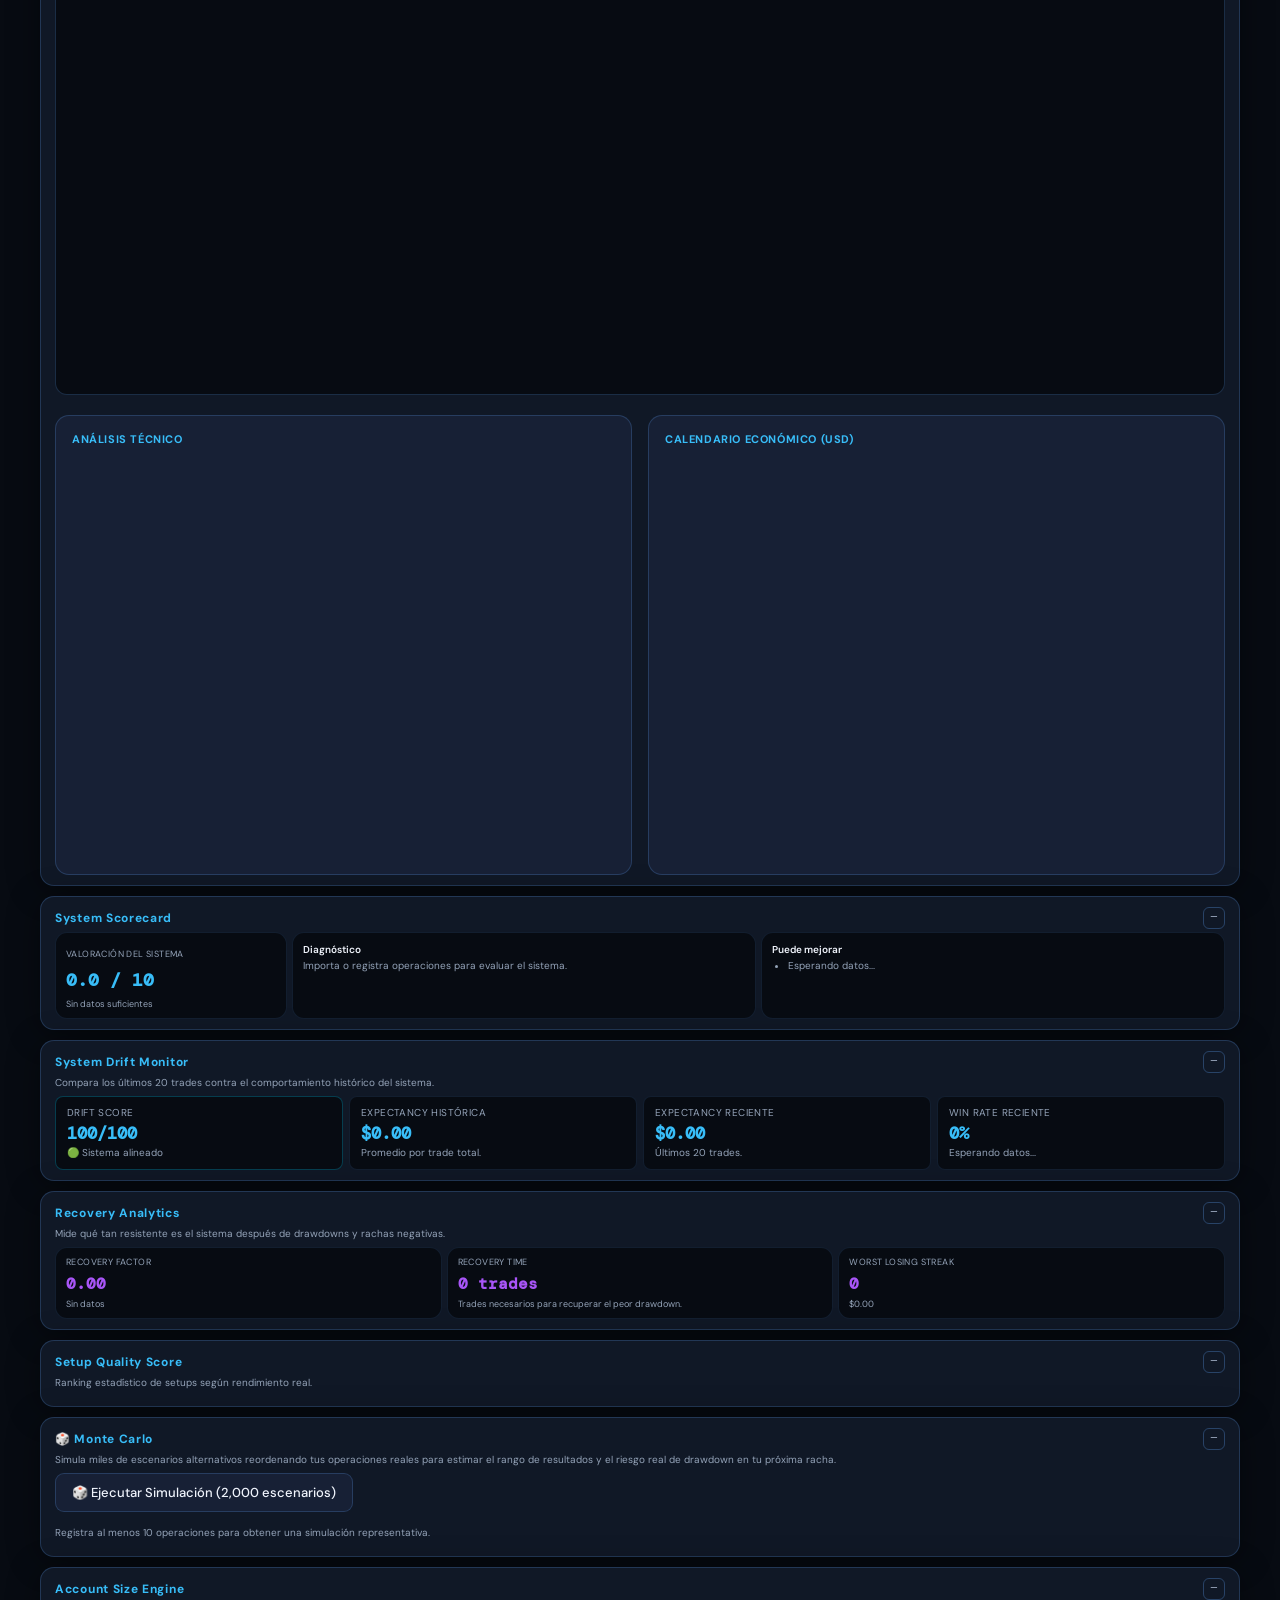
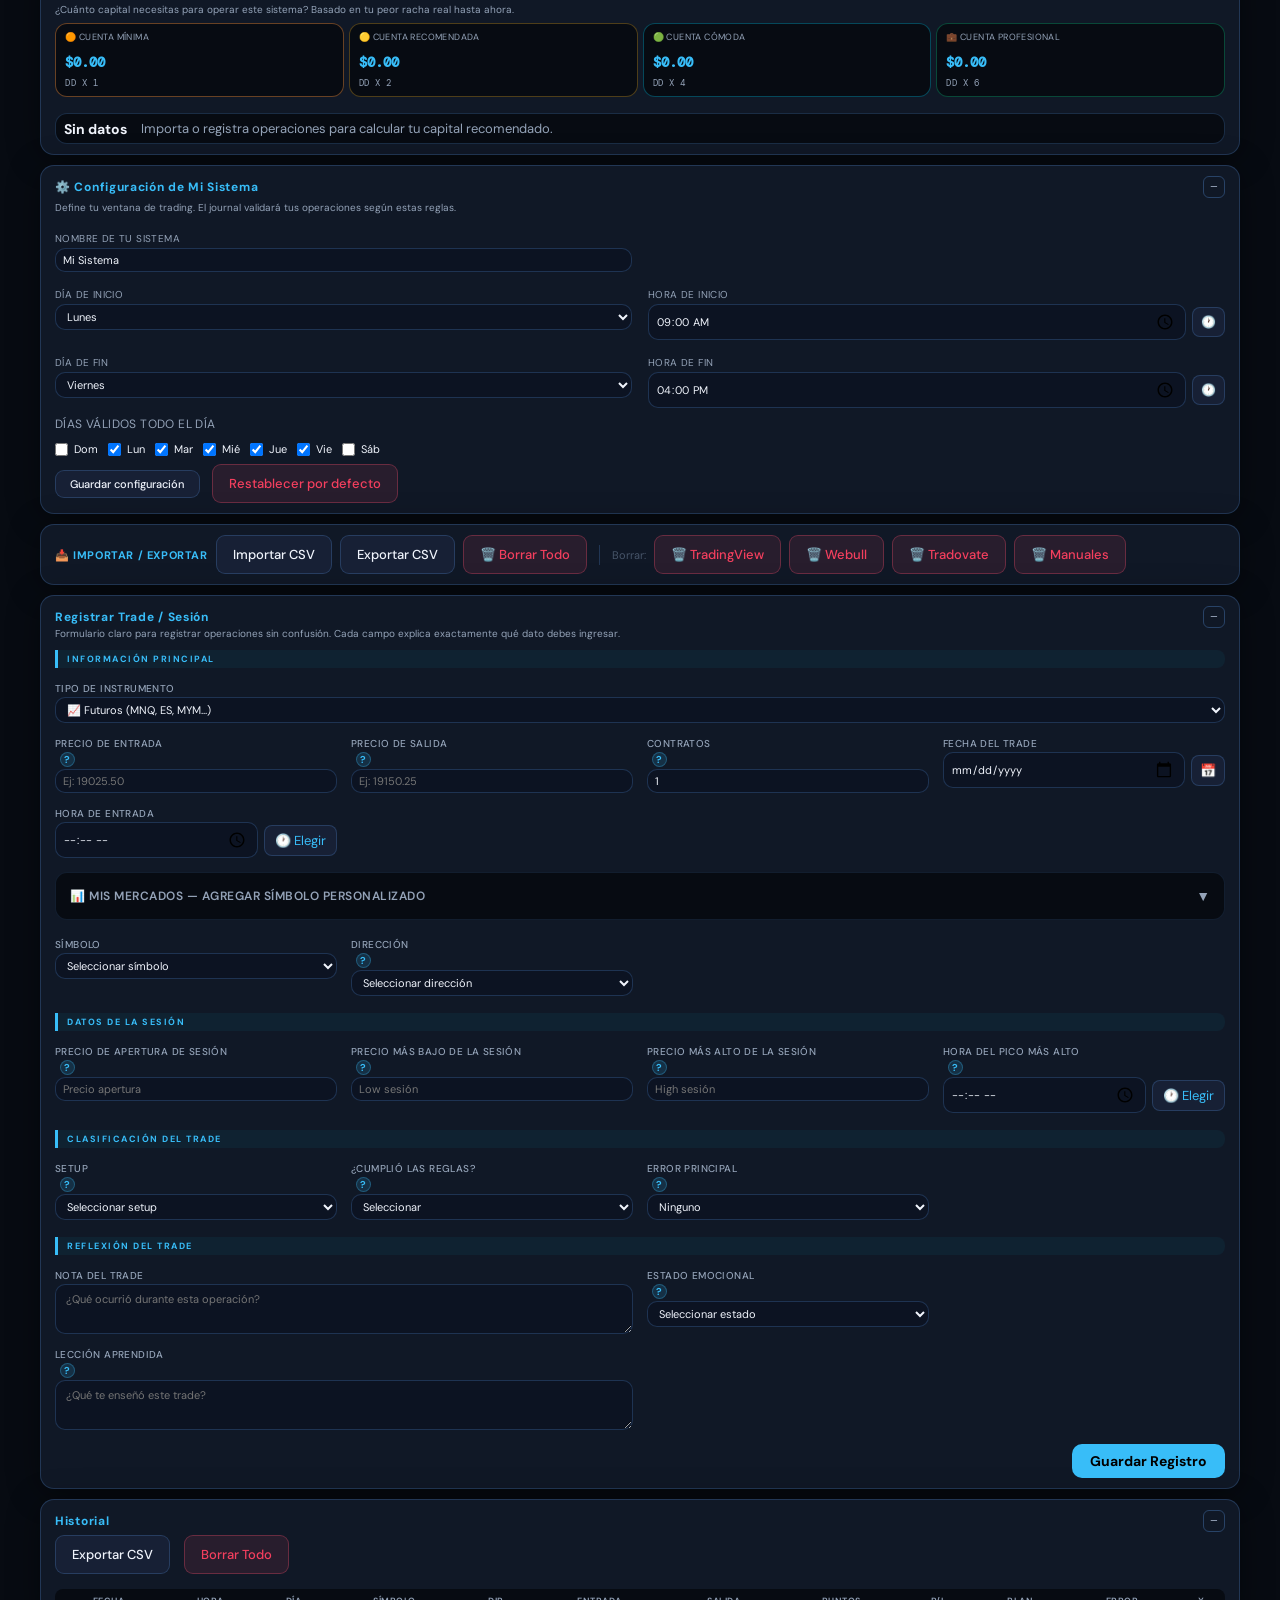
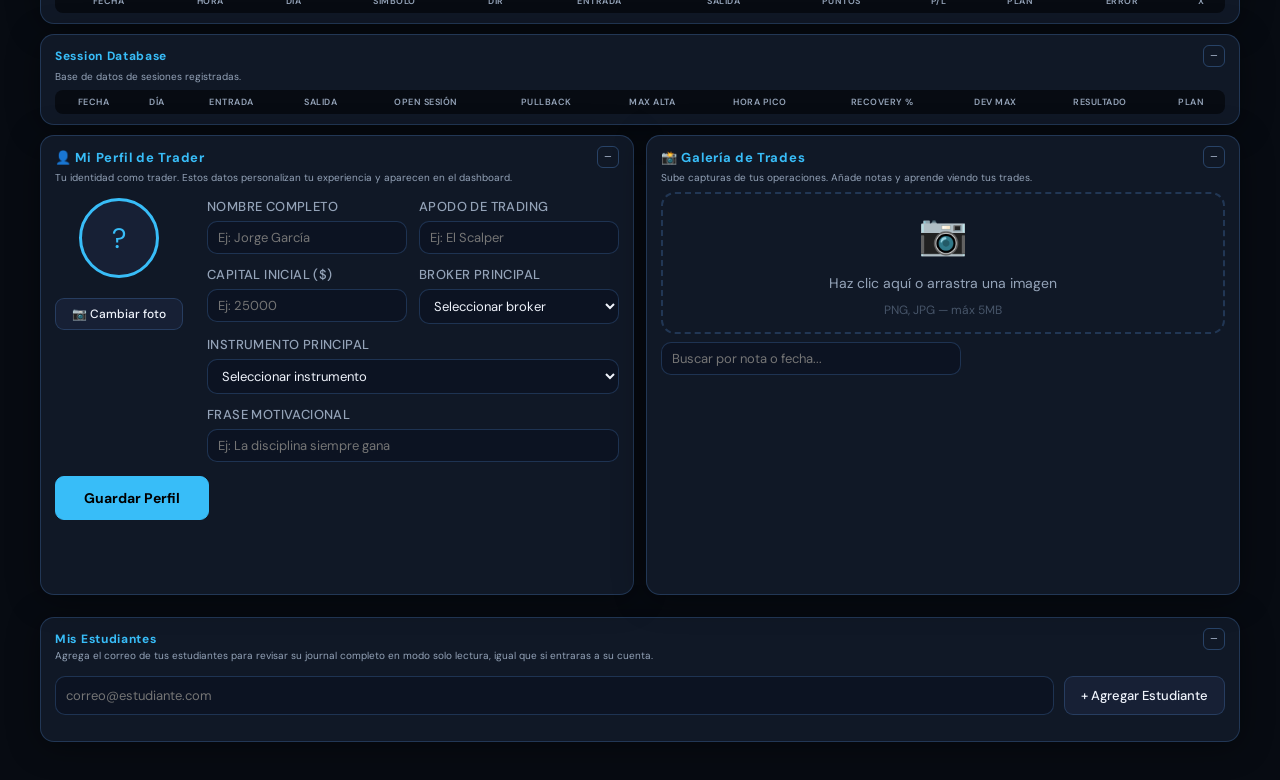
==== commit ad01e1ef: "feat: bump app.js cache buster a v=10 Co-Authored-By: Claude Sonnet 4.6 <noreply@anthropic.com>" ====
--- a/index.html
+++ b/index.html
@@ -950,7 +950,7 @@
 <script src="https://cdn.jsdelivr.net/npm/hammerjs@2.0.8/hammer.min.js"></script>
 <script src="https://cdn.jsdelivr.net/npm/chartjs-plugin-zoom@2.0.1/dist/chartjs-plugin-zoom.min.js"></script>
 <script src="https://cdn.jsdelivr.net/npm/@supabase/supabase-js@2"></script>
-<script src="app.js?v=9"></script>
+<script src="app.js?v=10"></script>
     </div>
   </div>
 
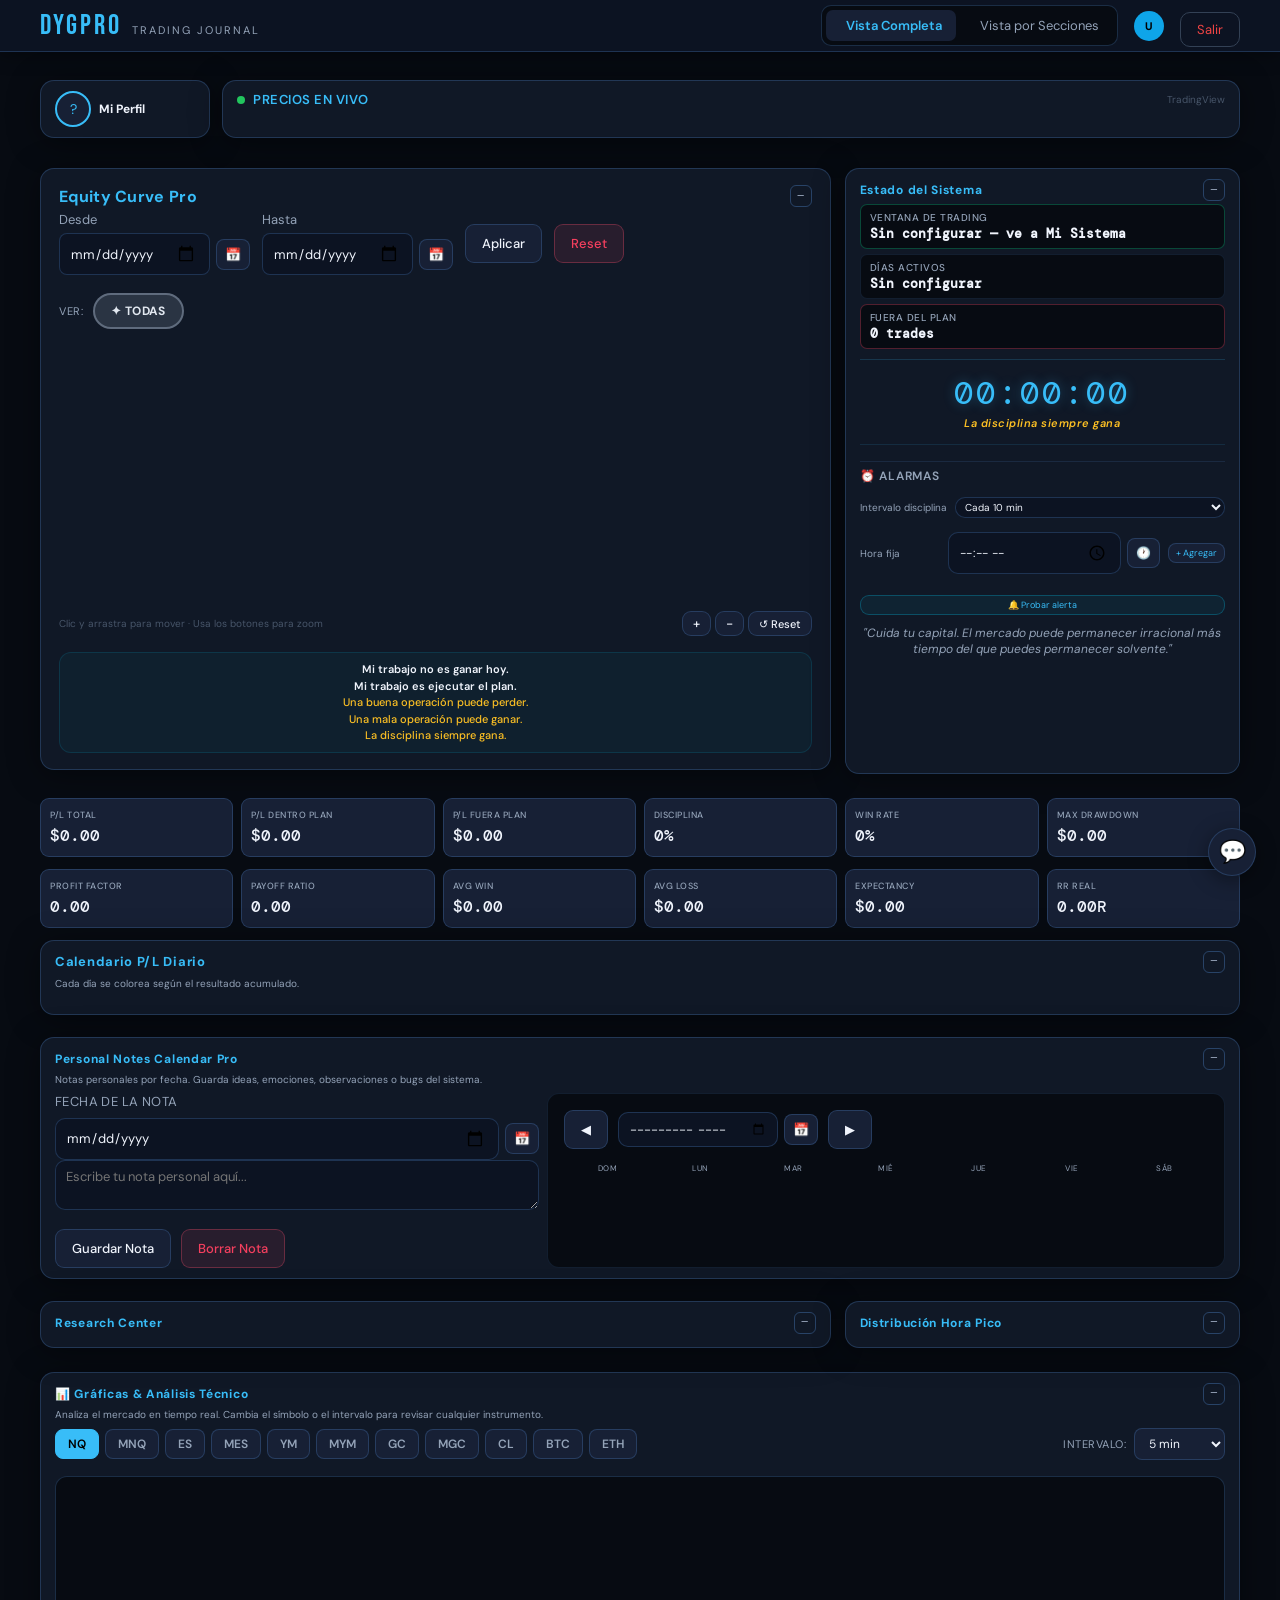
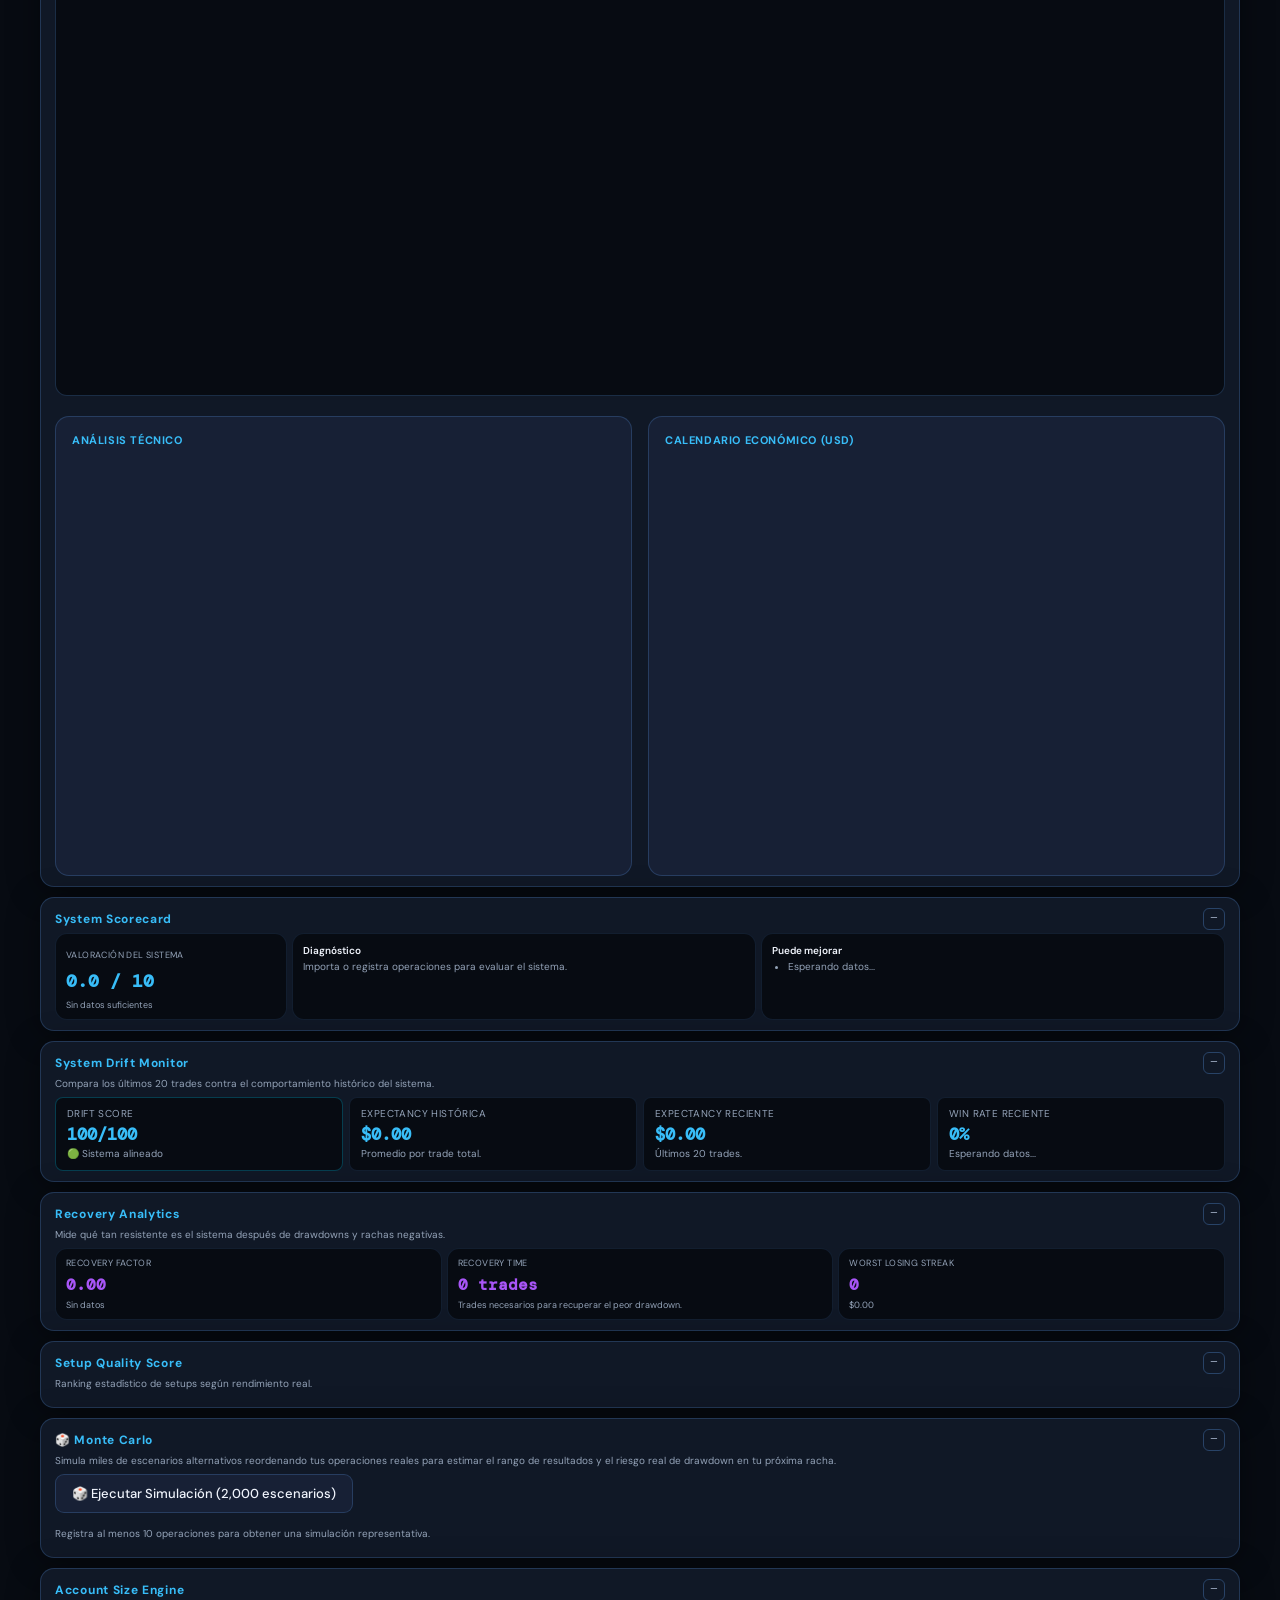
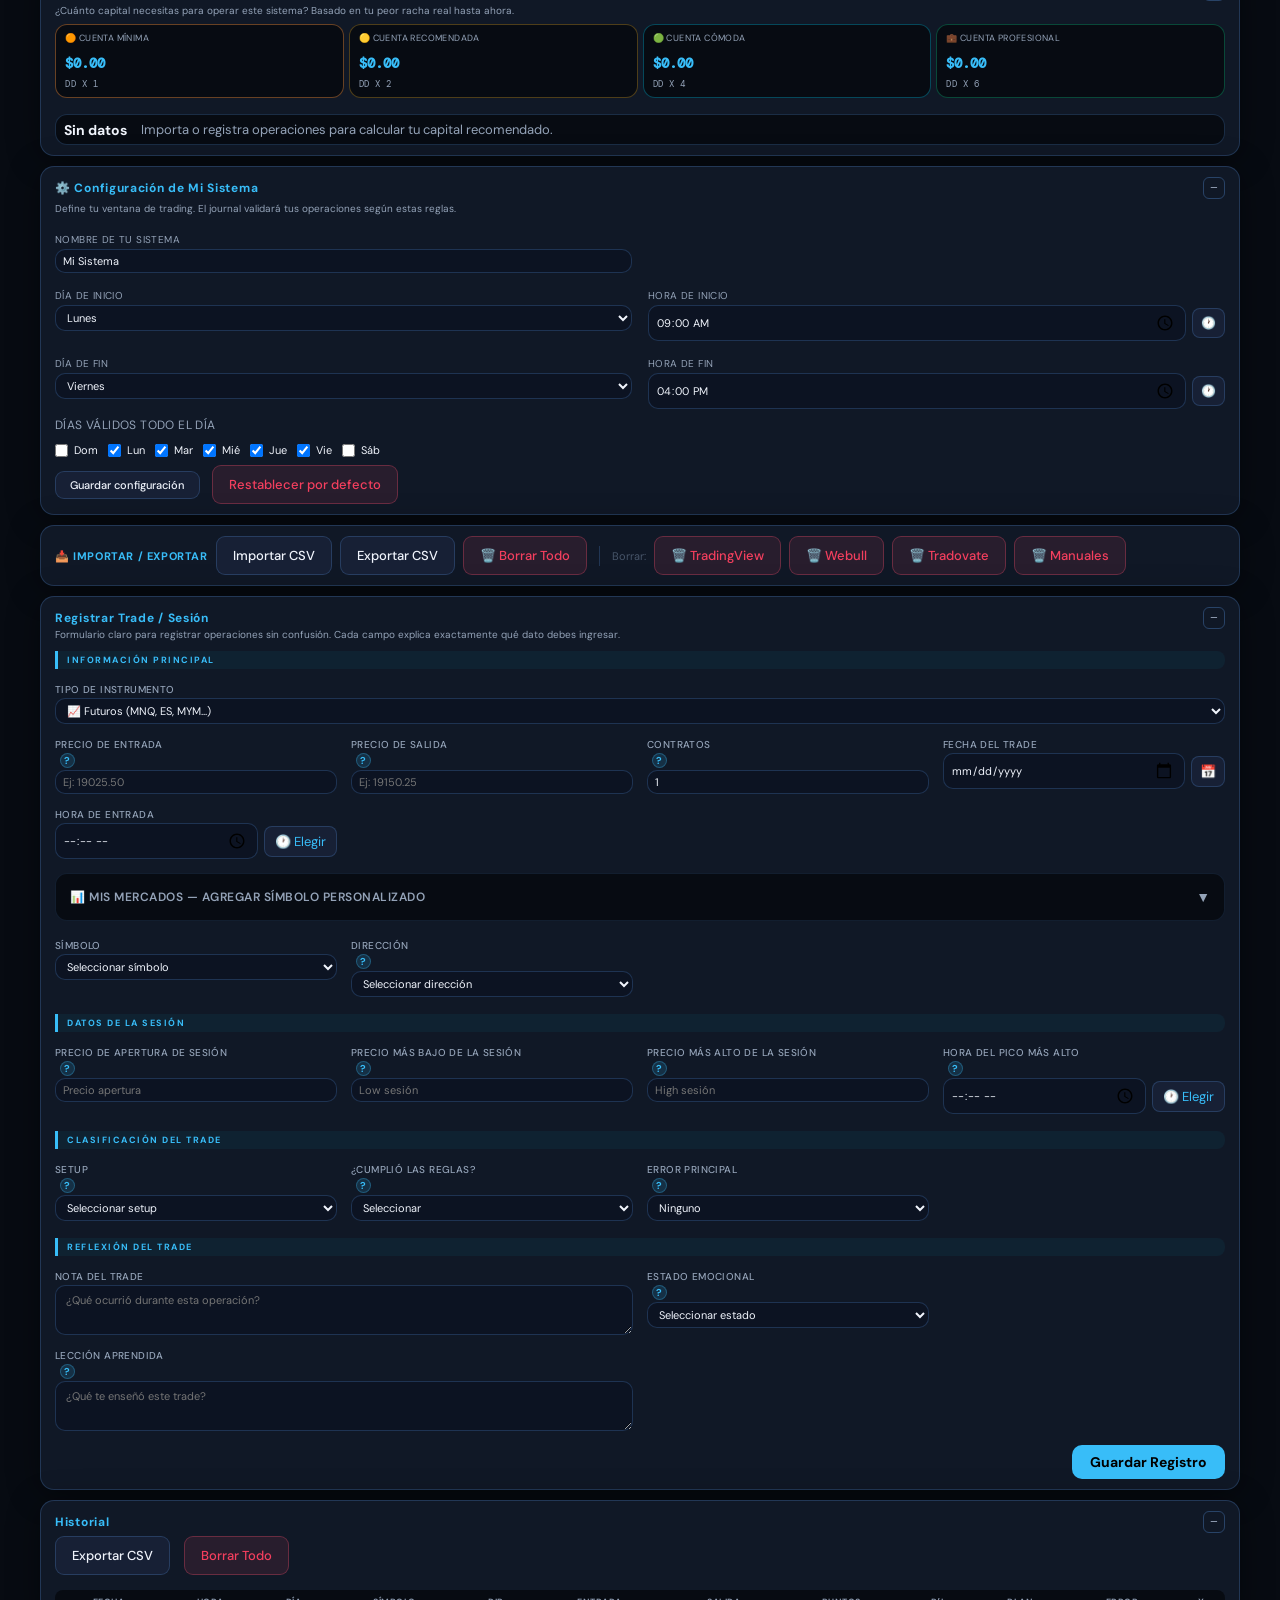
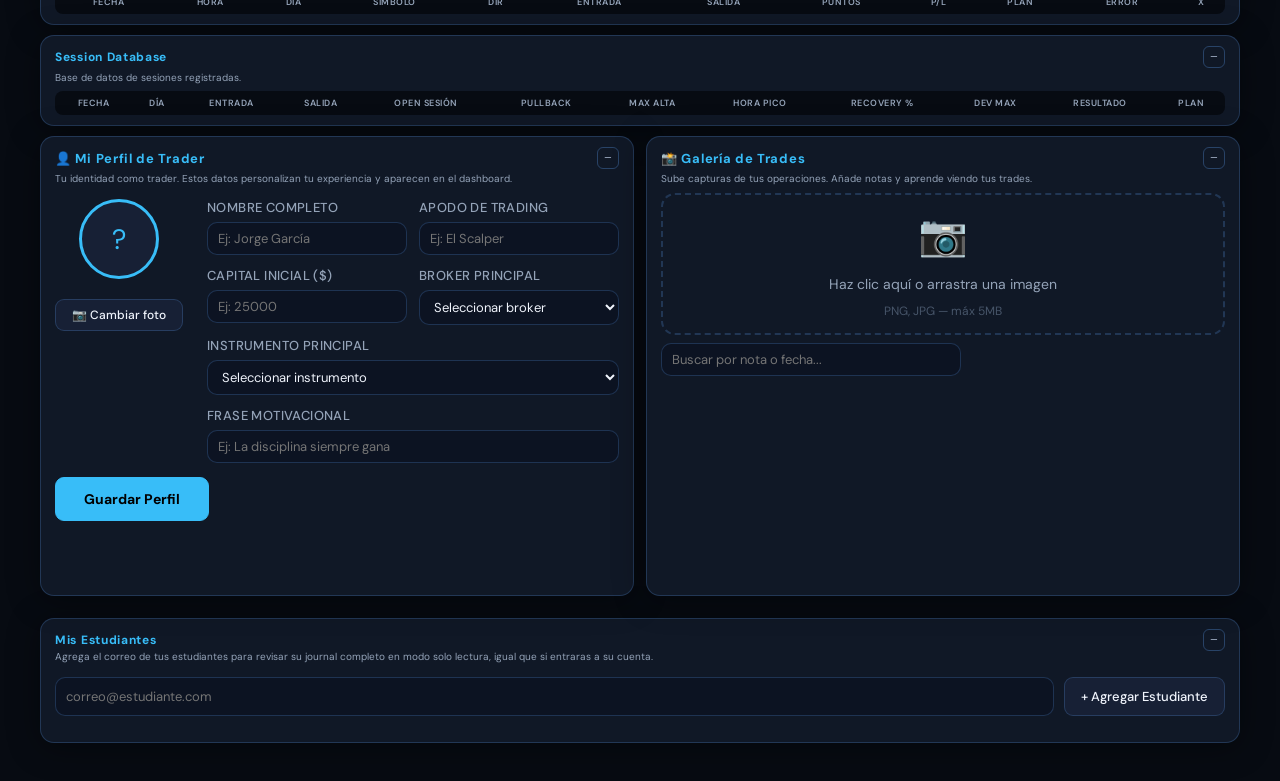
==== commit e781e24f: "fix: desactivar zoom por rueda del ratón en equity curve El scroll del mouse sobre el gráfico bloque" ====
--- a/index.html
+++ b/index.html
@@ -373,8 +373,12 @@
       </div>
       <canvas id="equityChart"></canvas>
       <div style="display:flex;align-items:center;justify-content:space-between;margin-top:6px;">
-        <span style="font-size:10px;color:var(--text3);">Ctrl + Scroll para zoom · Arrastra para mover</span>
-        <button class="tool-btn" onclick="if(equityChart)equityChart.resetZoom()" style="font-size:11px;padding:4px 10px;">↺ Reset Zoom</button>
+        <span style="font-size:10px;color:var(--text3);">Clic y arrastra para mover · Usa los botones para zoom</span>
+        <div style="display:flex;gap:4px;">
+          <button class="tool-btn" onclick="if(equityChart)equityChart.zoom(1.25)" style="font-size:13px;padding:3px 10px;" title="Acercar">+</button>
+          <button class="tool-btn" onclick="if(equityChart)equityChart.zoom(0.8)" style="font-size:13px;padding:3px 10px;" title="Alejar">−</button>
+          <button class="tool-btn" onclick="if(equityChart)equityChart.resetZoom()" style="font-size:11px;padding:4px 10px;">↺ Reset</button>
+        </div>
       </div>
       <div class="trader-manifesto">
         <p>Mi trabajo no es ganar hoy.<br>Mi trabajo es ejecutar el plan.</p>
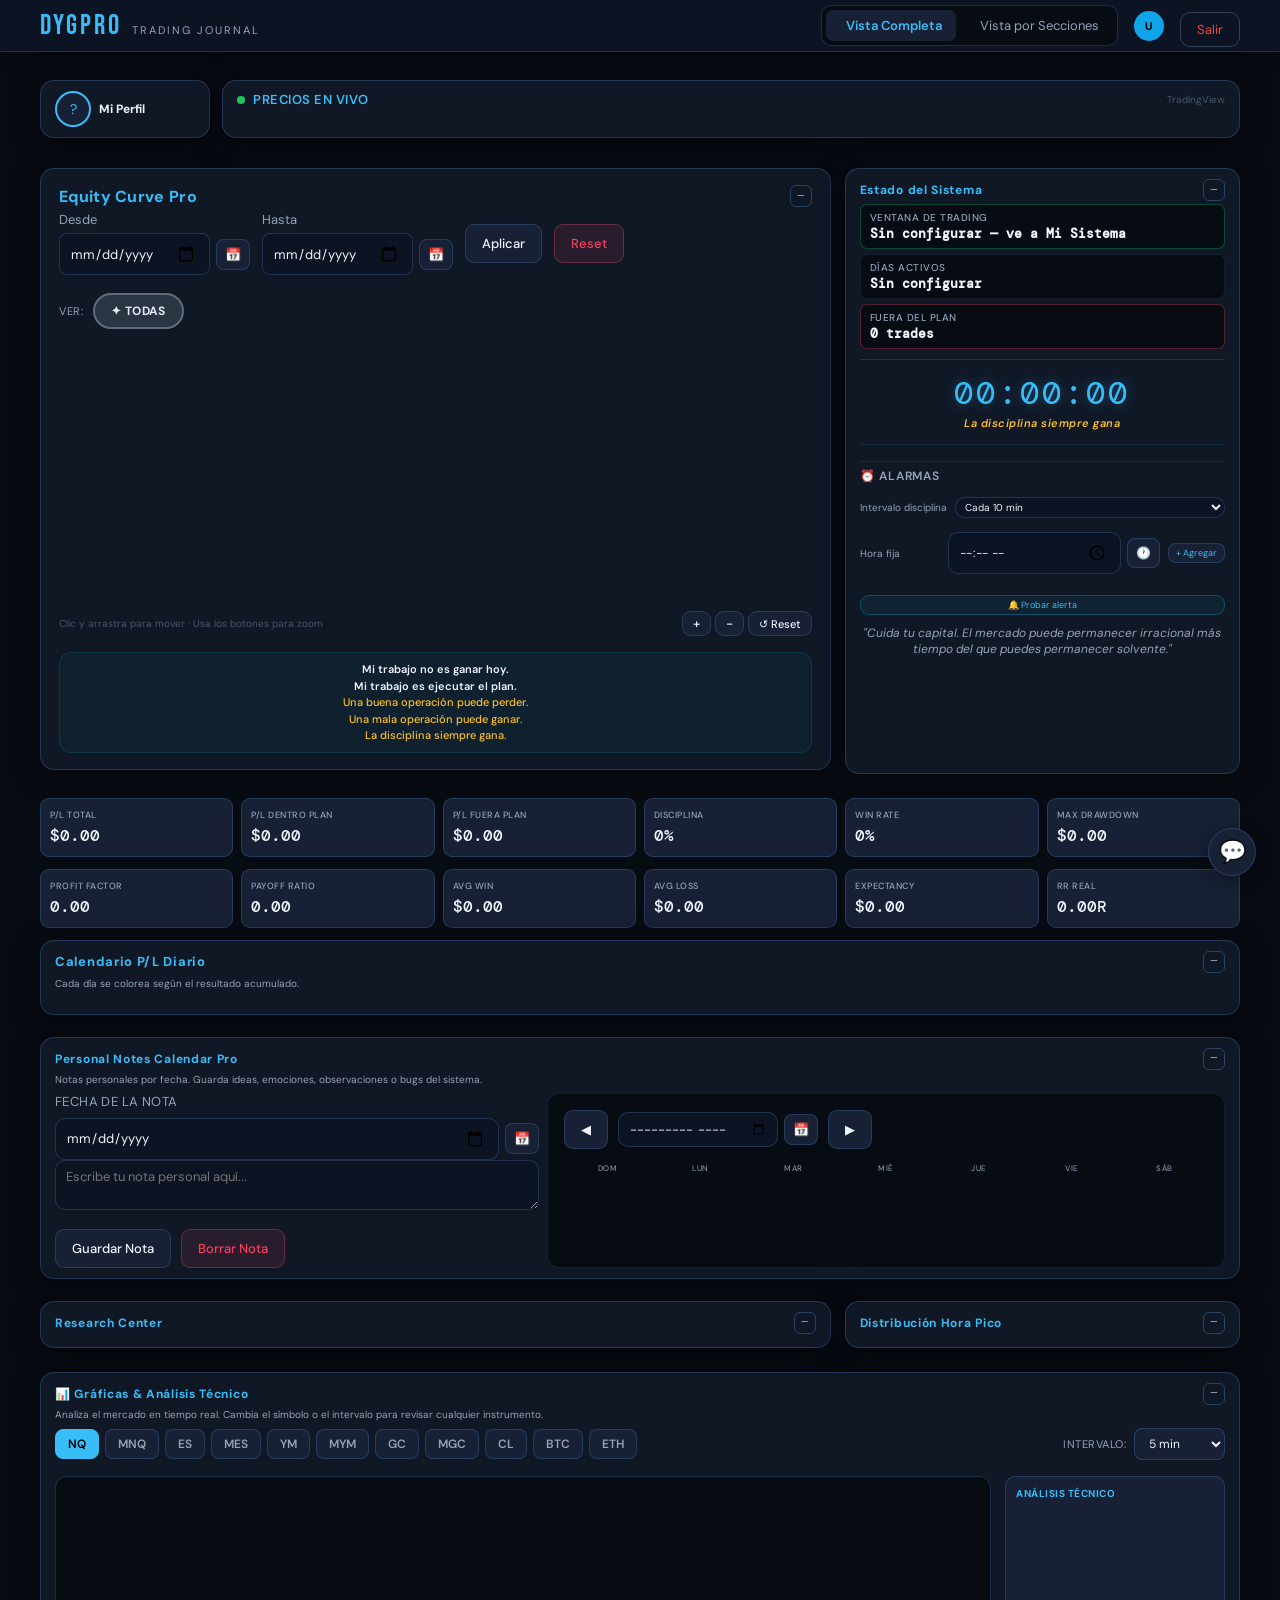
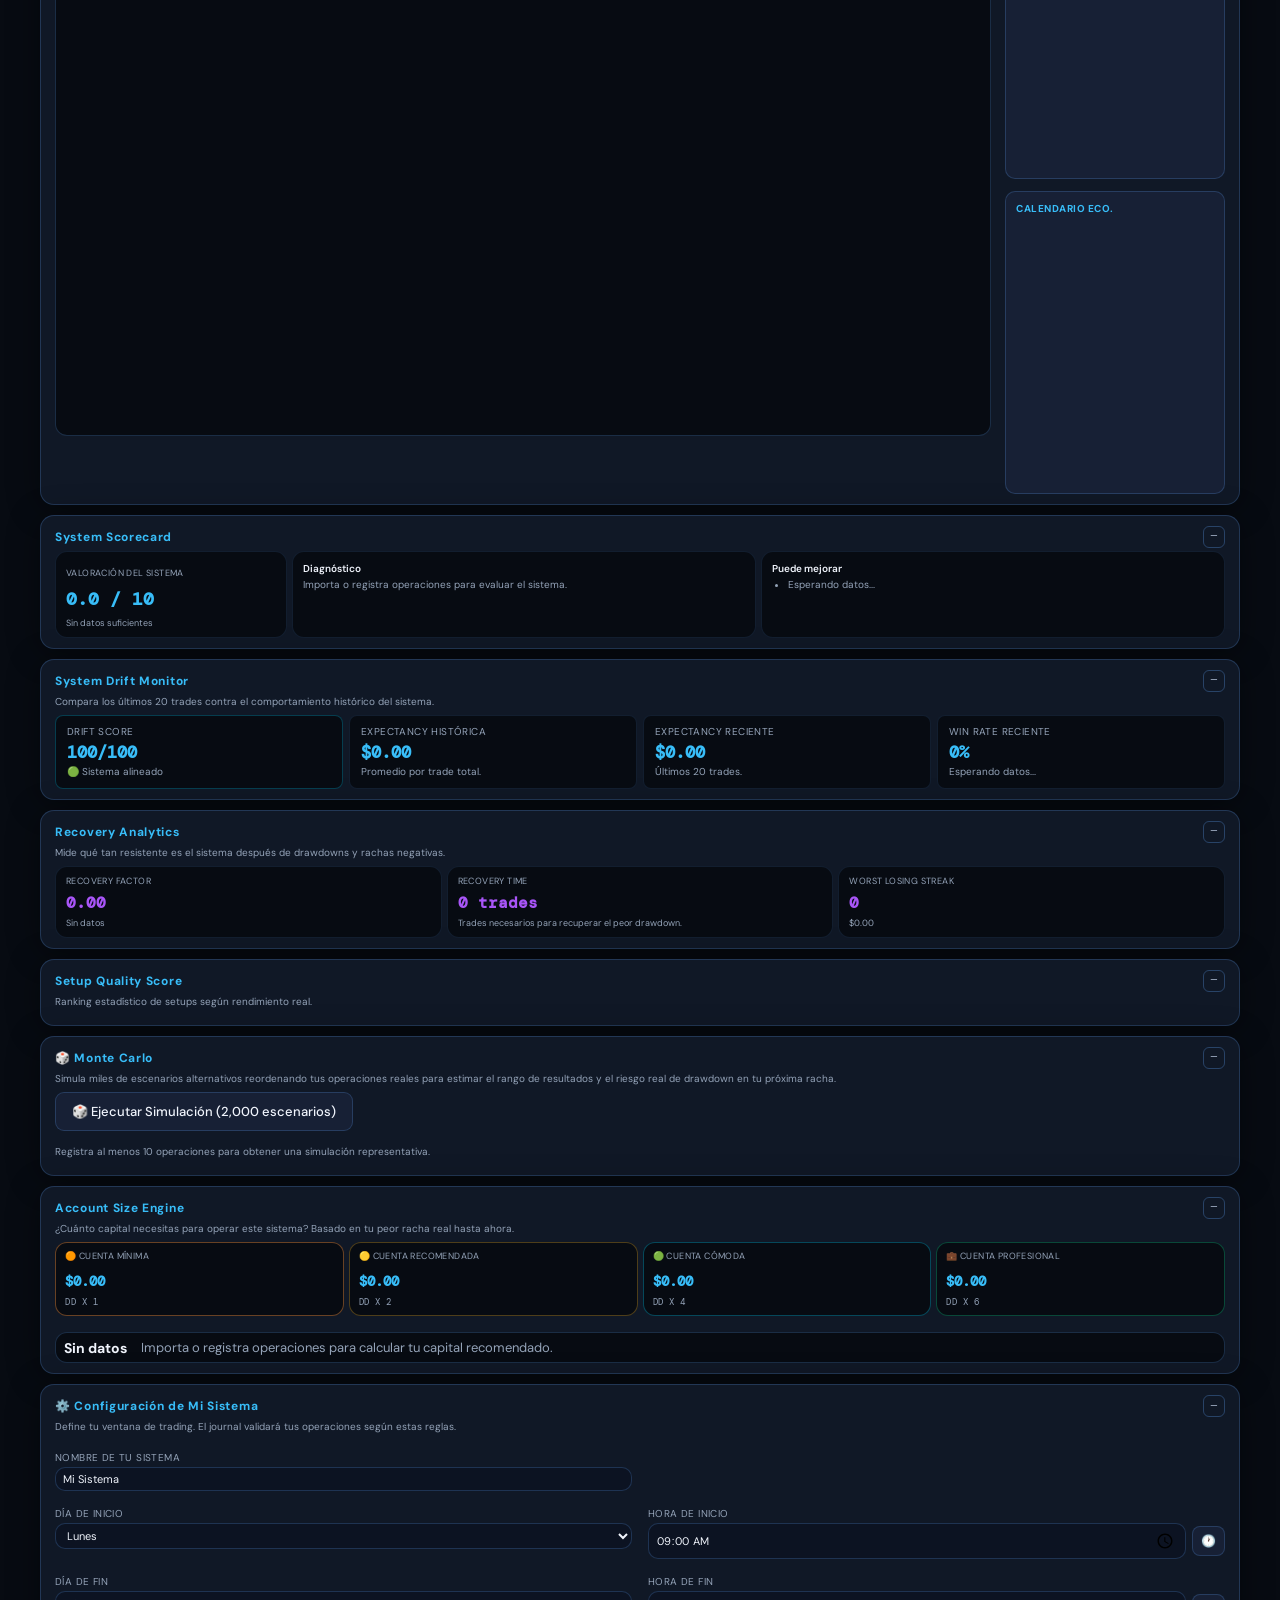
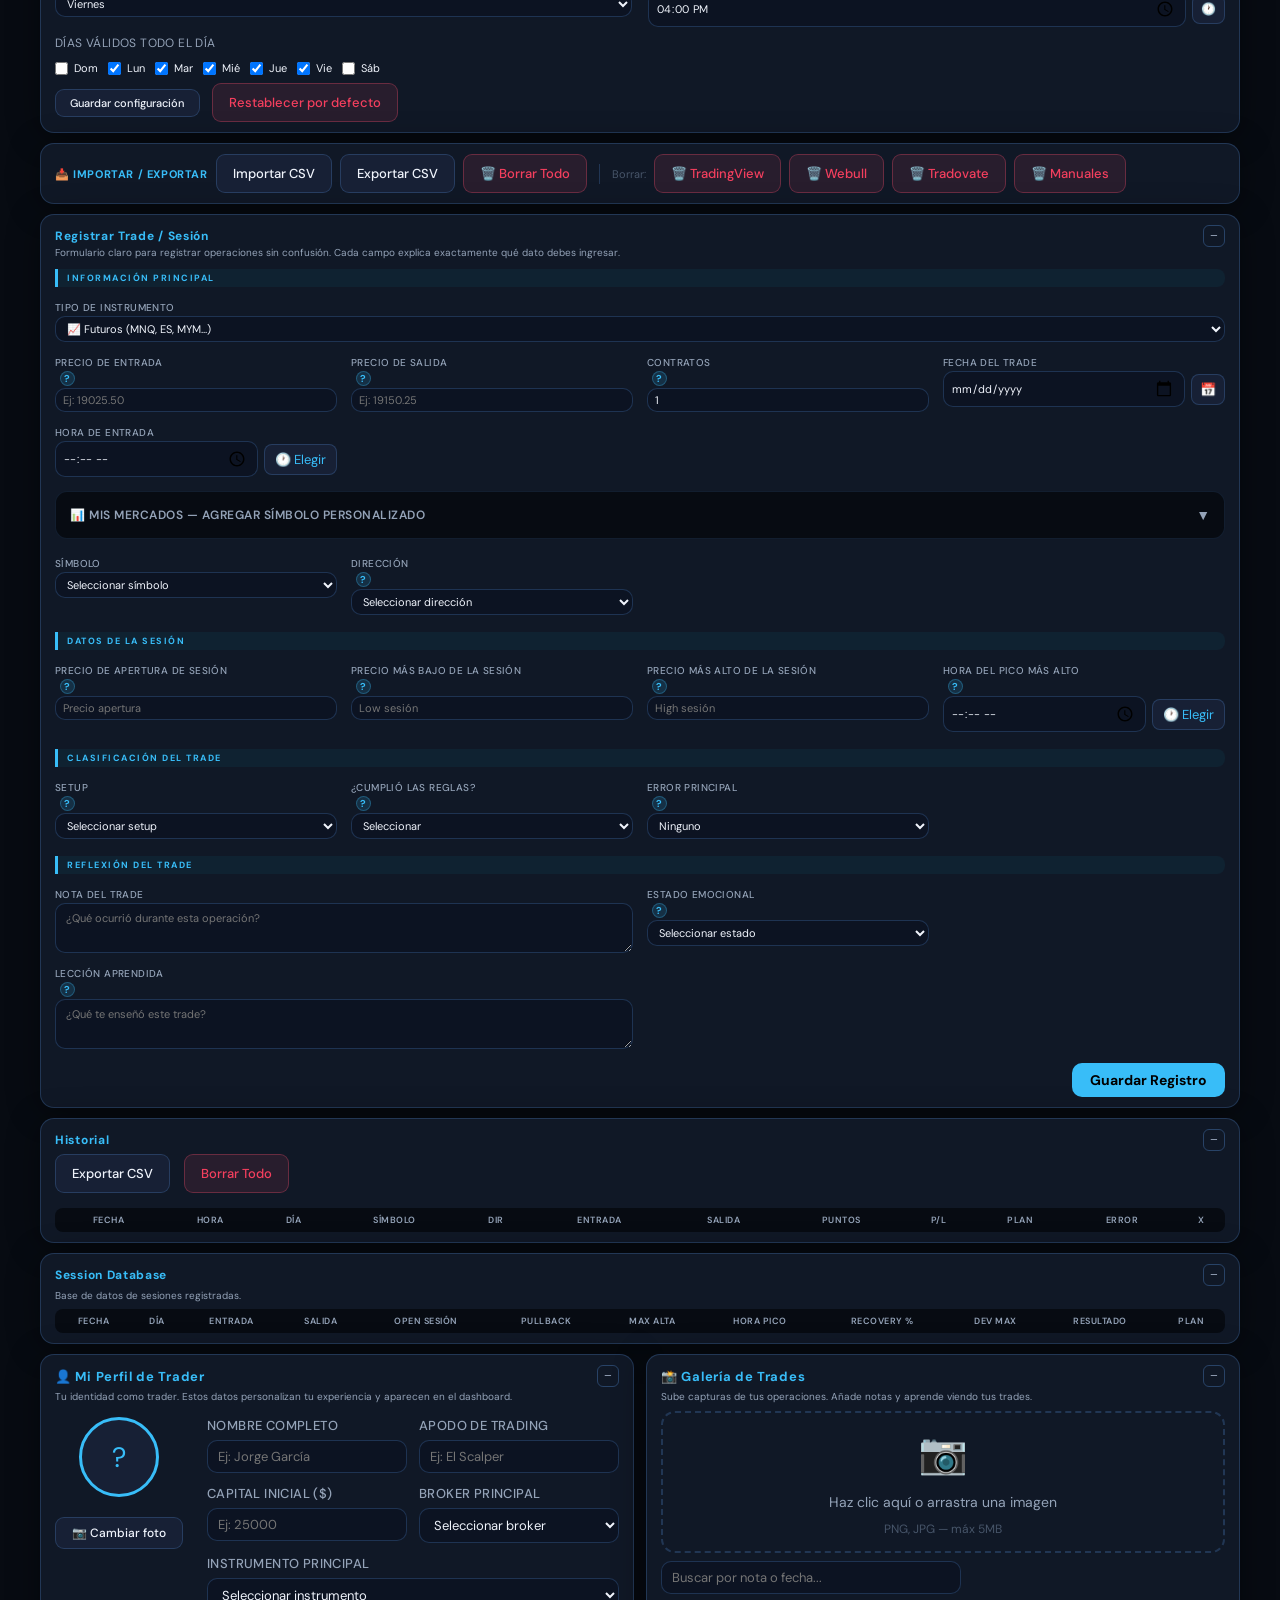
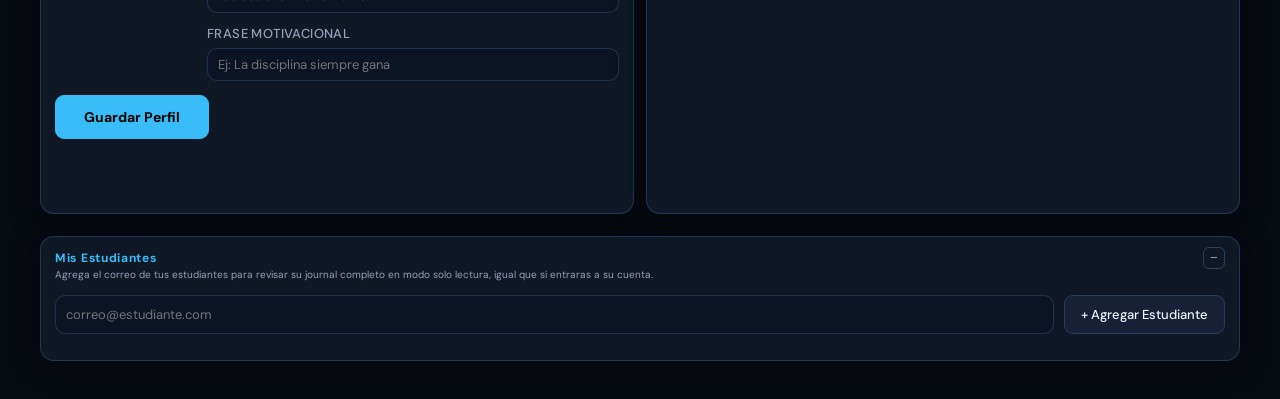
==== commit 92df9b15: "feat: fallback automático CME→OANDA + layout gráfica grande / widgets laterales - Si el símbolo CME " ====
--- a/index.html
+++ b/index.html
@@ -494,6 +494,7 @@
   ════════════════════════════════════════════════════════ -->
   <section class="panel" id="section-charts">
     <h2>📊 Gráficas & Análisis Técnico</h2>
+    <div id="tv-session-notice" style="display:none;font-size:12px;color:#f59e0b;background:rgba(245,158,11,.12);border:1px solid rgba(245,158,11,.3);border-radius:6px;padding:6px 12px;margin-bottom:10px;"></div>
     <p>Analiza el mercado en tiempo real. Cambia el símbolo o el intervalo para revisar cualquier instrumento.</p>
 
     <!-- Barra de símbolo + intervalo -->
@@ -527,28 +528,32 @@
       </div>
     </div>
 
-    <!-- Gráfica avanzada -->
-    <div id="tv-advanced-chart"
-      style="height:520px;border-radius:12px;overflow:hidden;margin-bottom:20px;border:1px solid var(--border2);background:var(--bg);">
-    </div>
-
-    <!-- Análisis técnico + Calendario económico -->
-    <div style="display:grid;grid-template-columns:1fr 1fr;gap:16px;">
-      <div style="background:var(--surface2);border:1px solid var(--border2);border-radius:14px;padding:16px;">
-        <div style="font-size:11px;font-weight:700;color:var(--accent);text-transform:uppercase;letter-spacing:.6px;margin-bottom:12px;">
-          <i class="ti ti-pulse"></i> Análisis Técnico
-        </div>
-        <div id="tv-technical-analysis" style="min-height:400px;"></div>
-      </div>
-      <div style="background:var(--surface2);border:1px solid var(--border2);border-radius:14px;padding:16px;">
-        <div style="font-size:11px;font-weight:700;color:var(--accent);text-transform:uppercase;letter-spacing:.6px;margin-bottom:12px;">
-          <i class="ti ti-calendar-event"></i> Calendario Económico (USD)
-        </div>
-        <div id="tv-economic-calendar" style="min-height:400px;"></div>
-      </div>
-    </div>
-
-    <!-- Mobile: stack columns -->
+    <!-- Layout: gráfica grande + columna derecha con análisis y calendario -->
+    <div id="tv-charts-layout" style="display:grid;grid-template-columns:1fr 220px;gap:14px;align-items:start;">
+
+      <!-- Gráfica avanzada -->
+      <div id="tv-advanced-chart"
+        style="height:560px;border-radius:12px;overflow:hidden;border:1px solid var(--border2);background:var(--bg);">
+      </div>
+
+      <!-- Columna derecha: análisis técnico + calendario -->
+      <div style="display:flex;flex-direction:column;gap:12px;">
+        <div style="background:var(--surface2);border:1px solid var(--border2);border-radius:10px;padding:10px;overflow:hidden;">
+          <div style="font-size:10px;font-weight:700;color:var(--accent);text-transform:uppercase;letter-spacing:.5px;margin-bottom:8px;">
+            <i class="ti ti-pulse"></i> Análisis Técnico
+          </div>
+          <div id="tv-technical-analysis" style="height:260px;overflow:hidden;"></div>
+        </div>
+        <div style="background:var(--surface2);border:1px solid var(--border2);border-radius:10px;padding:10px;overflow:hidden;">
+          <div style="font-size:10px;font-weight:700;color:var(--accent);text-transform:uppercase;letter-spacing:.5px;margin-bottom:8px;">
+            <i class="ti ti-calendar-event"></i> Calendario Eco.
+          </div>
+          <div id="tv-economic-calendar" style="height:260px;overflow:hidden;"></div>
+        </div>
+      </div>
+
+    </div>
+
     <style>
       .chart-sym-btn {
         padding: 6px 12px; border-radius: 8px; border: 1px solid var(--border2);
@@ -558,8 +563,8 @@
       }
       .chart-sym-btn:hover { border-color: var(--accent); color: var(--accent); }
       .chart-sym-btn.active { background: var(--accent); color: #000; border-color: var(--accent); }
-      @media (max-width: 800px) {
-        #section-charts > div:last-child { grid-template-columns: 1fr !important; }
+      @media (max-width: 900px) {
+        #tv-charts-layout { grid-template-columns: 1fr !important; }
         #tv-advanced-chart { height: 320px !important; }
       }
     </style>
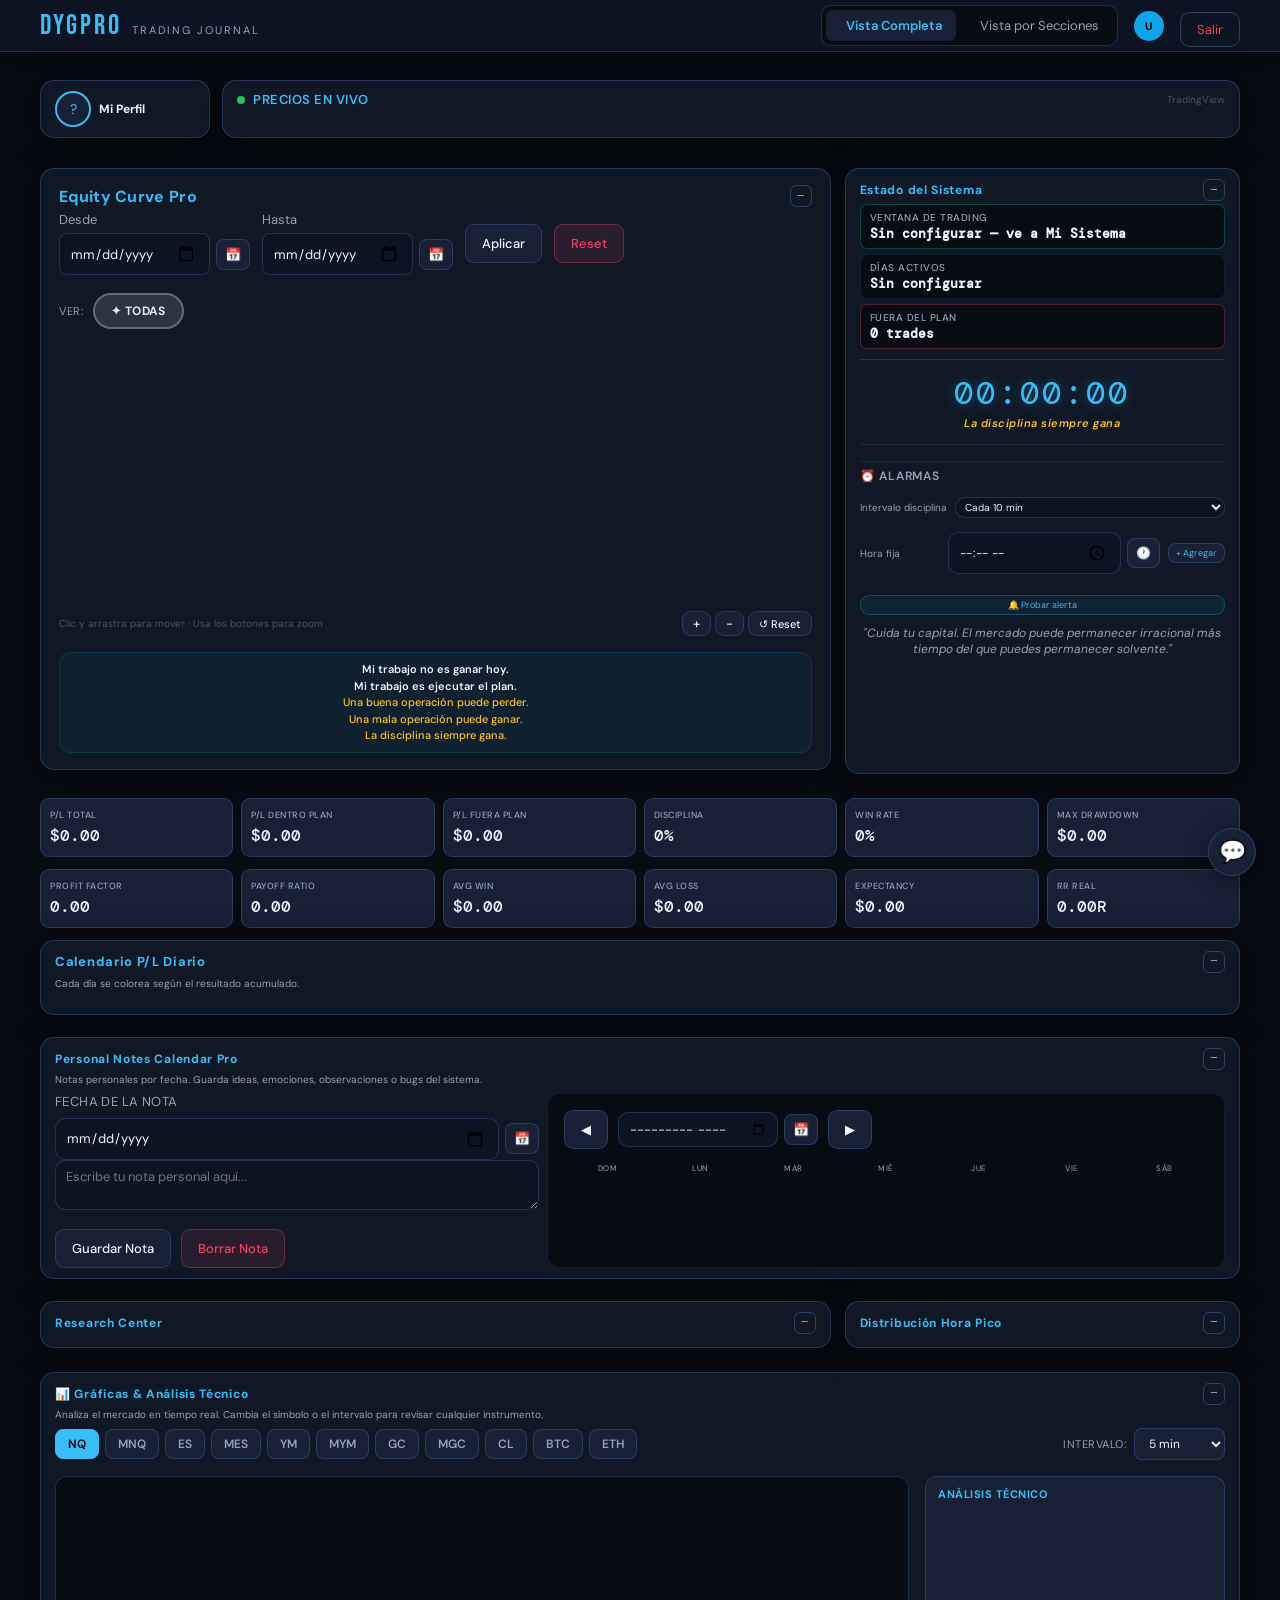
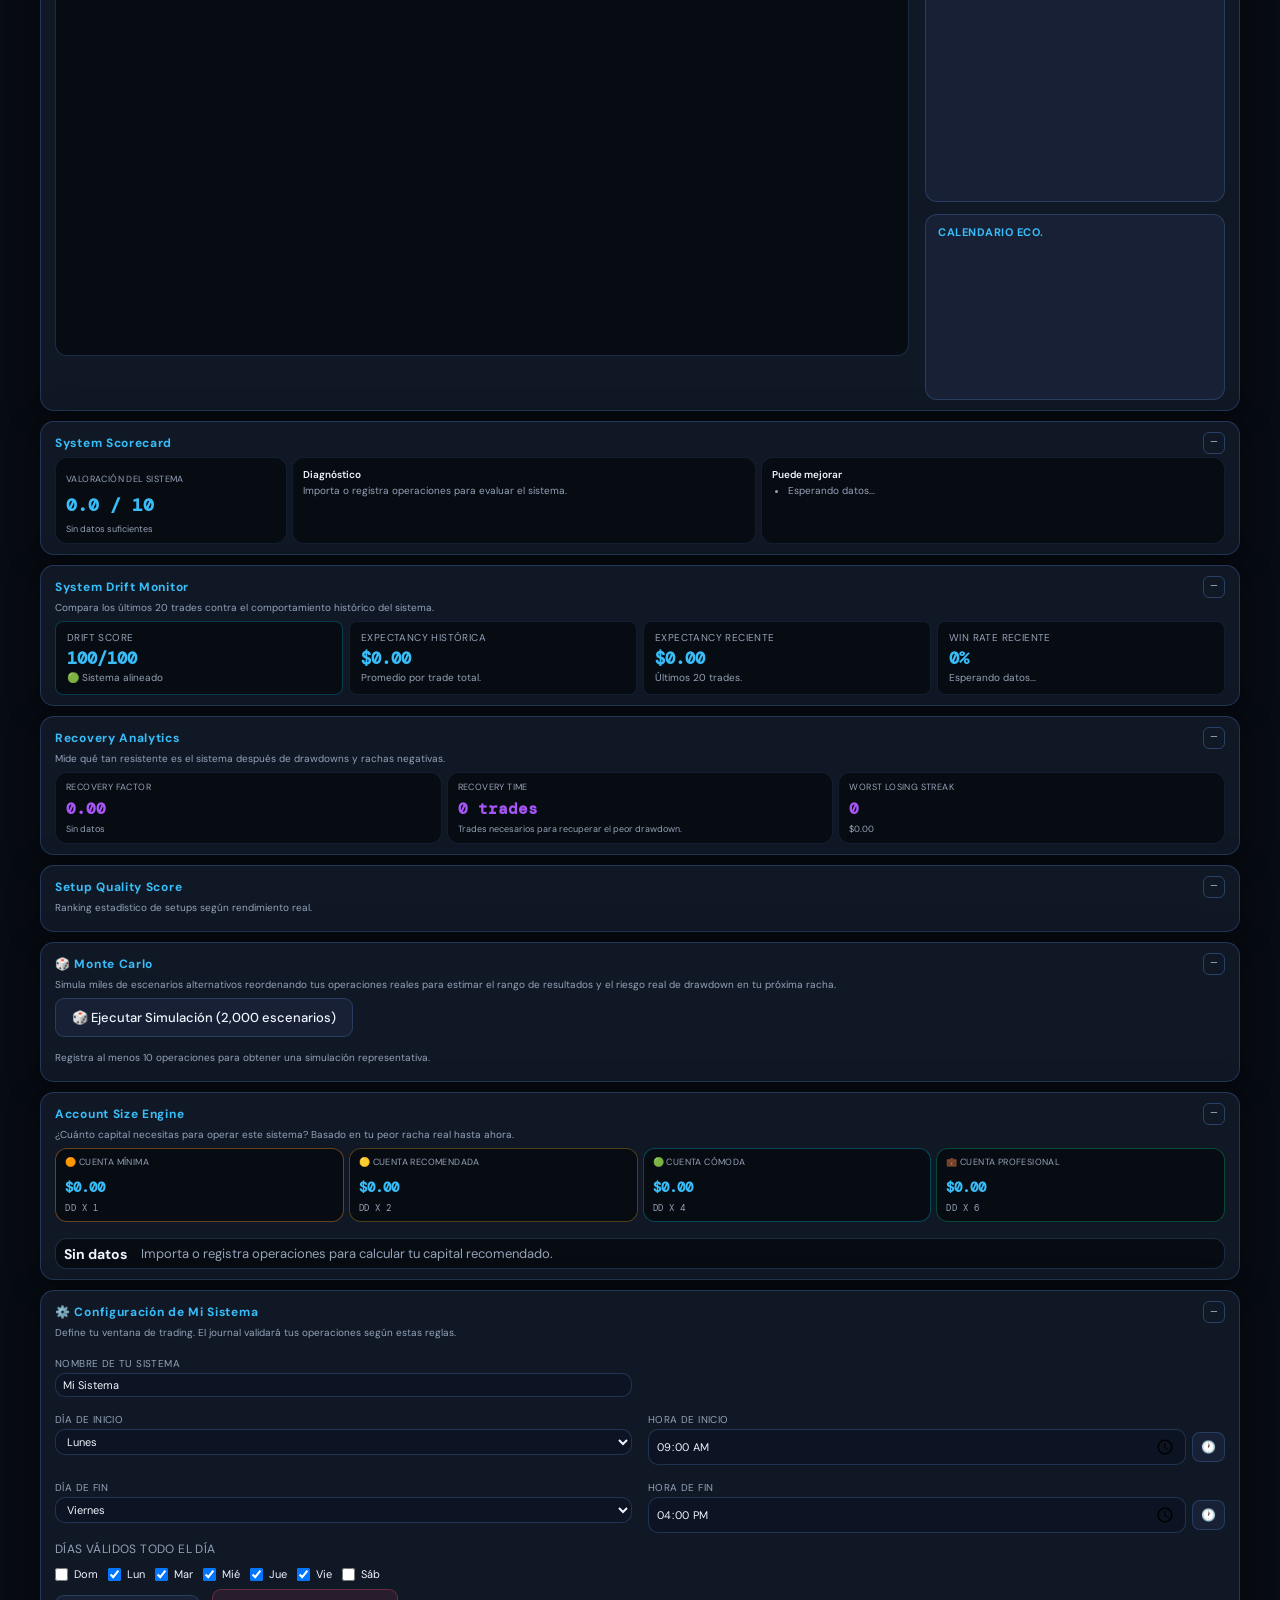
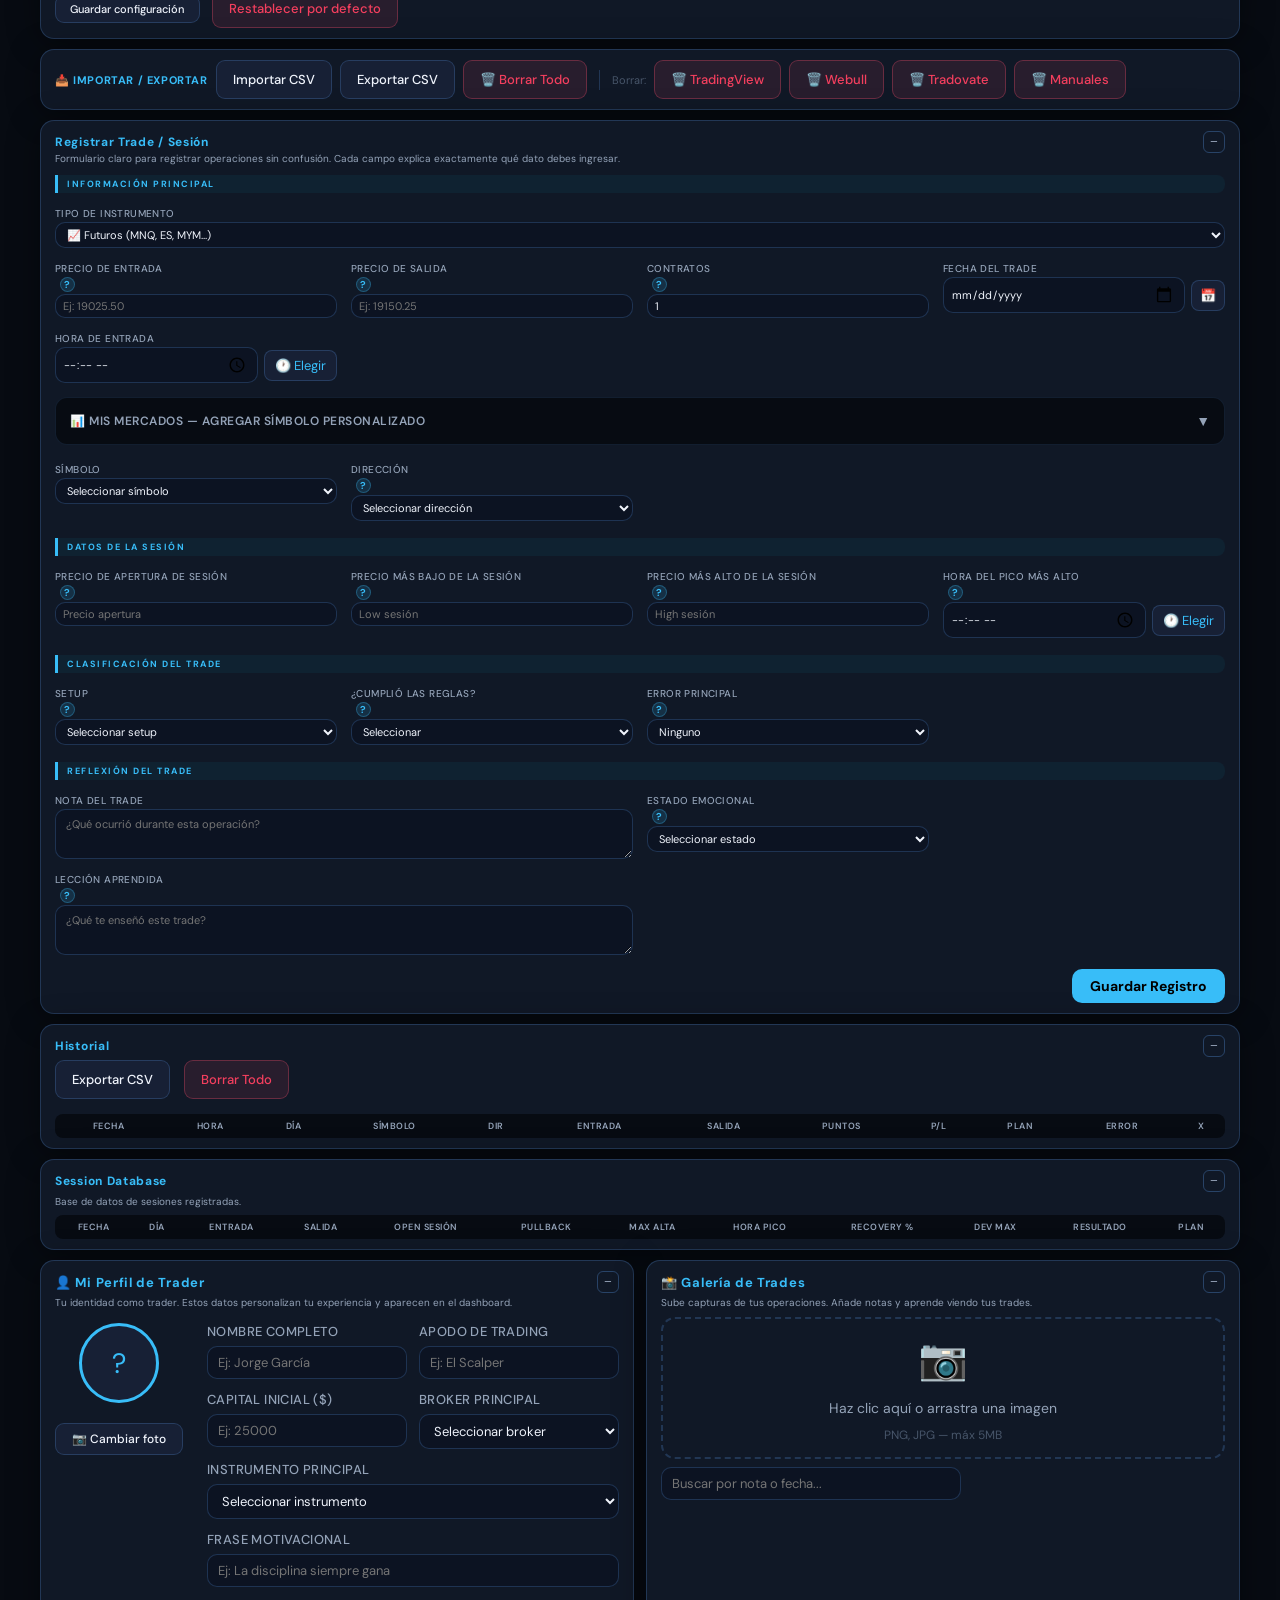
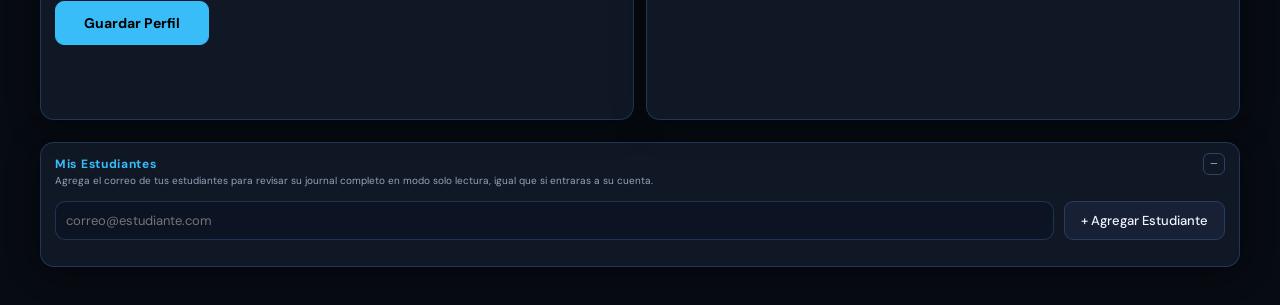
==== commit 0ba62c56: "fix: usar OANDA permanente + mejorar layout gráficas TV - Todos los botones usan OANDA directamente " ====
--- a/index.html
+++ b/index.html
@@ -500,15 +500,15 @@
     <!-- Barra de símbolo + intervalo -->
     <div style="display:flex;gap:10px;align-items:center;flex-wrap:wrap;margin-bottom:16px;">
       <div style="display:flex;gap:6px;flex-wrap:wrap;" id="chartSymbolPills">
-        <button class="chart-sym-btn active" onclick="setChartSymbol('CME_MINI:NQ1!',this)">NQ</button>
-        <button class="chart-sym-btn" onclick="setChartSymbol('CME_MINI:MNQ1!',this)">MNQ</button>
-        <button class="chart-sym-btn" onclick="setChartSymbol('CME_MINI:ES1!',this)">ES</button>
-        <button class="chart-sym-btn" onclick="setChartSymbol('CME_MINI:MES1!',this)">MES</button>
-        <button class="chart-sym-btn" onclick="setChartSymbol('CME_MINI:YM1!',this)">YM</button>
-        <button class="chart-sym-btn" onclick="setChartSymbol('CME_MINI:MYM1!',this)">MYM</button>
-        <button class="chart-sym-btn" onclick="setChartSymbol('COMEX:GC1!',this)">GC</button>
-        <button class="chart-sym-btn" onclick="setChartSymbol('COMEX:MGC1!',this)">MGC</button>
-        <button class="chart-sym-btn" onclick="setChartSymbol('NYMEX:CL1!',this)">CL</button>
+        <button class="chart-sym-btn active" onclick="setChartSymbol('OANDA:NAS100USD',this)">NQ</button>
+        <button class="chart-sym-btn" onclick="setChartSymbol('OANDA:NAS100USD',this)">MNQ</button>
+        <button class="chart-sym-btn" onclick="setChartSymbol('OANDA:SPX500USD',this)">ES</button>
+        <button class="chart-sym-btn" onclick="setChartSymbol('OANDA:SPX500USD',this)">MES</button>
+        <button class="chart-sym-btn" onclick="setChartSymbol('OANDA:US30USD',this)">YM</button>
+        <button class="chart-sym-btn" onclick="setChartSymbol('OANDA:US30USD',this)">MYM</button>
+        <button class="chart-sym-btn" onclick="setChartSymbol('OANDA:XAUUSD',this)">GC</button>
+        <button class="chart-sym-btn" onclick="setChartSymbol('OANDA:XAUUSD',this)">MGC</button>
+        <button class="chart-sym-btn" onclick="setChartSymbol('OANDA:BCOUSD',this)">CL</button>
         <button class="chart-sym-btn" onclick="setChartSymbol('BINANCE:BTCUSDT',this)">BTC</button>
         <button class="chart-sym-btn" onclick="setChartSymbol('BINANCE:ETHUSDT',this)">ETH</button>
       </div>
@@ -528,27 +528,27 @@
       </div>
     </div>
 
-    <!-- Layout: gráfica grande + columna derecha con análisis y calendario -->
-    <div id="tv-charts-layout" style="display:grid;grid-template-columns:1fr 220px;gap:14px;align-items:start;">
+    <!-- Layout: gráfica + paneles laterales -->
+    <div id="tv-charts-layout" style="display:grid;grid-template-columns:minmax(0,1fr) 300px;gap:16px;align-items:start;">
 
       <!-- Gráfica avanzada -->
       <div id="tv-advanced-chart"
-        style="height:560px;border-radius:12px;overflow:hidden;border:1px solid var(--border2);background:var(--bg);">
+        style="height:480px;border-radius:12px;overflow:hidden;border:1px solid var(--border2);background:var(--bg);">
       </div>
 
       <!-- Columna derecha: análisis técnico + calendario -->
       <div style="display:flex;flex-direction:column;gap:12px;">
-        <div style="background:var(--surface2);border:1px solid var(--border2);border-radius:10px;padding:10px;overflow:hidden;">
-          <div style="font-size:10px;font-weight:700;color:var(--accent);text-transform:uppercase;letter-spacing:.5px;margin-bottom:8px;">
+        <div style="background:var(--surface2);border:1px solid var(--border2);border-radius:12px;overflow:hidden;">
+          <div style="font-size:11px;font-weight:700;color:var(--accent);text-transform:uppercase;letter-spacing:.5px;padding:10px 12px 0;">
             <i class="ti ti-pulse"></i> Análisis Técnico
           </div>
-          <div id="tv-technical-analysis" style="height:260px;overflow:hidden;"></div>
-        </div>
-        <div style="background:var(--surface2);border:1px solid var(--border2);border-radius:10px;padding:10px;overflow:hidden;">
-          <div style="font-size:10px;font-weight:700;color:var(--accent);text-transform:uppercase;letter-spacing:.5px;margin-bottom:8px;">
+          <div id="tv-technical-analysis" style="height:300px;"></div>
+        </div>
+        <div style="background:var(--surface2);border:1px solid var(--border2);border-radius:12px;overflow:hidden;">
+          <div style="font-size:11px;font-weight:700;color:var(--accent);text-transform:uppercase;letter-spacing:.5px;padding:10px 12px 0;">
             <i class="ti ti-calendar-event"></i> Calendario Eco.
           </div>
-          <div id="tv-economic-calendar" style="height:260px;overflow:hidden;"></div>
+          <div id="tv-economic-calendar" style="height:160px;overflow:hidden;"></div>
         </div>
       </div>
 
